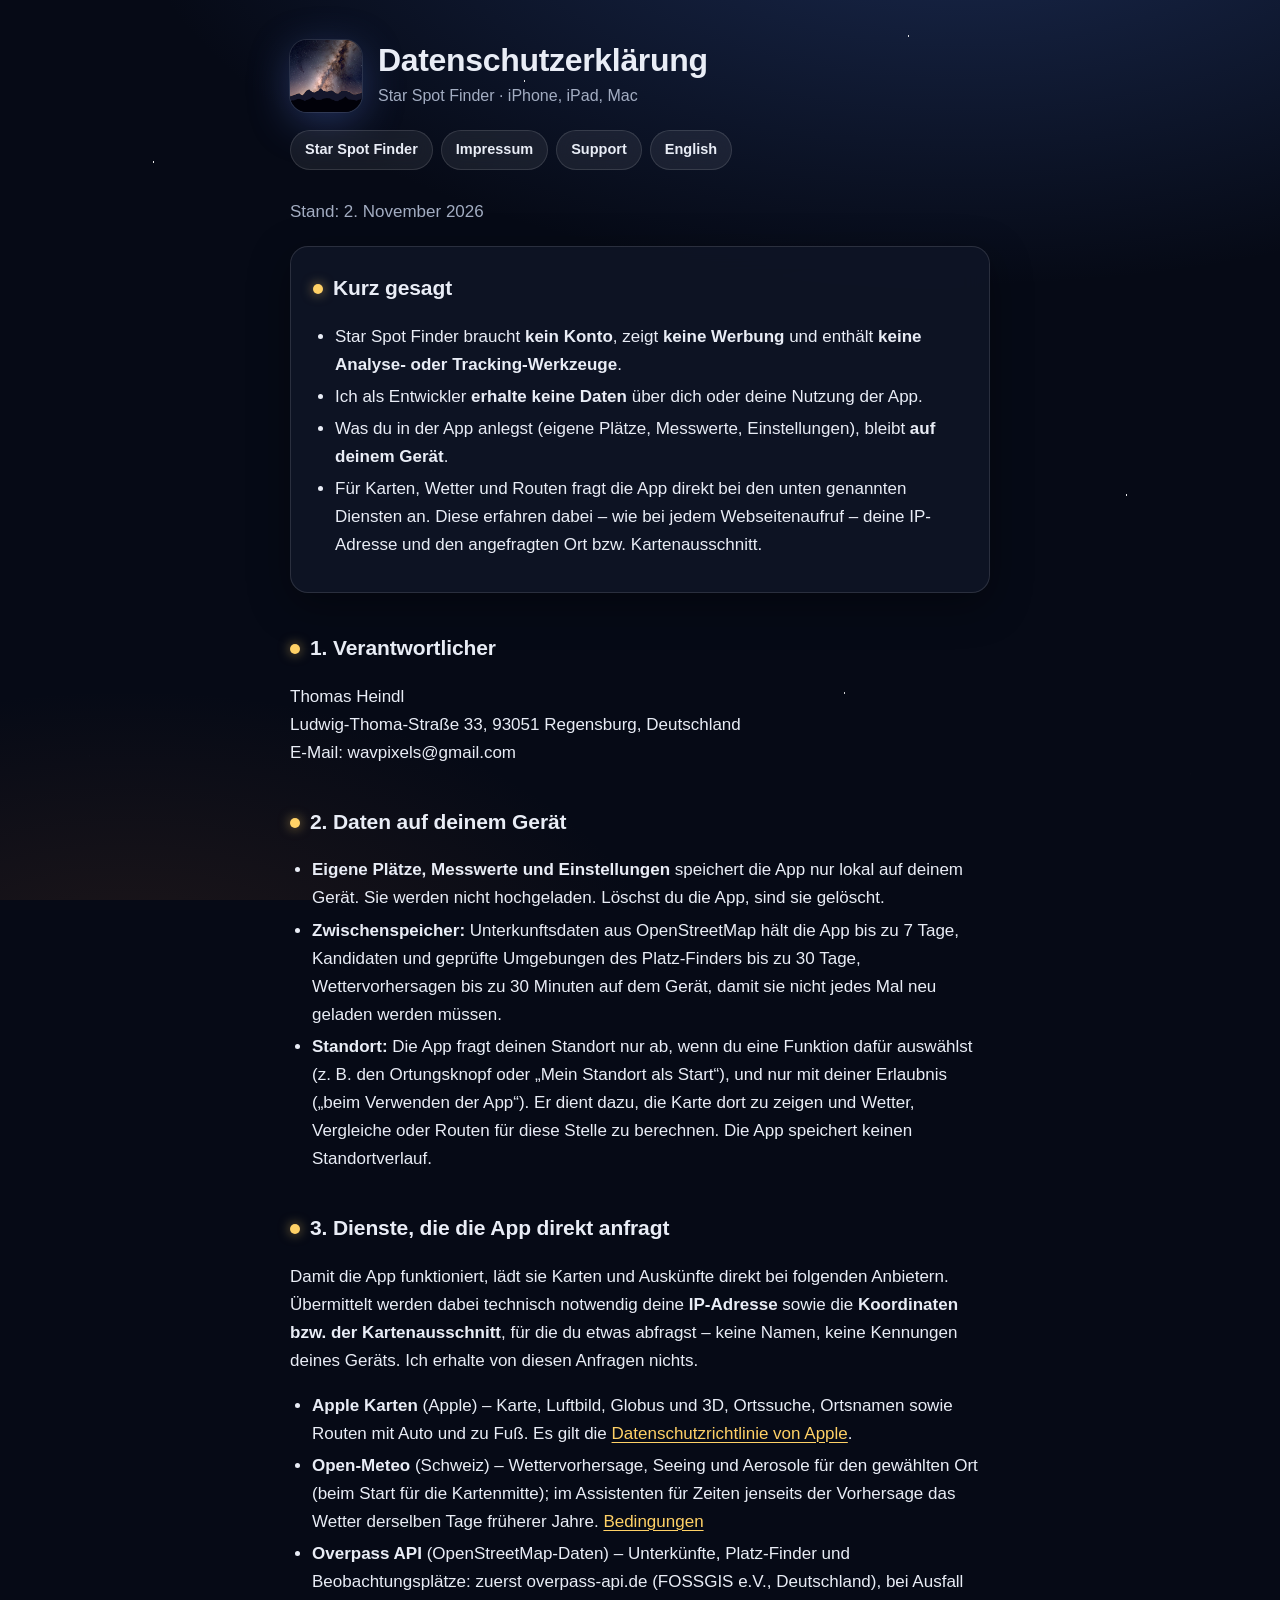
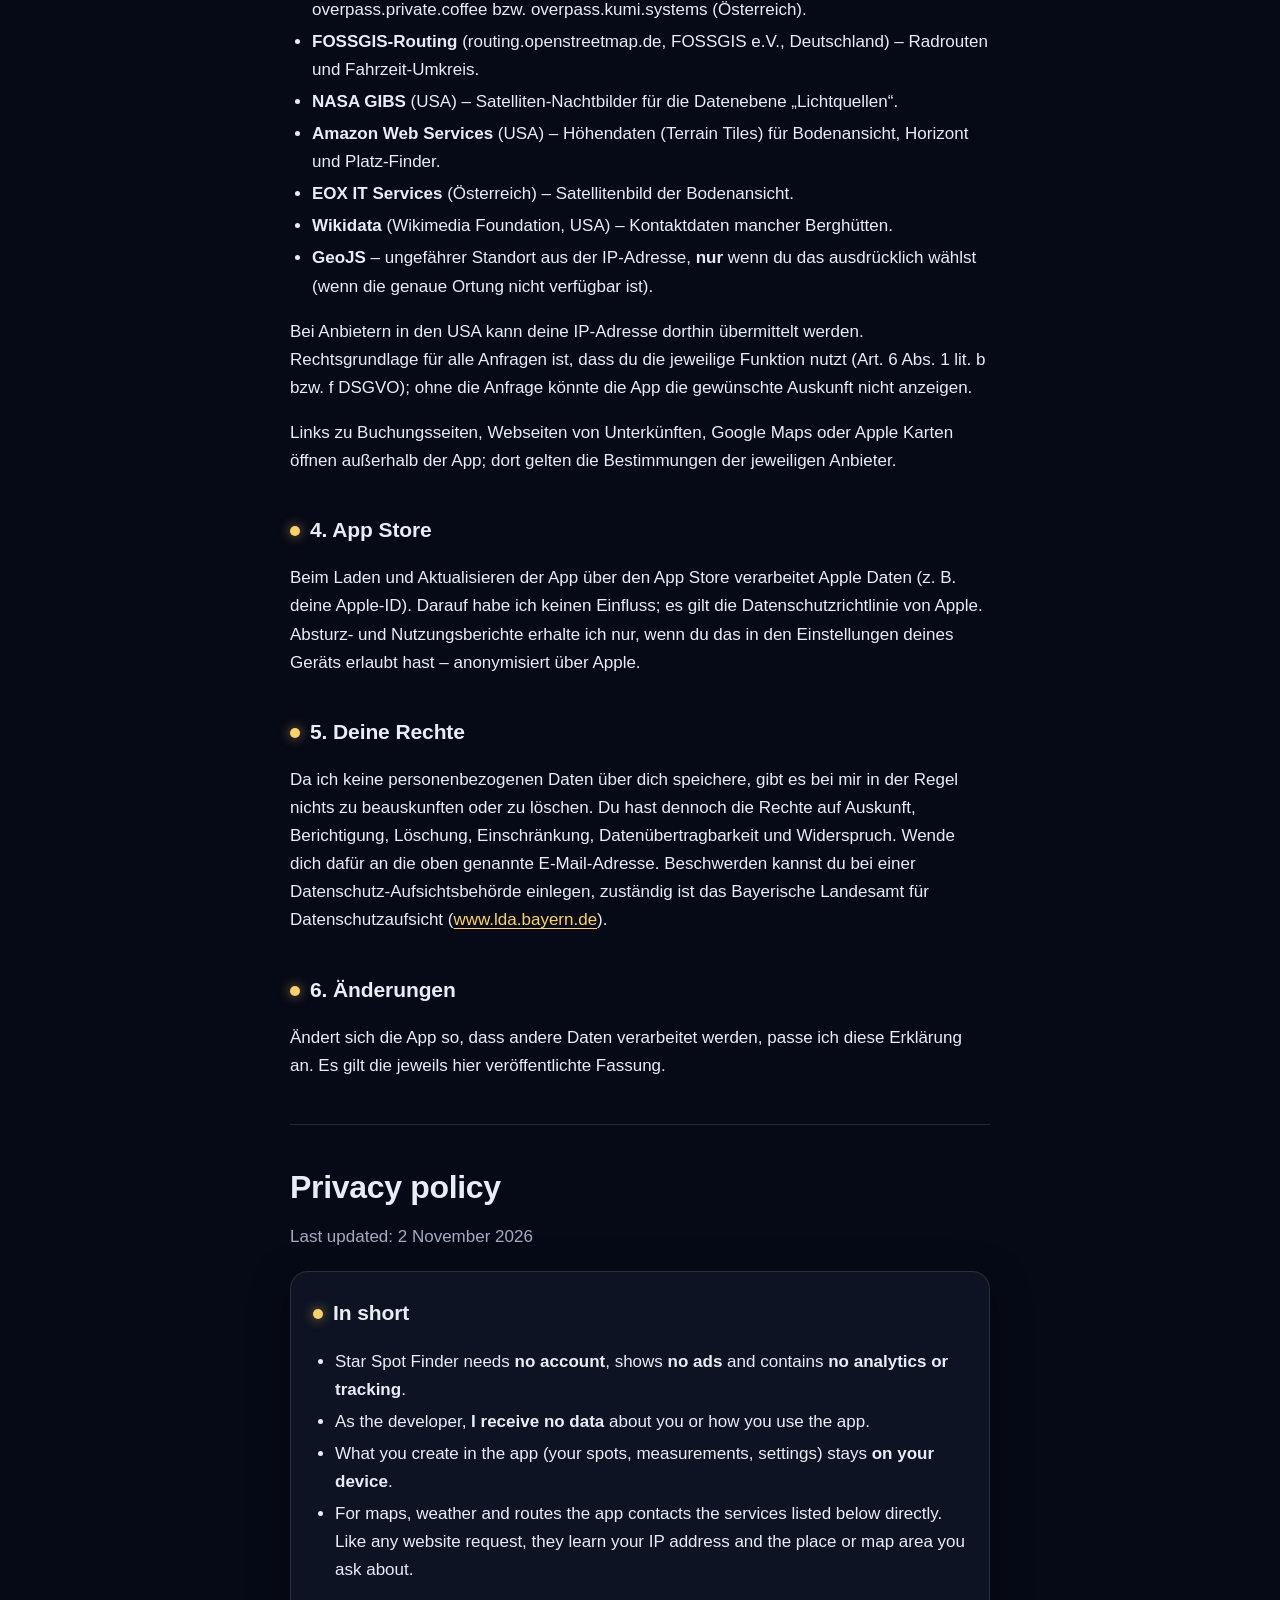
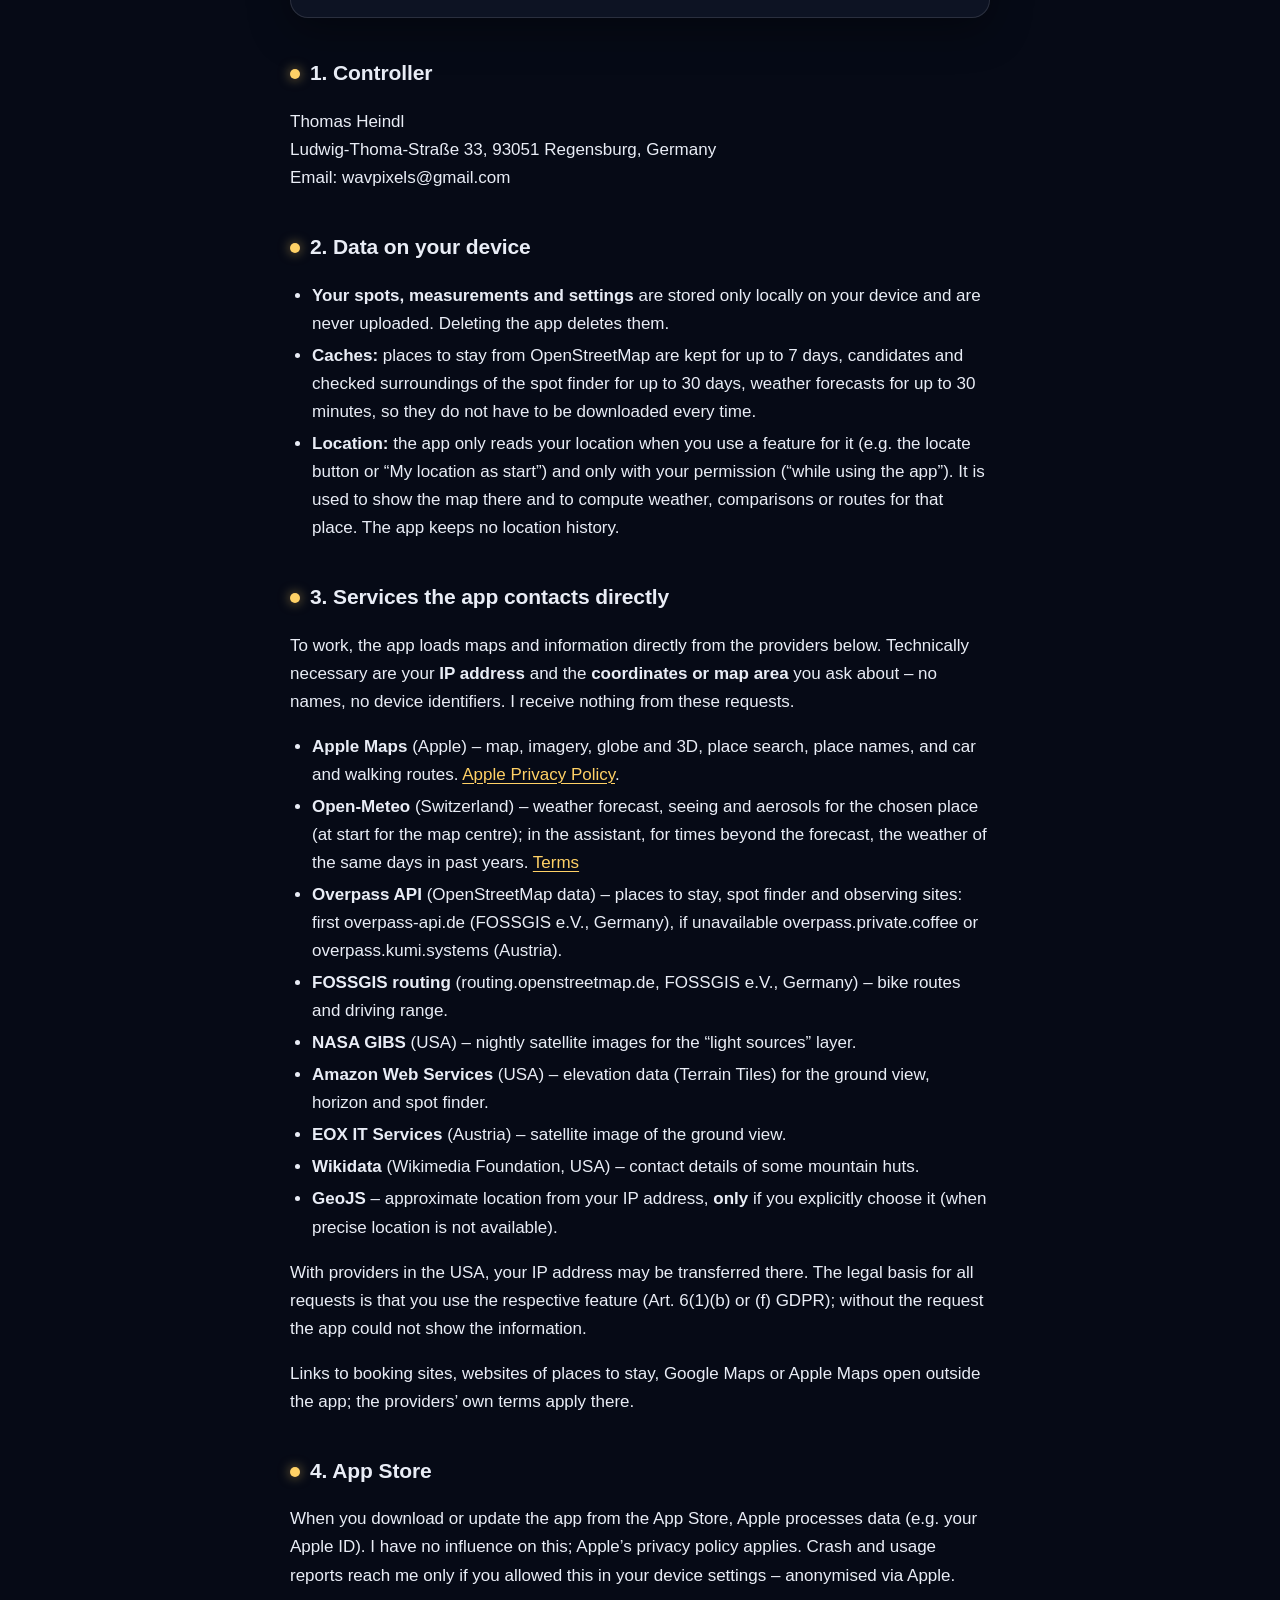
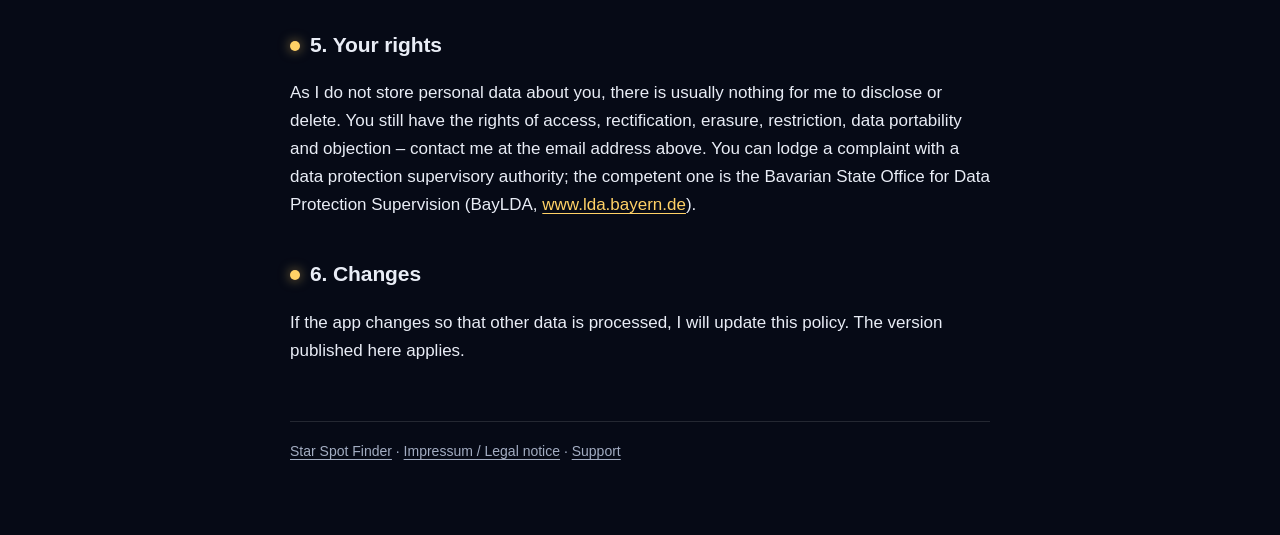
==== datenschutz.html @ 257a1185 "Webseite 2026-11-02" ====
<!doctype html>
<html lang="de">
<head>
<meta charset="utf-8"><meta name="viewport" content="width=device-width, initial-scale=1">
<title>Datenschutz – Star Spot Finder</title>
<link rel="stylesheet" href="style.css?v=20261102">
</head>
<body><main>
<header><img src="icon.png" alt=""><div><h1>Datenschutzerklärung</h1><p class="tagline">Star Spot Finder · iPhone, iPad, Mac</p></div></header>
<nav><a href="index.html">Star Spot Finder</a><a href="impressum.html">Impressum</a><a href="support.html">Support</a><a href="#en">English</a></nav>

<p class="muted">Stand: 2. November 2026</p>

<div class="card">
<h2>Kurz gesagt</h2>
<ul>
<li>Star Spot Finder braucht <b>kein Konto</b>, zeigt <b>keine Werbung</b> und enthält <b>keine Analyse- oder
Tracking-Werkzeuge</b>.</li>
<li>Ich als Entwickler <b>erhalte keine Daten</b> über dich oder deine Nutzung der App.</li>
<li>Was du in der App anlegst (eigene Plätze, Messwerte, Einstellungen), bleibt <b>auf deinem Gerät</b>.</li>
<li>Für Karten, Wetter und Routen fragt die App direkt bei den unten genannten Diensten an. Diese erfahren dabei – wie
bei jedem Webseitenaufruf – deine IP-Adresse und den angefragten Ort bzw. Kartenausschnitt.</li>
</ul>
</div>

<h2>1. Verantwortlicher</h2>
<p>Thomas Heindl<br>
Ludwig-Thoma-Straße 33, 93051 Regensburg, Deutschland<br>
E-Mail: wavpixels@gmail.com</p>

<h2>2. Daten auf deinem Gerät</h2>
<ul>
<li><b>Eigene Plätze, Messwerte und Einstellungen</b> speichert die App nur lokal auf deinem Gerät. Sie werden nicht
hochgeladen. Löschst du die App, sind sie gelöscht.</li>
<li><b>Zwischenspeicher:</b> Unterkunftsdaten aus OpenStreetMap hält die App bis zu 7 Tage, Kandidaten und geprüfte
Umgebungen des Platz-Finders bis zu 30 Tage, Wettervorhersagen bis zu 30 Minuten auf dem Gerät, damit sie nicht jedes Mal
neu geladen werden müssen.</li>
<li><b>Standort:</b> Die App fragt deinen Standort nur ab, wenn du eine Funktion dafür auswählst (z. B. den
Ortungsknopf oder „Mein Standort als Start“), und nur mit deiner Erlaubnis („beim Verwenden der App“). Er dient dazu,
die Karte dort zu zeigen und Wetter, Vergleiche oder Routen für diese Stelle zu berechnen. Die App speichert keinen
Standortverlauf.</li>
</ul>

<h2>3. Dienste, die die App direkt anfragt</h2>
<p>Damit die App funktioniert, lädt sie Karten und Auskünfte direkt bei folgenden Anbietern. Übermittelt werden dabei
technisch notwendig deine <b>IP-Adresse</b> sowie die <b>Koordinaten bzw. der Kartenausschnitt</b>, für die du etwas
abfragst – keine Namen, keine Kennungen deines Geräts. Ich erhalte von diesen Anfragen nichts.</p>
<ul>
<li><b>Apple Karten</b> (Apple) – Karte, Luftbild, Globus und 3D, Ortssuche, Ortsnamen sowie Routen mit Auto und zu
Fuß. Es gilt die <a href="https://www.apple.com/legal/privacy/">Datenschutzrichtlinie von Apple</a>.</li>
<li><b>Open-Meteo</b> (Schweiz) – Wettervorhersage, Seeing und Aerosole für den gewählten Ort (beim Start für die
Kartenmitte); im Assistenten für Zeiten jenseits der Vorhersage das Wetter derselben Tage früherer Jahre.
<a href="https://open-meteo.com/en/terms">Bedingungen</a></li>
<li><b>Overpass API</b> (OpenStreetMap-Daten) – Unterkünfte, Platz-Finder und Beobachtungsplätze: zuerst
overpass-api.de (FOSSGIS e.V., Deutschland), bei Ausfall overpass.private.coffee bzw. overpass.kumi.systems
(Österreich).</li>
<li><b>FOSSGIS-Routing</b> (routing.openstreetmap.de, FOSSGIS e.V., Deutschland) – Radrouten und Fahrzeit-Umkreis.</li>
<li><b>NASA GIBS</b> (USA) – Satelliten-Nachtbilder für die Datenebene „Lichtquellen“.</li>
<li><b>Amazon Web Services</b> (USA) – Höhendaten (Terrain Tiles) für Bodenansicht, Horizont und Platz-Finder.</li>
<li><b>EOX IT Services</b> (Österreich) – Satellitenbild der Bodenansicht.</li>
<li><b>Wikidata</b> (Wikimedia Foundation, USA) – Kontaktdaten mancher Berghütten.</li>
<li><b>GeoJS</b> – ungefährer Standort aus der IP-Adresse, <b>nur</b> wenn du das ausdrücklich wählst (wenn die
genaue Ortung nicht verfügbar ist).</li>
</ul>
<p>Bei Anbietern in den USA kann deine IP-Adresse dorthin übermittelt werden. Rechtsgrundlage für alle Anfragen ist,
dass du die jeweilige Funktion nutzt (Art. 6 Abs. 1 lit. b bzw. f DSGVO); ohne die Anfrage könnte die App die gewünschte
Auskunft nicht anzeigen.</p>
<p>Links zu Buchungsseiten, Webseiten von Unterkünften, Google Maps oder Apple Karten öffnen außerhalb der App; dort
gelten die Bestimmungen der jeweiligen Anbieter.</p>

<h2>4. App Store</h2>
<p>Beim Laden und Aktualisieren der App über den App Store verarbeitet Apple Daten (z. B. deine Apple-ID). Darauf habe
ich keinen Einfluss; es gilt die Datenschutzrichtlinie von Apple. Absturz- und Nutzungsberichte erhalte ich nur, wenn
du das in den Einstellungen deines Geräts erlaubt hast – anonymisiert über Apple.</p>

<h2>5. Deine Rechte</h2>
<p>Da ich keine personenbezogenen Daten über dich speichere, gibt es bei mir in der Regel nichts zu beauskunften oder zu
löschen. Du hast dennoch die Rechte auf Auskunft, Berichtigung, Löschung, Einschränkung, Datenübertragbarkeit und
Widerspruch. Wende dich dafür an die oben genannte E-Mail-Adresse. Beschwerden kannst du bei einer Datenschutz-Aufsichtsbehörde einlegen,
zuständig ist das Bayerische Landesamt für Datenschutzaufsicht (<a href="https://www.lda.bayern.de">www.lda.bayern.de</a>).</p>

<h2>6. Änderungen</h2>
<p>Ändert sich die App so, dass andere Daten verarbeitet werden, passe ich diese Erklärung an. Es gilt die jeweils hier
veröffentlichte Fassung.</p>

<hr id="en">

<h1>Privacy policy</h1>
<p class="muted">Last updated: 2 November 2026</p>

<div class="card">
<h2>In short</h2>
<ul>
<li>Star Spot Finder needs <b>no account</b>, shows <b>no ads</b> and contains <b>no analytics or tracking</b>.</li>
<li>As the developer, <b>I receive no data</b> about you or how you use the app.</li>
<li>What you create in the app (your spots, measurements, settings) stays <b>on your device</b>.</li>
<li>For maps, weather and routes the app contacts the services listed below directly. Like any website request, they
learn your IP address and the place or map area you ask about.</li>
</ul>
</div>

<h2>1. Controller</h2>
<p>Thomas Heindl<br>
Ludwig-Thoma-Straße 33, 93051 Regensburg, Germany<br>
Email: wavpixels@gmail.com</p>

<h2>2. Data on your device</h2>
<ul>
<li><b>Your spots, measurements and settings</b> are stored only locally on your device and are never uploaded.
Deleting the app deletes them.</li>
<li><b>Caches:</b> places to stay from OpenStreetMap are kept for up to 7 days, candidates and checked surroundings of
the spot finder for up to 30 days, weather forecasts for up to 30 minutes, so they do not have to be downloaded every
time.</li>
<li><b>Location:</b> the app only reads your location when you use a feature for it (e.g. the locate button or “My
location as start”) and only with your permission (“while using the app”). It is used to show the map there and to
compute weather, comparisons or routes for that place. The app keeps no location history.</li>
</ul>

<h2>3. Services the app contacts directly</h2>
<p>To work, the app loads maps and information directly from the providers below. Technically necessary are your
<b>IP address</b> and the <b>coordinates or map area</b> you ask about – no names, no device identifiers. I receive
nothing from these requests.</p>
<ul>
<li><b>Apple Maps</b> (Apple) – map, imagery, globe and 3D, place search, place names, and car and walking routes.
<a href="https://www.apple.com/legal/privacy/">Apple Privacy Policy</a>.</li>
<li><b>Open-Meteo</b> (Switzerland) – weather forecast, seeing and aerosols for the chosen place (at start for the map
centre); in the assistant, for times beyond the forecast, the weather of the same days in past years.
<a href="https://open-meteo.com/en/terms">Terms</a></li>
<li><b>Overpass API</b> (OpenStreetMap data) – places to stay, spot finder and observing sites: first overpass-api.de
(FOSSGIS e.V., Germany), if unavailable overpass.private.coffee or overpass.kumi.systems (Austria).</li>
<li><b>FOSSGIS routing</b> (routing.openstreetmap.de, FOSSGIS e.V., Germany) – bike routes and driving range.</li>
<li><b>NASA GIBS</b> (USA) – nightly satellite images for the “light sources” layer.</li>
<li><b>Amazon Web Services</b> (USA) – elevation data (Terrain Tiles) for the ground view, horizon and spot finder.</li>
<li><b>EOX IT Services</b> (Austria) – satellite image of the ground view.</li>
<li><b>Wikidata</b> (Wikimedia Foundation, USA) – contact details of some mountain huts.</li>
<li><b>GeoJS</b> – approximate location from your IP address, <b>only</b> if you explicitly choose it (when precise
location is not available).</li>
</ul>
<p>With providers in the USA, your IP address may be transferred there. The legal basis for all requests is that you use
the respective feature (Art. 6(1)(b) or (f) GDPR); without the request the app could not show the information.</p>
<p>Links to booking sites, websites of places to stay, Google Maps or Apple Maps open outside the app; the providers’
own terms apply there.</p>

<h2>4. App Store</h2>
<p>When you download or update the app from the App Store, Apple processes data (e.g. your Apple ID). I have no
influence on this; Apple’s privacy policy applies. Crash and usage reports reach me only if you allowed this in your
device settings – anonymised via Apple.</p>

<h2>5. Your rights</h2>
<p>As I do not store personal data about you, there is usually nothing for me to disclose or delete. You still have the
rights of access, rectification, erasure, restriction, data portability and objection – contact me at the email address
above. You can lodge a complaint with a data protection supervisory authority; the competent one is the
Bavarian State Office for Data Protection Supervision (BayLDA, <a href="https://www.lda.bayern.de">www.lda.bayern.de</a>).</p>

<h2>6. Changes</h2>
<p>If the app changes so that other data is processed, I will update this policy. The version published here applies.</p>

<footer><a href="index.html">Star Spot Finder</a> · <a href="impressum.html">Impressum / Legal notice</a> · <a href="support.html">Support</a></footer>
</main></body>
</html>
---- style.css ----
/* Star Spot Finder – Webseite: dunkler Nachthimmel, ruhige Typografie, Glas-Pillen wie in der App */
:root { --bg: #060a16; --card: rgba(16, 22, 40, .78); --text: #e9edf6; --muted: #a3adc2; --accent: #ffd166; --line: rgba(255, 255, 255, .12); }
* { box-sizing: border-box; }
html { -webkit-text-size-adjust: 100%; }
body {
  margin: 0; color: var(--text); min-height: 100vh;
  font: 17px/1.65 -apple-system, BlinkMacSystemFont, "SF Pro Text", "Segoe UI", Roboto, Helvetica, Arial, sans-serif;
  background:
    radial-gradient(1.2px 1.2px at 12% 18%, rgba(255,255,255,.9) 50%, transparent 51%),
    radial-gradient(1px 1px at 28% 62%, rgba(255,255,255,.7) 50%, transparent 51%),
    radial-gradient(1.5px 1.5px at 41% 9%, rgba(255,255,255,.85) 50%, transparent 51%),
    radial-gradient(1px 1px at 57% 38%, rgba(255,255,255,.6) 50%, transparent 51%),
    radial-gradient(1.3px 1.3px at 66% 77%, rgba(255,255,255,.8) 50%, transparent 51%),
    radial-gradient(1px 1px at 79% 23%, rgba(255,255,255,.7) 50%, transparent 51%),
    radial-gradient(1.6px 1.6px at 88% 55%, rgba(255,255,255,.9) 50%, transparent 51%),
    radial-gradient(1px 1px at 93% 86%, rgba(255,255,255,.6) 50%, transparent 51%),
    radial-gradient(1px 1px at 7% 84%, rgba(255,255,255,.7) 50%, transparent 51%),
    radial-gradient(1.2px 1.2px at 35% 91%, rgba(255,255,255,.8) 50%, transparent 51%),
    radial-gradient(1px 1px at 49% 70%, rgba(255,255,255,.55) 50%, transparent 51%),
    radial-gradient(1.4px 1.4px at 71% 4%, rgba(255,255,255,.85) 50%, transparent 51%),
    radial-gradient(1400px 700px at 75% -15%, rgba(44, 70, 130, .55) 0%, transparent 60%),
    radial-gradient(900px 500px at 10% 110%, rgba(120, 70, 40, .22) 0%, transparent 60%),
    var(--bg);
  background-attachment: fixed;
}
main { max-width: 740px; margin: 0 auto; padding: 40px 20px 72px; }
header { display: flex; align-items: center; gap: 16px; margin-bottom: 18px; }
header img { width: 72px; height: 72px; border-radius: 17px; box-shadow: 0 0 0 1px rgba(255,255,255,.1), 0 10px 40px rgba(90, 120, 220, .35); }
header div { min-width: 0; }
h1 { font-size: 32px; line-height: 1.15; margin: 0; letter-spacing: -.01em; overflow-wrap: anywhere; hyphens: auto; }
.tagline { margin: 4px 0 0; color: var(--muted); font-size: 16px; }
h2 { font-size: 21px; margin: 38px 0 10px; letter-spacing: -.005em; }
h2::before { content: ""; display: inline-block; width: 10px; height: 10px; border-radius: 50%; background: var(--accent); margin-right: 10px; vertical-align: 1px; box-shadow: 0 0 12px rgba(255, 209, 102, .6); }
h3 { font-size: 17px; margin: 22px 0 6px; }
p, li { color: var(--text); }
.muted, small { color: var(--muted); }
a { color: var(--accent); text-decoration-thickness: 1px; text-underline-offset: 3px; }
nav { display: flex; flex-wrap: wrap; gap: 8px; margin: 10px 0 28px; }
nav a { text-decoration: none; color: var(--text); font-size: 14.5px; font-weight: 600; padding: 7px 14px; border-radius: 999px;
  background: rgba(255,255,255,.07); border: 1px solid var(--line); backdrop-filter: blur(10px); -webkit-backdrop-filter: blur(10px); }
nav a:hover { background: rgba(255,255,255,.13); }
nav a.on { background: rgba(255, 209, 102, .18); border-color: rgba(255, 209, 102, .45); color: #ffe3a3; }
.card { background: var(--card); border: 1px solid var(--line); border-radius: 18px; padding: 6px 22px 16px; margin: 20px 0;
  backdrop-filter: blur(14px); -webkit-backdrop-filter: blur(14px); box-shadow: 0 12px 40px rgba(0, 0, 0, .35); }
.card h2 { margin-top: 18px; }
.lead { font-size: 20px; line-height: 1.5; font-weight: 600; margin: 0 0 14px; }
.hero { display: grid; grid-template-columns: 1fr; gap: 24px; align-items: start; }
.hero img.shot { width: 100%; max-width: 300px; border-radius: 28px; justify-self: center;
  box-shadow: 0 0 0 1px rgba(255,255,255,.12), 0 24px 60px rgba(0, 0, 0, .55); }
.facts { display: flex; flex-wrap: wrap; gap: 8px; margin: 14px 0 0; padding: 0; list-style: none; }
.facts li { font-size: 14px; color: var(--muted); padding: 6px 12px; border-radius: 999px; border: 1px solid var(--line); background: rgba(255,255,255,.04); }
ul { padding-left: 22px; }
li { margin: 4px 0; }
hr { border: 0; border-top: 1px solid var(--line); margin: 44px 0; }
footer { margin-top: 56px; padding-top: 18px; border-top: 1px solid var(--line); font-size: 14px; color: var(--muted); line-height: 1.6; }
footer a { color: var(--muted); }
@media (min-width: 700px) { .hero { grid-template-columns: 1.3fr 1fr; } .hero img.shot { justify-self: end; } }
@media (max-width: 480px) { main { padding: 28px 16px 56px; } h1 { font-size: 25px; } header img { width: 60px; height: 60px; border-radius: 14px; } .lead { font-size: 18px; } }
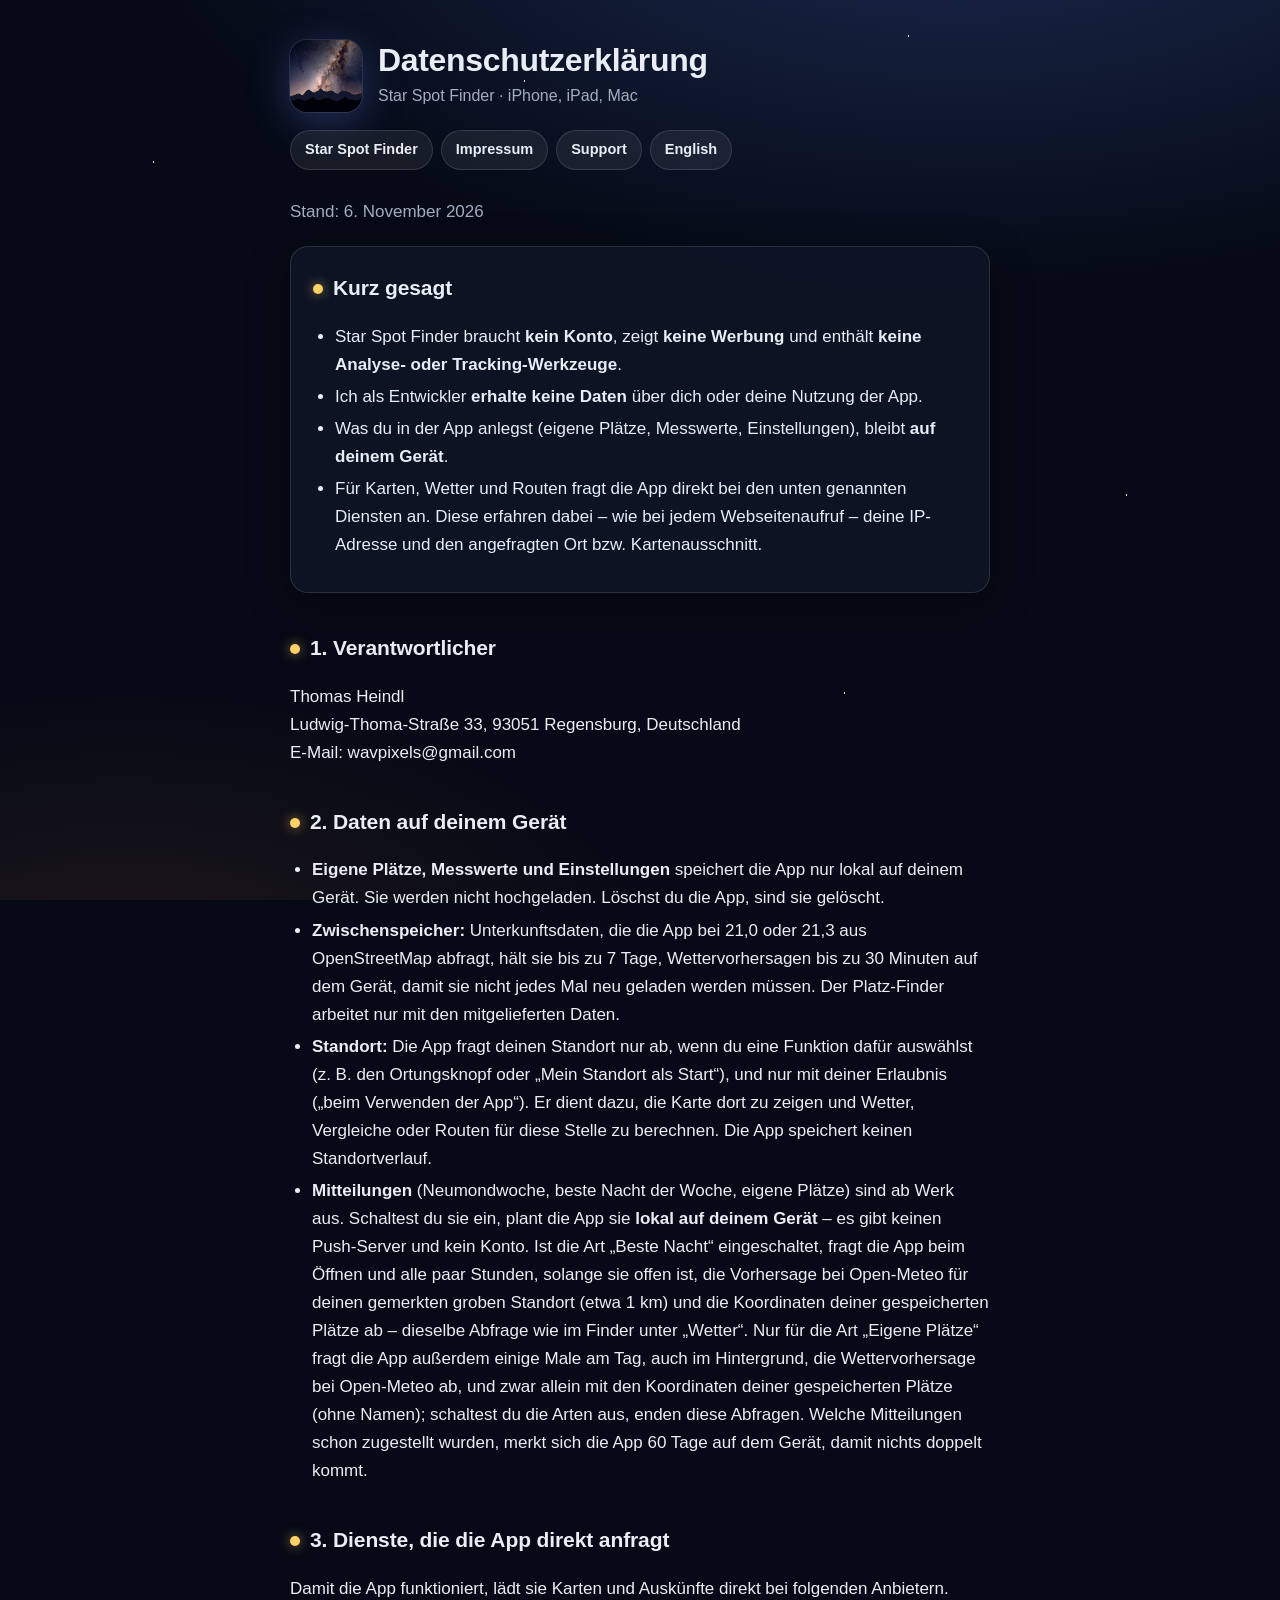
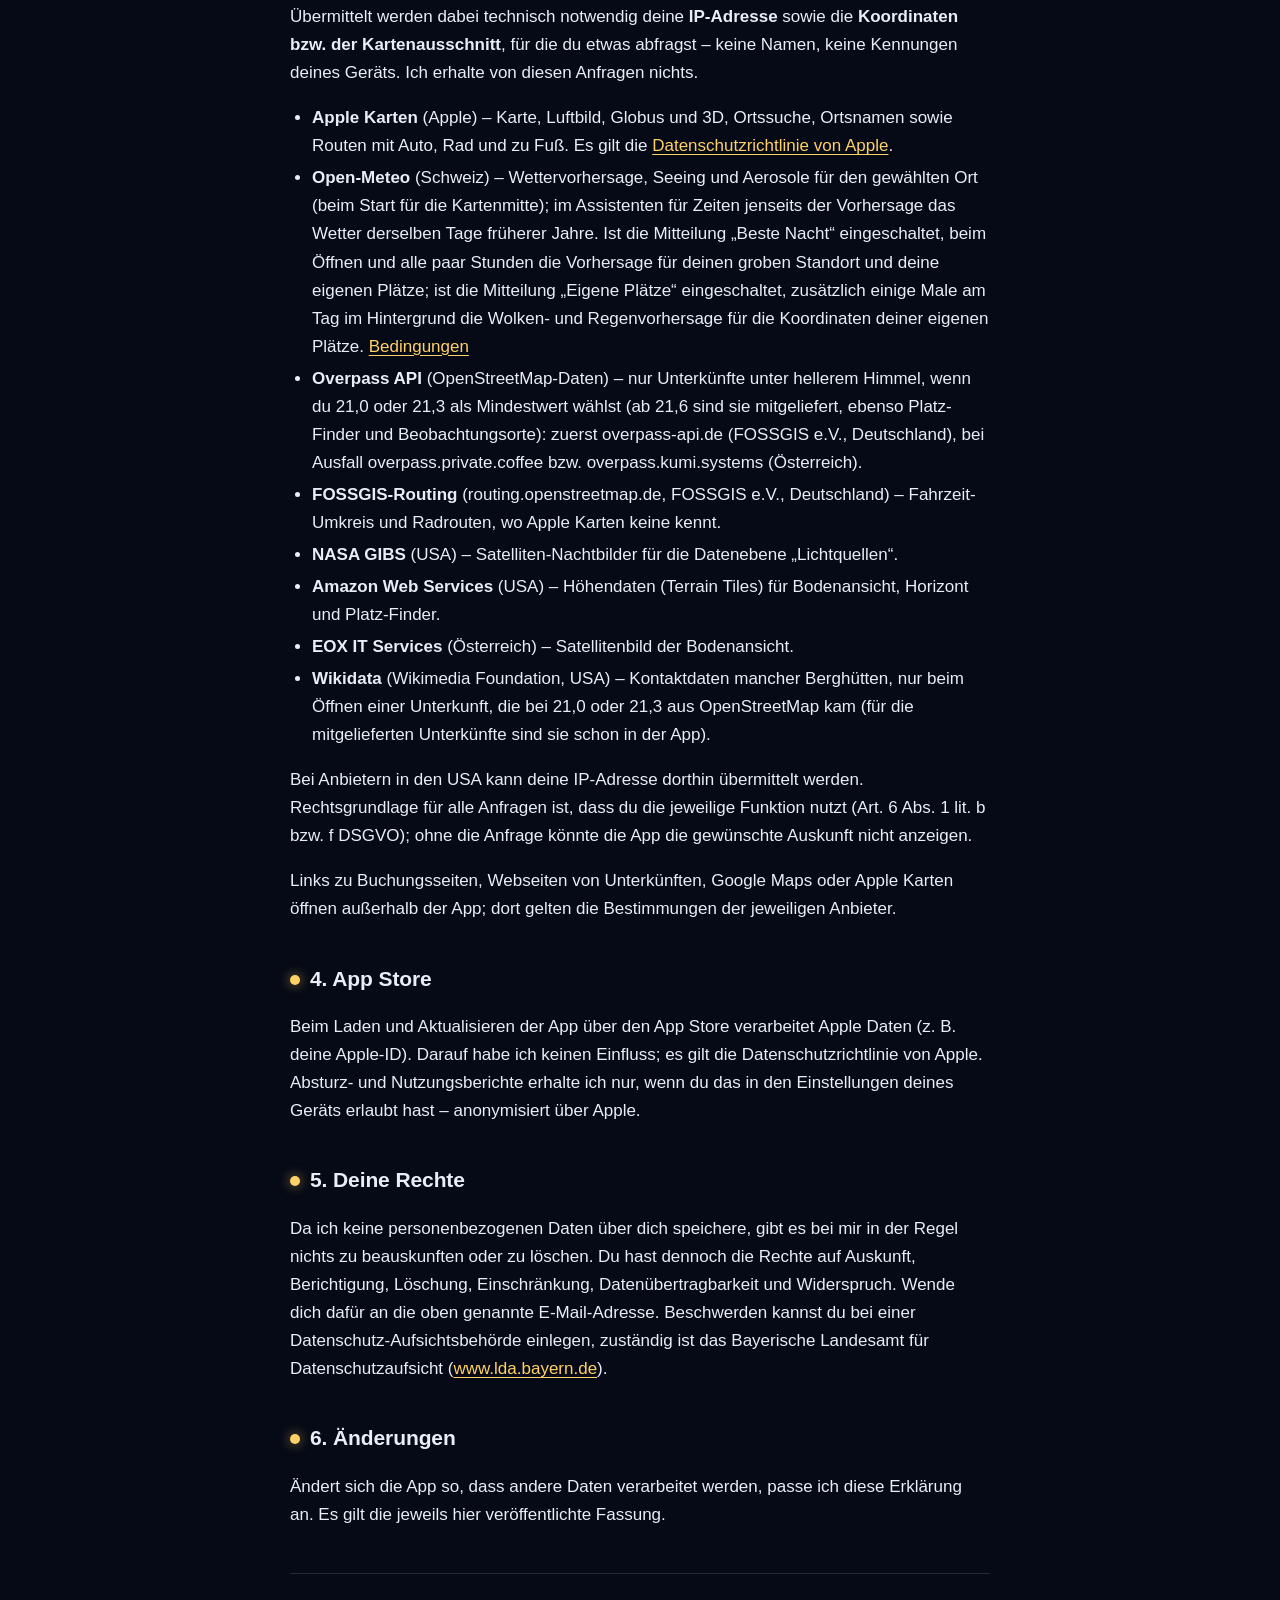
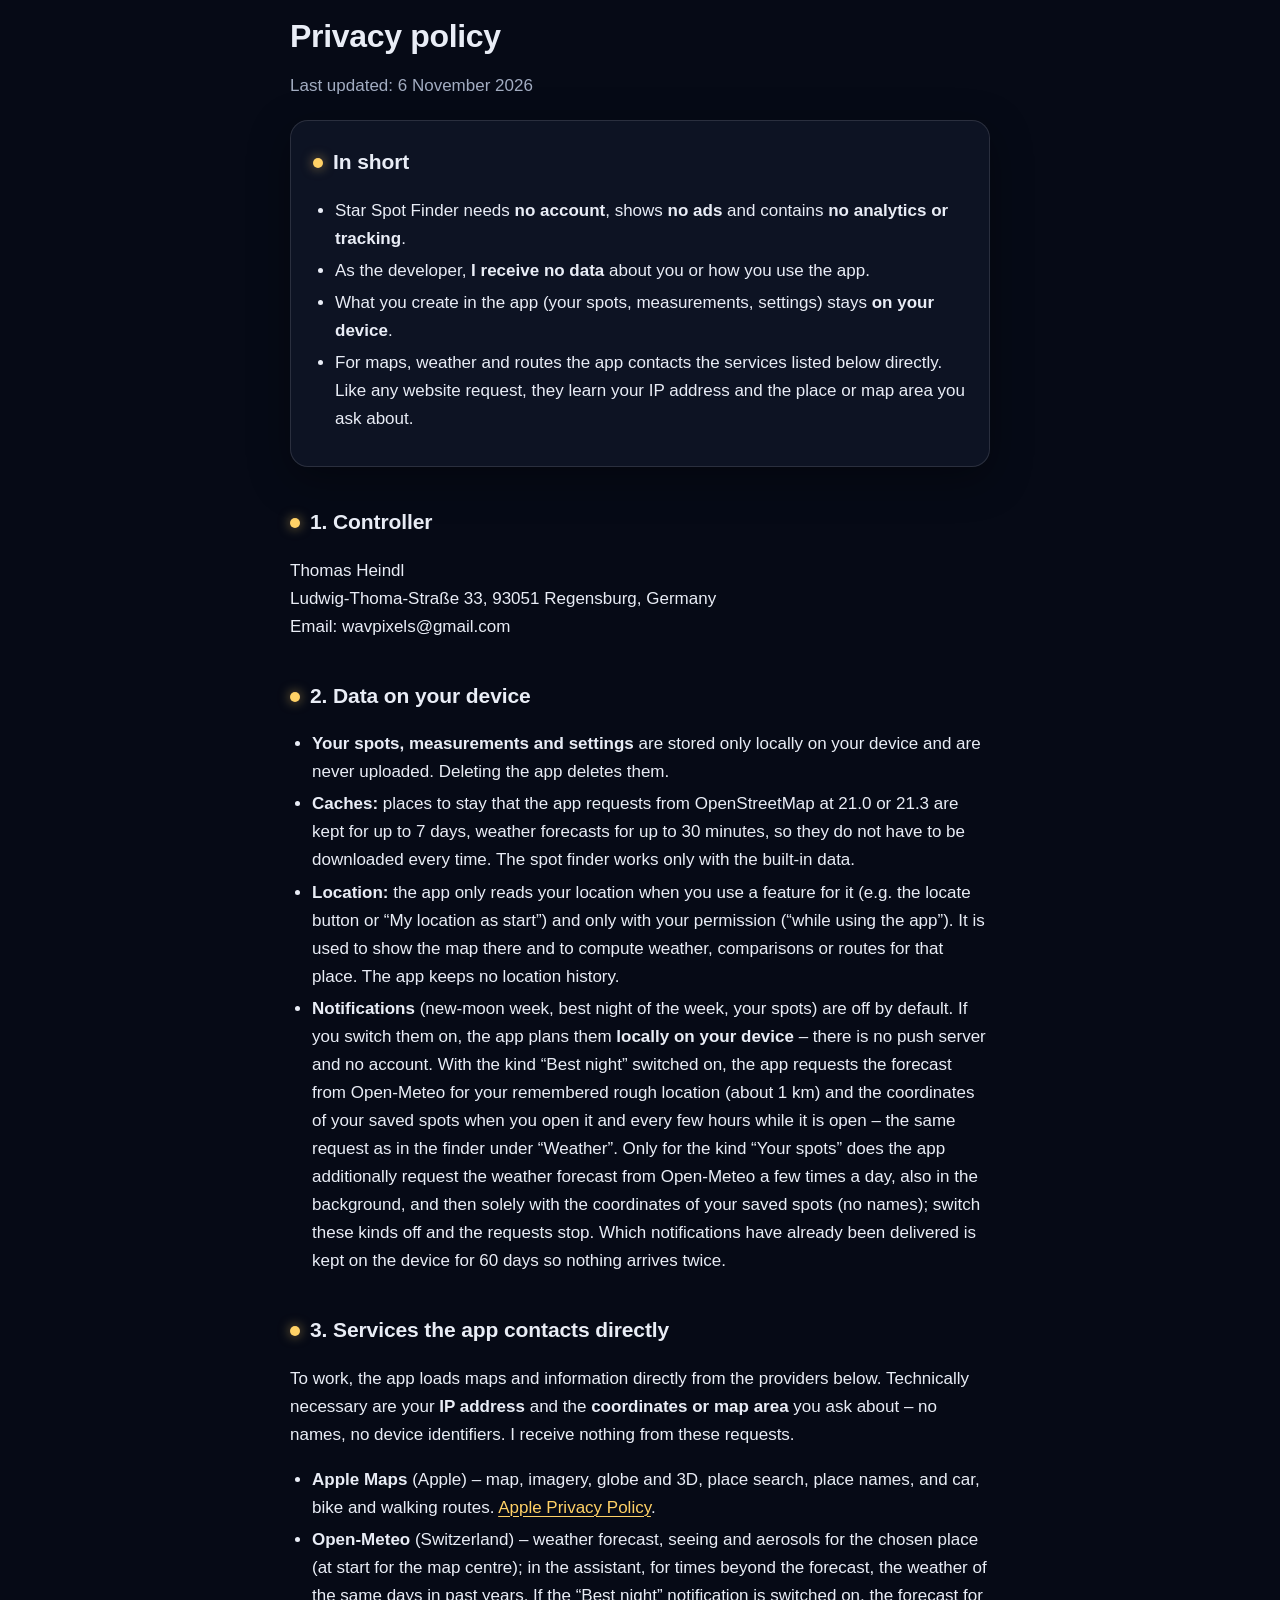
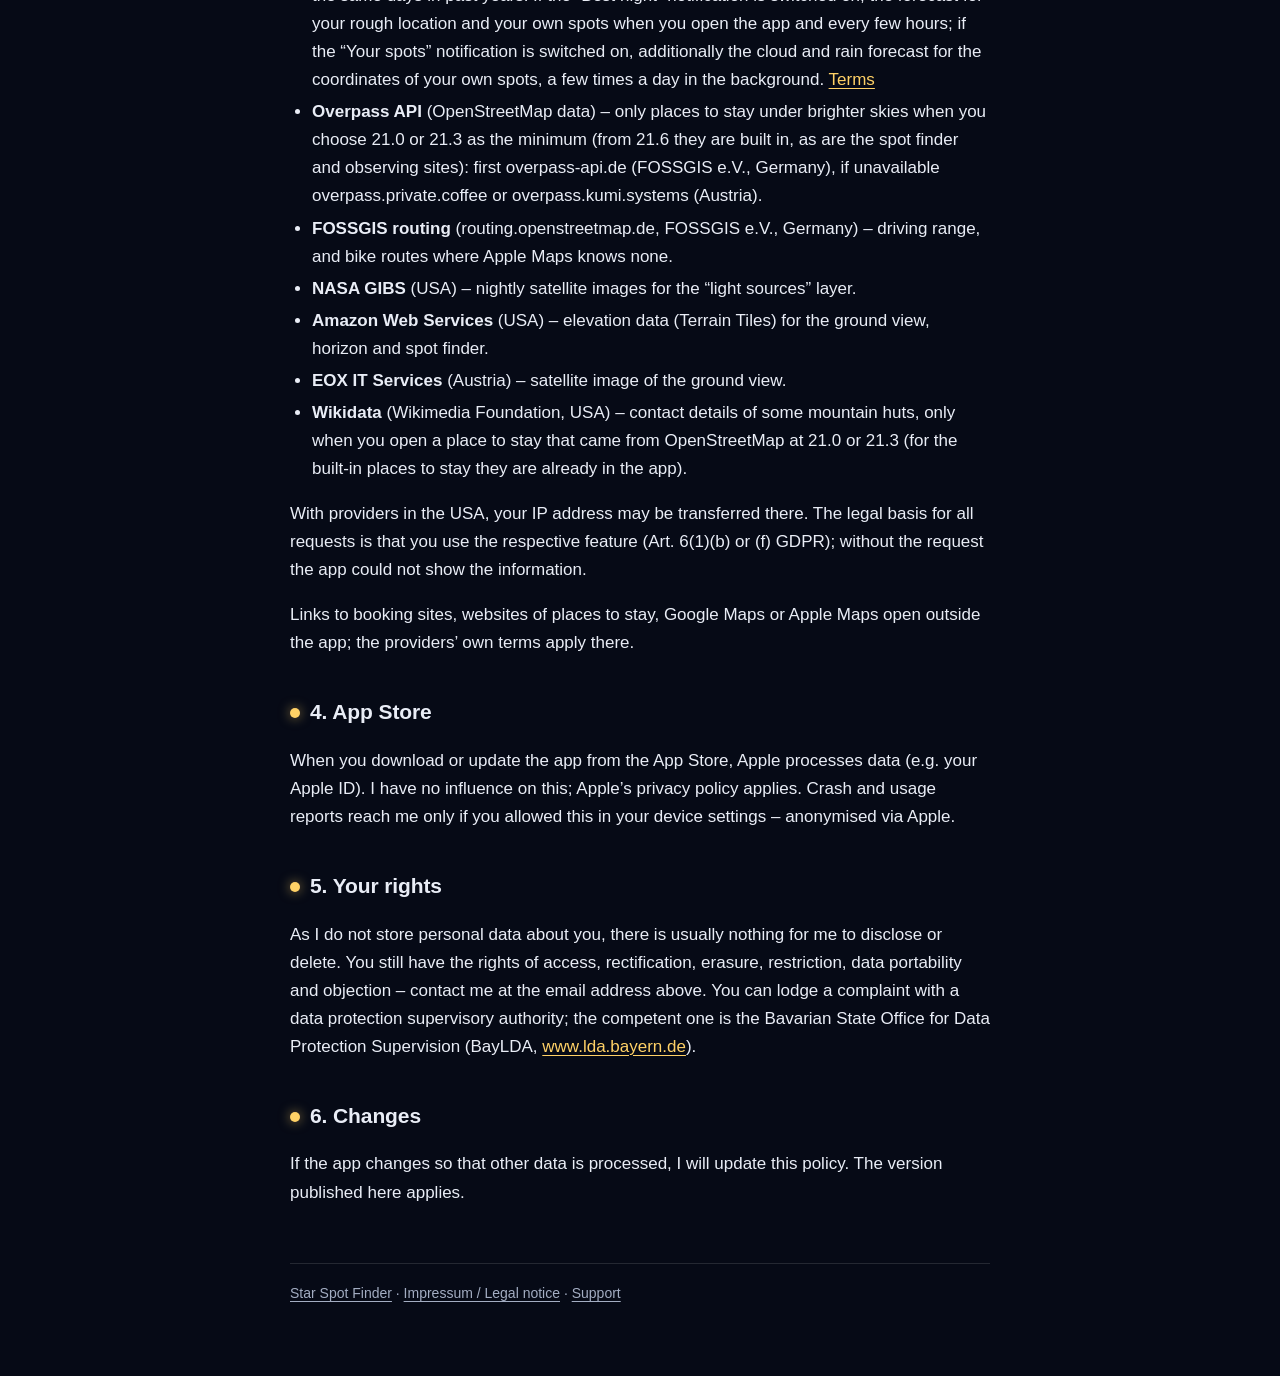
==== commit 08835734: "Webseite 2026-11-07" ====
--- a/datenschutz.html
+++ b/datenschutz.html
@@ -9,7 +9,7 @@
 <header><img src="icon.png" alt=""><div><h1>Datenschutzerklärung</h1><p class="tagline">Star Spot Finder · iPhone, iPad, Mac</p></div></header>
 <nav><a href="index.html">Star Spot Finder</a><a href="impressum.html">Impressum</a><a href="support.html">Support</a><a href="#en">English</a></nav>
 
-<p class="muted">Stand: 2. November 2026</p>
+<p class="muted">Stand: 6. November 2026</p>
 
 <div class="card">
 <h2>Kurz gesagt</h2>
@@ -32,13 +32,21 @@
 <ul>
 <li><b>Eigene Plätze, Messwerte und Einstellungen</b> speichert die App nur lokal auf deinem Gerät. Sie werden nicht
 hochgeladen. Löschst du die App, sind sie gelöscht.</li>
-<li><b>Zwischenspeicher:</b> Unterkunftsdaten aus OpenStreetMap hält die App bis zu 7 Tage, Kandidaten und geprüfte
-Umgebungen des Platz-Finders bis zu 30 Tage, Wettervorhersagen bis zu 30 Minuten auf dem Gerät, damit sie nicht jedes Mal
-neu geladen werden müssen.</li>
+<li><b>Zwischenspeicher:</b> Unterkunftsdaten, die die App bei 21,0 oder 21,3 aus OpenStreetMap abfragt, hält sie bis
+zu 7 Tage, Wettervorhersagen bis zu 30 Minuten auf dem Gerät, damit sie nicht jedes Mal neu geladen werden müssen. Der
+Platz-Finder arbeitet nur mit den mitgelieferten Daten.</li>
 <li><b>Standort:</b> Die App fragt deinen Standort nur ab, wenn du eine Funktion dafür auswählst (z. B. den
 Ortungsknopf oder „Mein Standort als Start“), und nur mit deiner Erlaubnis („beim Verwenden der App“). Er dient dazu,
 die Karte dort zu zeigen und Wetter, Vergleiche oder Routen für diese Stelle zu berechnen. Die App speichert keinen
 Standortverlauf.</li>
+<li><b>Mitteilungen</b> (Neumondwoche, beste Nacht der Woche, eigene Plätze) sind ab Werk aus. Schaltest du sie ein,
+plant die App sie <b>lokal auf deinem Gerät</b> – es gibt keinen Push-Server und kein Konto. Ist die Art „Beste Nacht“
+eingeschaltet, fragt die App beim Öffnen und alle paar Stunden, solange sie offen ist, die Vorhersage bei Open-Meteo für
+deinen gemerkten groben Standort (etwa 1 km) und die Koordinaten deiner gespeicherten Plätze ab – dieselbe Abfrage wie im
+Finder unter „Wetter“. Nur für die Art „Eigene Plätze“ fragt die App außerdem einige Male am Tag, auch im Hintergrund,
+die Wettervorhersage bei Open-Meteo ab, und zwar allein mit den Koordinaten deiner gespeicherten Plätze (ohne Namen);
+schaltest du die Arten aus, enden diese Abfragen. Welche Mitteilungen schon zugestellt wurden, merkt sich die App 60 Tage
+auf dem Gerät, damit nichts doppelt kommt.</li>
 </ul>
 
 <h2>3. Dienste, die die App direkt anfragt</h2>
@@ -46,21 +54,24 @@
 technisch notwendig deine <b>IP-Adresse</b> sowie die <b>Koordinaten bzw. der Kartenausschnitt</b>, für die du etwas
 abfragst – keine Namen, keine Kennungen deines Geräts. Ich erhalte von diesen Anfragen nichts.</p>
 <ul>
-<li><b>Apple Karten</b> (Apple) – Karte, Luftbild, Globus und 3D, Ortssuche, Ortsnamen sowie Routen mit Auto und zu
-Fuß. Es gilt die <a href="https://www.apple.com/legal/privacy/">Datenschutzrichtlinie von Apple</a>.</li>
+<li><b>Apple Karten</b> (Apple) – Karte, Luftbild, Globus und 3D, Ortssuche, Ortsnamen sowie Routen mit Auto, Rad und
+zu Fuß. Es gilt die <a href="https://www.apple.com/legal/privacy/">Datenschutzrichtlinie von Apple</a>.</li>
 <li><b>Open-Meteo</b> (Schweiz) – Wettervorhersage, Seeing und Aerosole für den gewählten Ort (beim Start für die
-Kartenmitte); im Assistenten für Zeiten jenseits der Vorhersage das Wetter derselben Tage früherer Jahre.
-<a href="https://open-meteo.com/en/terms">Bedingungen</a></li>
-<li><b>Overpass API</b> (OpenStreetMap-Daten) – Unterkünfte, Platz-Finder und Beobachtungsplätze: zuerst
+Kartenmitte); im Assistenten für Zeiten jenseits der Vorhersage das Wetter derselben Tage früherer Jahre. Ist die
+Mitteilung „Beste Nacht“ eingeschaltet, beim Öffnen und alle paar Stunden die Vorhersage für deinen groben Standort und
+deine eigenen Plätze; ist die Mitteilung „Eigene Plätze“ eingeschaltet, zusätzlich einige Male am Tag im Hintergrund die
+Wolken- und Regenvorhersage für die Koordinaten deiner eigenen Plätze. <a href="https://open-meteo.com/en/terms">Bedingungen</a></li>
+<li><b>Overpass API</b> (OpenStreetMap-Daten) – nur Unterkünfte unter hellerem Himmel, wenn du 21,0 oder 21,3 als
+Mindestwert wählst (ab 21,6 sind sie mitgeliefert, ebenso Platz-Finder und Beobachtungsorte): zuerst
 overpass-api.de (FOSSGIS e.V., Deutschland), bei Ausfall overpass.private.coffee bzw. overpass.kumi.systems
 (Österreich).</li>
-<li><b>FOSSGIS-Routing</b> (routing.openstreetmap.de, FOSSGIS e.V., Deutschland) – Radrouten und Fahrzeit-Umkreis.</li>
+<li><b>FOSSGIS-Routing</b> (routing.openstreetmap.de, FOSSGIS e.V., Deutschland) – Fahrzeit-Umkreis und Radrouten, wo
+Apple Karten keine kennt.</li>
 <li><b>NASA GIBS</b> (USA) – Satelliten-Nachtbilder für die Datenebene „Lichtquellen“.</li>
 <li><b>Amazon Web Services</b> (USA) – Höhendaten (Terrain Tiles) für Bodenansicht, Horizont und Platz-Finder.</li>
 <li><b>EOX IT Services</b> (Österreich) – Satellitenbild der Bodenansicht.</li>
-<li><b>Wikidata</b> (Wikimedia Foundation, USA) – Kontaktdaten mancher Berghütten.</li>
-<li><b>GeoJS</b> – ungefährer Standort aus der IP-Adresse, <b>nur</b> wenn du das ausdrücklich wählst (wenn die
-genaue Ortung nicht verfügbar ist).</li>
+<li><b>Wikidata</b> (Wikimedia Foundation, USA) – Kontaktdaten mancher Berghütten, nur beim Öffnen einer Unterkunft,
+die bei 21,0 oder 21,3 aus OpenStreetMap kam (für die mitgelieferten Unterkünfte sind sie schon in der App).</li>
 </ul>
 <p>Bei Anbietern in den USA kann deine IP-Adresse dorthin übermittelt werden. Rechtsgrundlage für alle Anfragen ist,
 dass du die jeweilige Funktion nutzt (Art. 6 Abs. 1 lit. b bzw. f DSGVO); ohne die Anfrage könnte die App die gewünschte
@@ -86,7 +97,7 @@
 <hr id="en">
 
 <h1>Privacy policy</h1>
-<p class="muted">Last updated: 2 November 2026</p>
+<p class="muted">Last updated: 6 November 2026</p>
 
 <div class="card">
 <h2>In short</h2>
@@ -108,12 +119,20 @@
 <ul>
 <li><b>Your spots, measurements and settings</b> are stored only locally on your device and are never uploaded.
 Deleting the app deletes them.</li>
-<li><b>Caches:</b> places to stay from OpenStreetMap are kept for up to 7 days, candidates and checked surroundings of
-the spot finder for up to 30 days, weather forecasts for up to 30 minutes, so they do not have to be downloaded every
-time.</li>
+<li><b>Caches:</b> places to stay that the app requests from OpenStreetMap at 21.0 or 21.3 are kept for up to 7 days,
+weather forecasts for up to 30 minutes, so they do not have to be downloaded every time. The spot finder works only with
+the built-in data.</li>
 <li><b>Location:</b> the app only reads your location when you use a feature for it (e.g. the locate button or “My
 location as start”) and only with your permission (“while using the app”). It is used to show the map there and to
 compute weather, comparisons or routes for that place. The app keeps no location history.</li>
+<li><b>Notifications</b> (new-moon week, best night of the week, your spots) are off by default. If you switch them on,
+the app plans them <b>locally on your device</b> – there is no push server and no account. With the kind “Best night”
+switched on, the app requests the forecast from Open-Meteo for your remembered rough location (about 1 km) and the
+coordinates of your saved spots when you open it and every few hours while it is open – the same request as in the finder
+under “Weather”. Only for the kind “Your spots” does the app additionally request the weather forecast from Open-Meteo a
+few times a day, also in the background, and then solely with the coordinates of your saved spots (no names); switch
+these kinds off and the requests stop. Which notifications have already been delivered is kept on the device for 60 days
+so nothing arrives twice.</li>
 </ul>
 
 <h2>3. Services the app contacts directly</h2>
@@ -121,20 +140,23 @@
 <b>IP address</b> and the <b>coordinates or map area</b> you ask about – no names, no device identifiers. I receive
 nothing from these requests.</p>
 <ul>
-<li><b>Apple Maps</b> (Apple) – map, imagery, globe and 3D, place search, place names, and car and walking routes.
+<li><b>Apple Maps</b> (Apple) – map, imagery, globe and 3D, place search, place names, and car, bike and walking routes.
 <a href="https://www.apple.com/legal/privacy/">Apple Privacy Policy</a>.</li>
 <li><b>Open-Meteo</b> (Switzerland) – weather forecast, seeing and aerosols for the chosen place (at start for the map
-centre); in the assistant, for times beyond the forecast, the weather of the same days in past years.
-<a href="https://open-meteo.com/en/terms">Terms</a></li>
-<li><b>Overpass API</b> (OpenStreetMap data) – places to stay, spot finder and observing sites: first overpass-api.de
+centre); in the assistant, for times beyond the forecast, the weather of the same days in past years. If the “Best
+night” notification is switched on, the forecast for your rough location and your own spots when you open the app and
+every few hours; if the “Your spots” notification is switched on, additionally the cloud and rain forecast for the
+coordinates of your own spots, a few times a day in the background. <a href="https://open-meteo.com/en/terms">Terms</a></li>
+<li><b>Overpass API</b> (OpenStreetMap data) – only places to stay under brighter skies when you choose 21.0 or 21.3 as
+the minimum (from 21.6 they are built in, as are the spot finder and observing sites): first overpass-api.de
 (FOSSGIS e.V., Germany), if unavailable overpass.private.coffee or overpass.kumi.systems (Austria).</li>
-<li><b>FOSSGIS routing</b> (routing.openstreetmap.de, FOSSGIS e.V., Germany) – bike routes and driving range.</li>
+<li><b>FOSSGIS routing</b> (routing.openstreetmap.de, FOSSGIS e.V., Germany) – driving range, and bike routes where
+Apple Maps knows none.</li>
 <li><b>NASA GIBS</b> (USA) – nightly satellite images for the “light sources” layer.</li>
 <li><b>Amazon Web Services</b> (USA) – elevation data (Terrain Tiles) for the ground view, horizon and spot finder.</li>
 <li><b>EOX IT Services</b> (Austria) – satellite image of the ground view.</li>
-<li><b>Wikidata</b> (Wikimedia Foundation, USA) – contact details of some mountain huts.</li>
-<li><b>GeoJS</b> – approximate location from your IP address, <b>only</b> if you explicitly choose it (when precise
-location is not available).</li>
+<li><b>Wikidata</b> (Wikimedia Foundation, USA) – contact details of some mountain huts, only when you open a place to
+stay that came from OpenStreetMap at 21.0 or 21.3 (for the built-in places to stay they are already in the app).</li>
 </ul>
 <p>With providers in the USA, your IP address may be transferred there. The legal basis for all requests is that you use
 the respective feature (Art. 6(1)(b) or (f) GDPR); without the request the app could not show the information.</p>
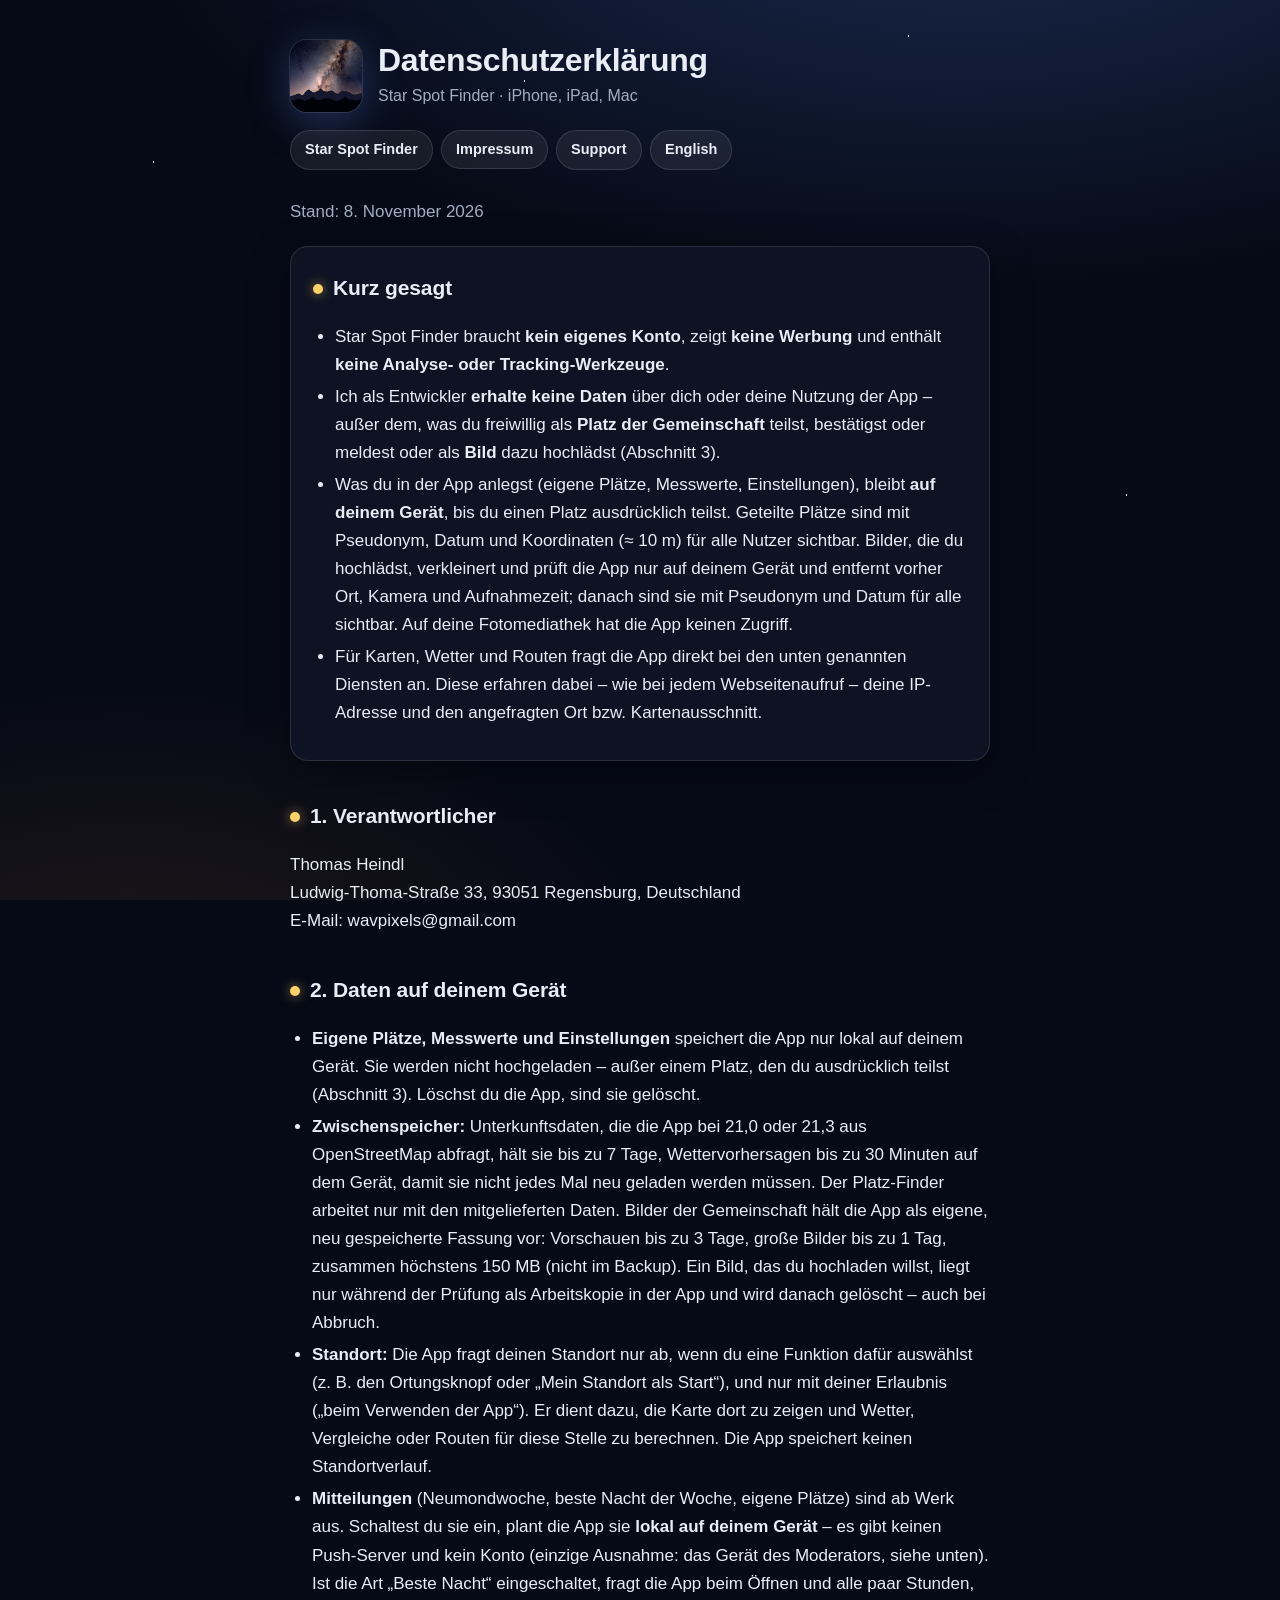
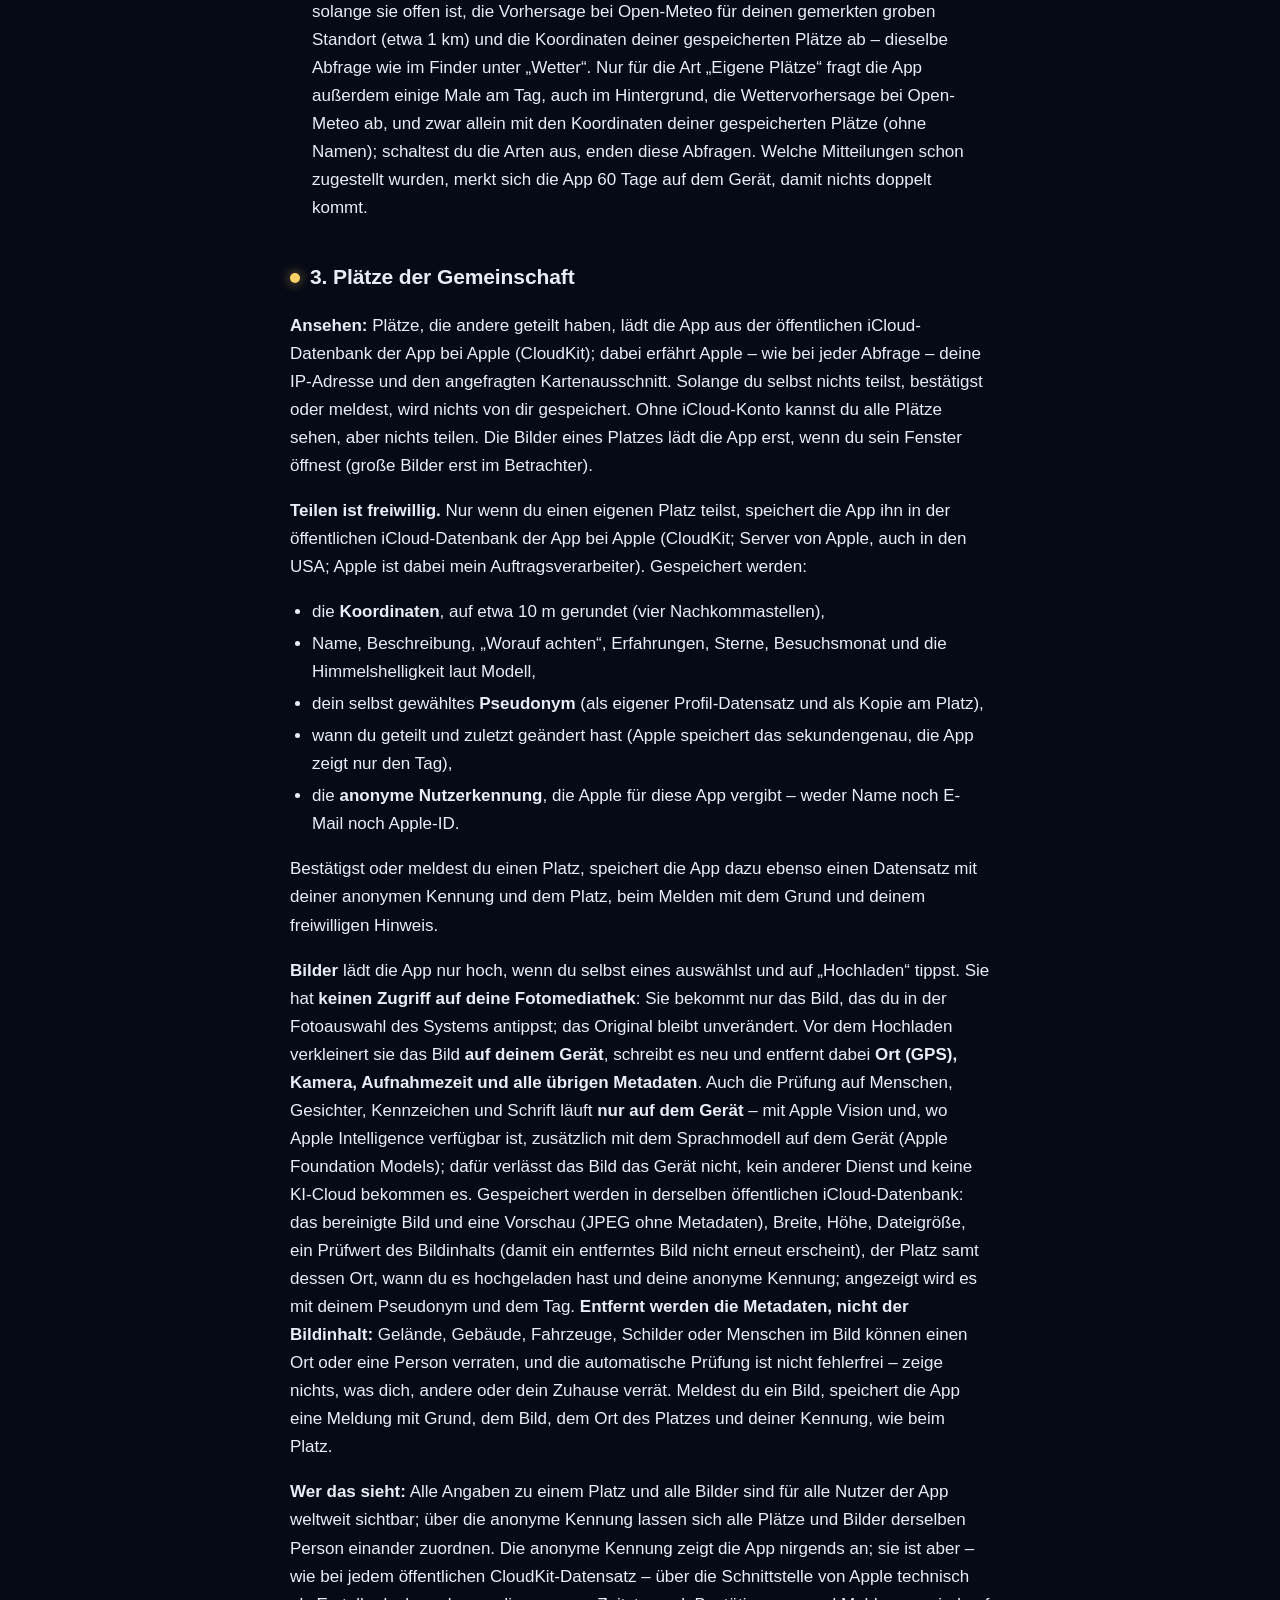
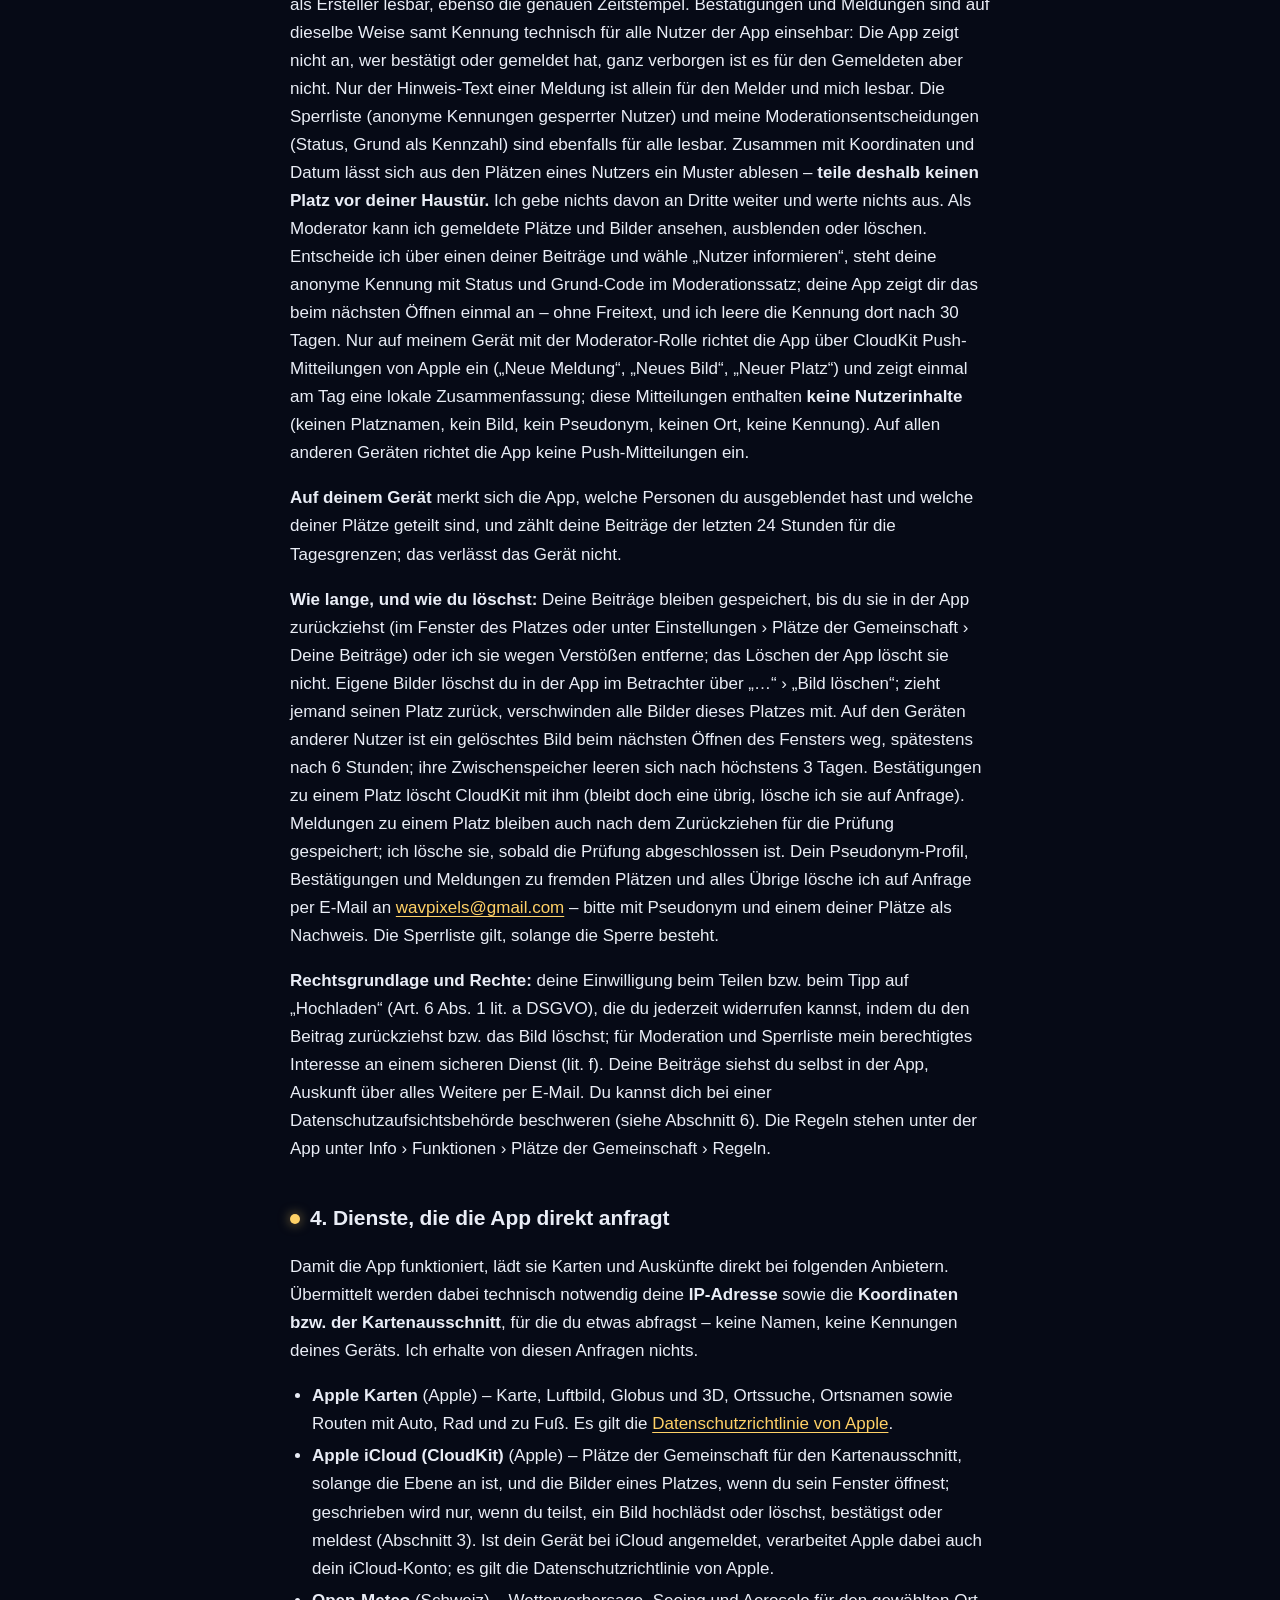
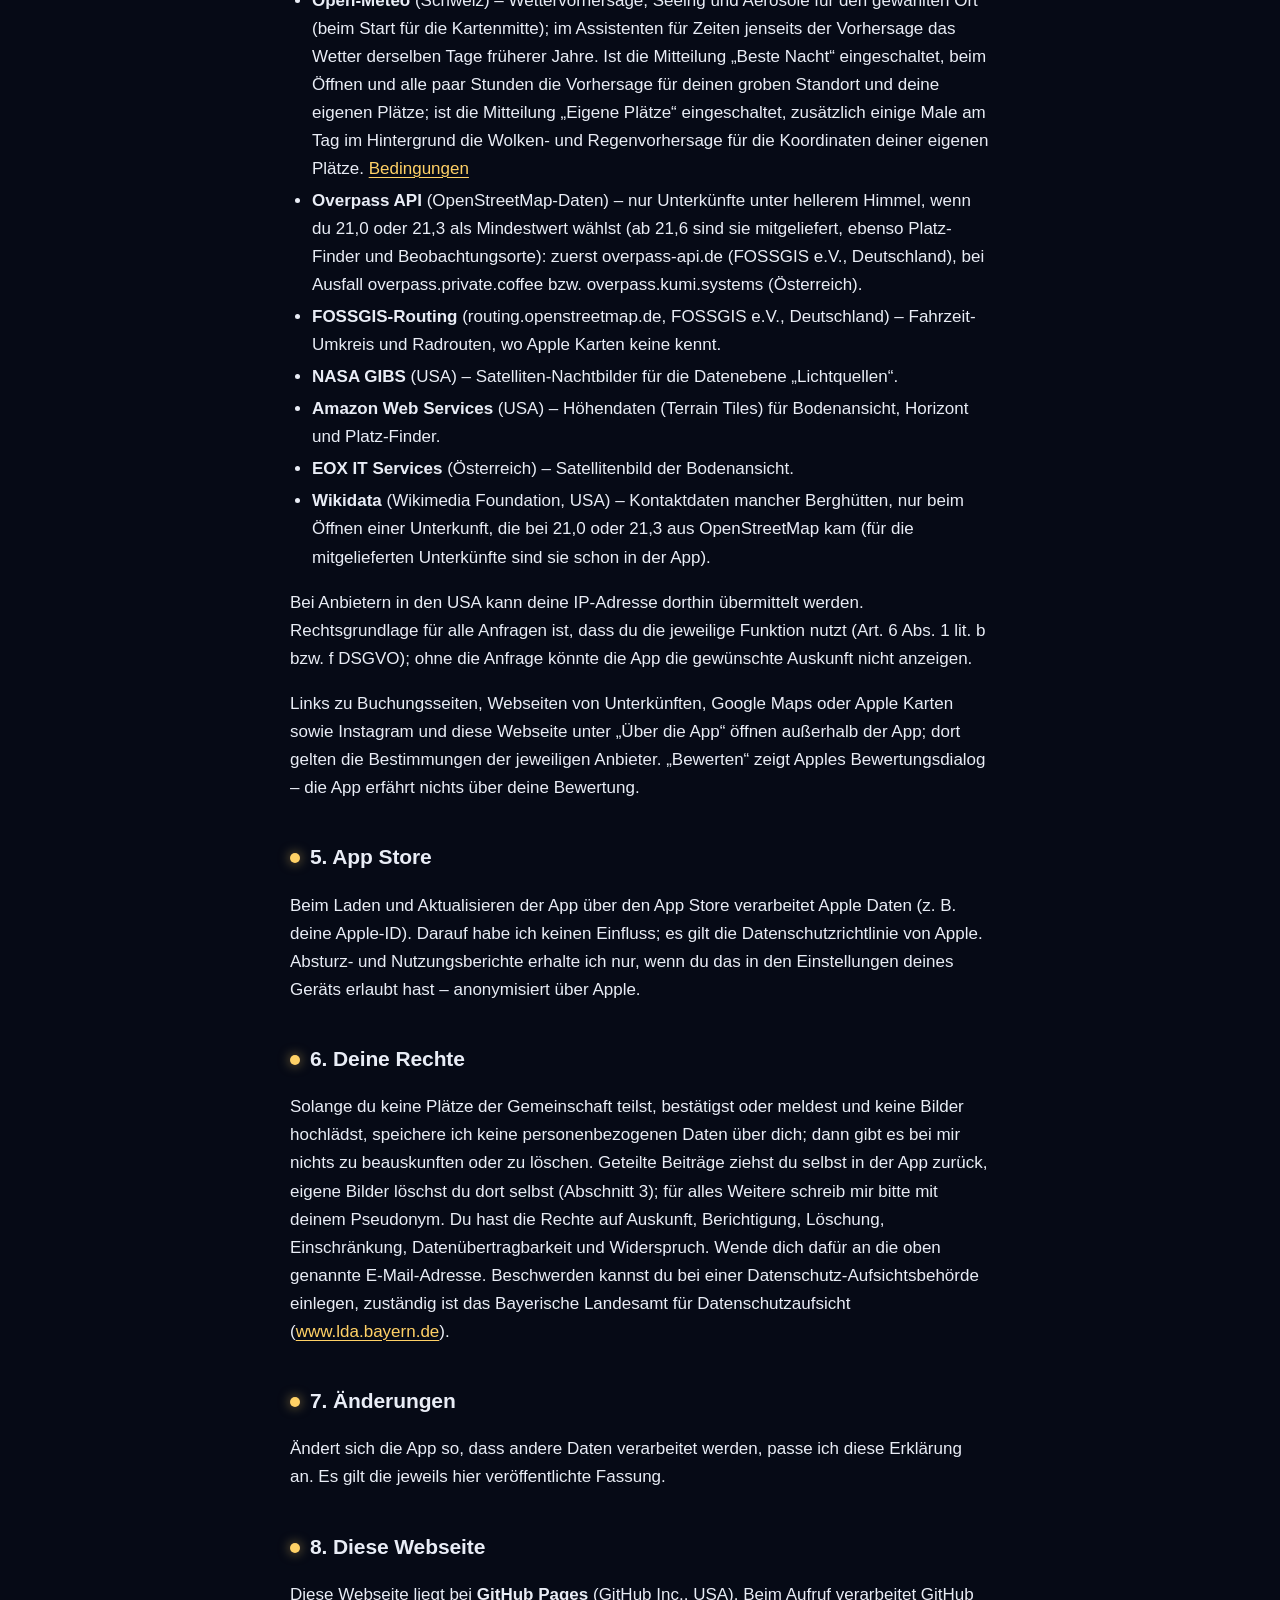
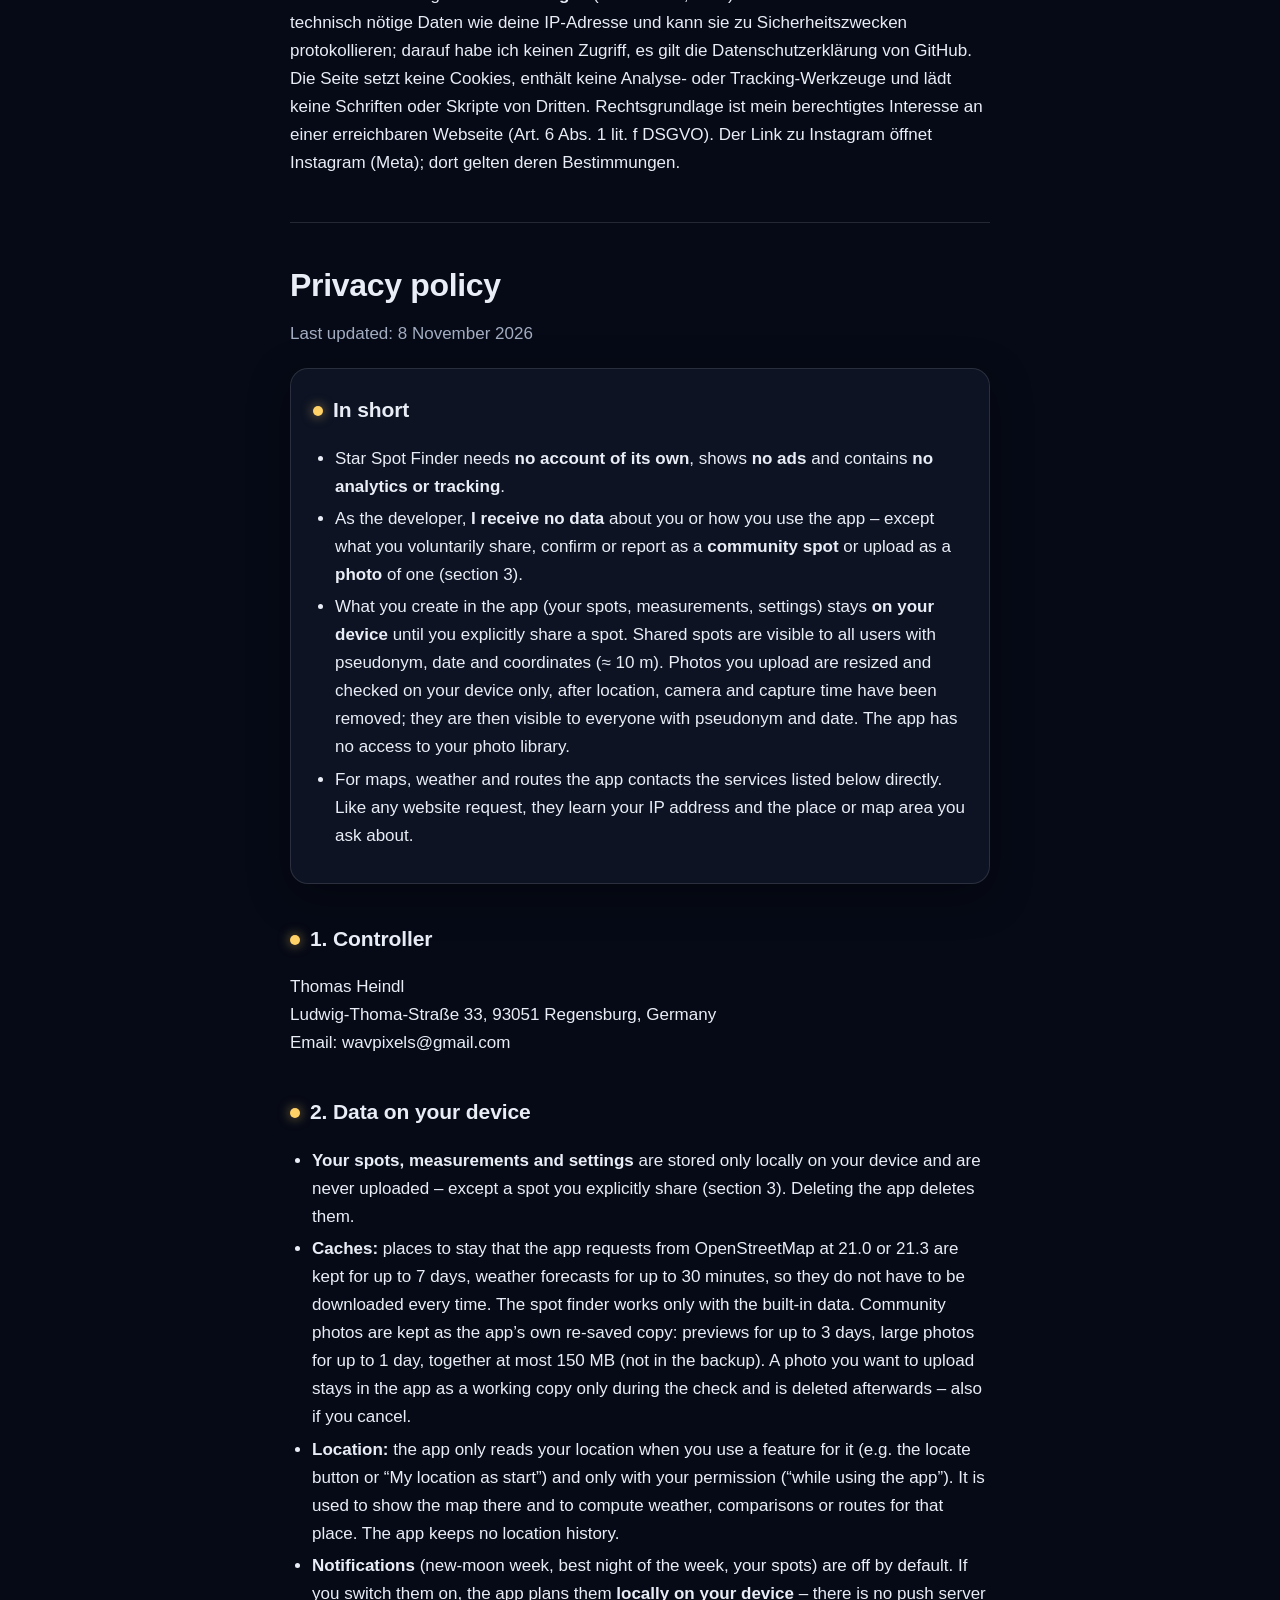
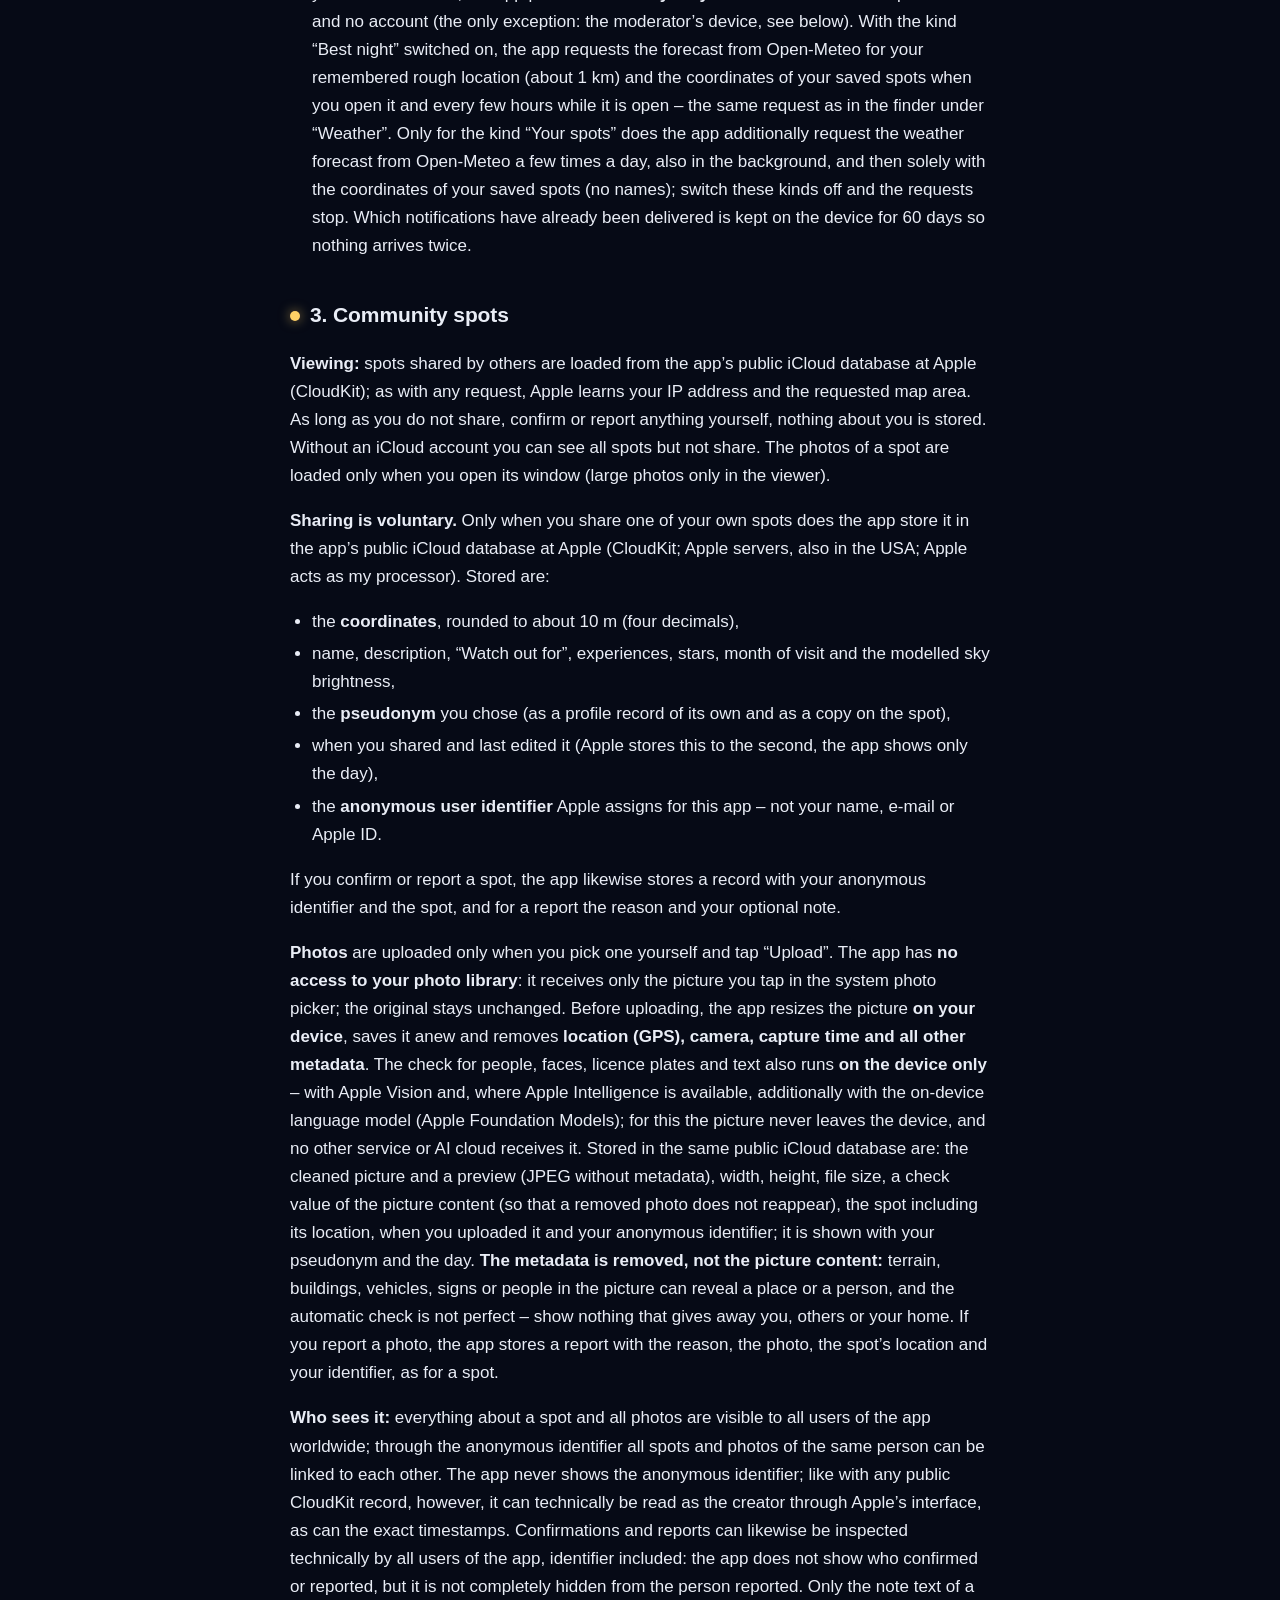
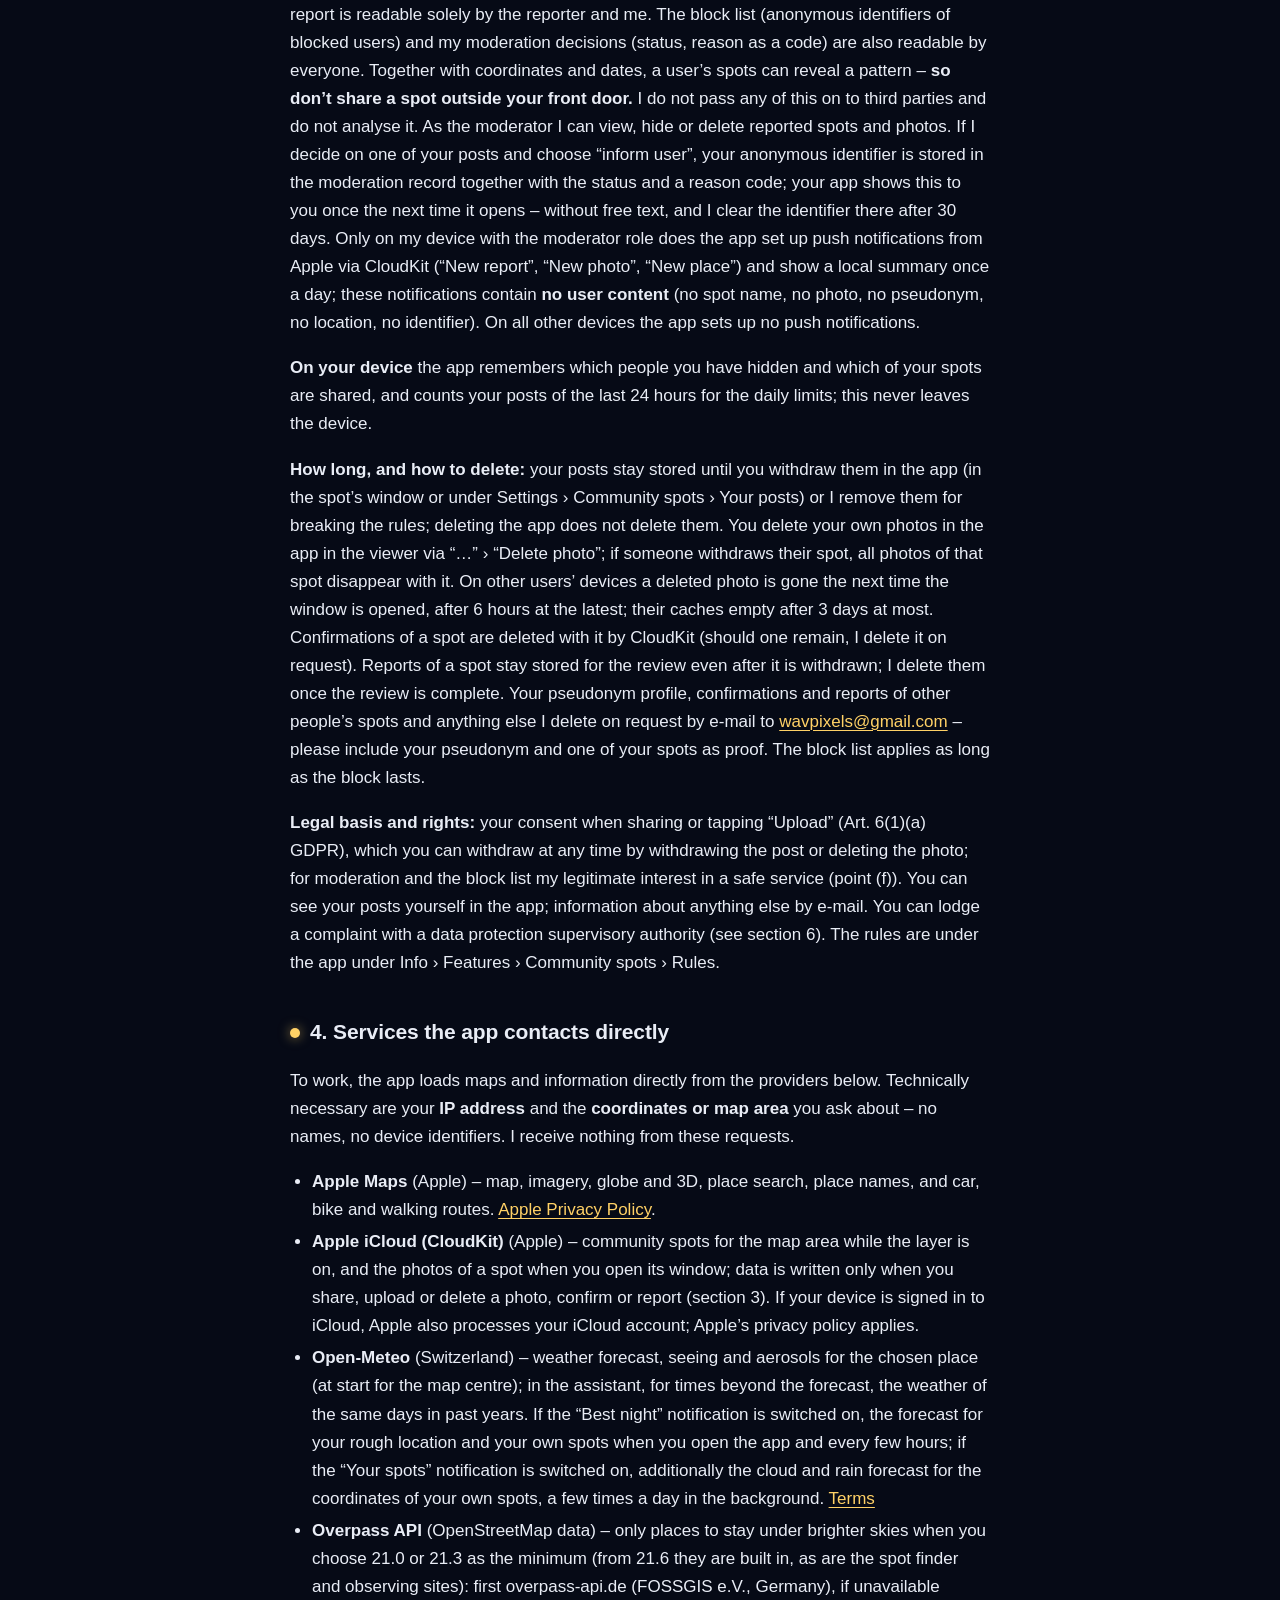
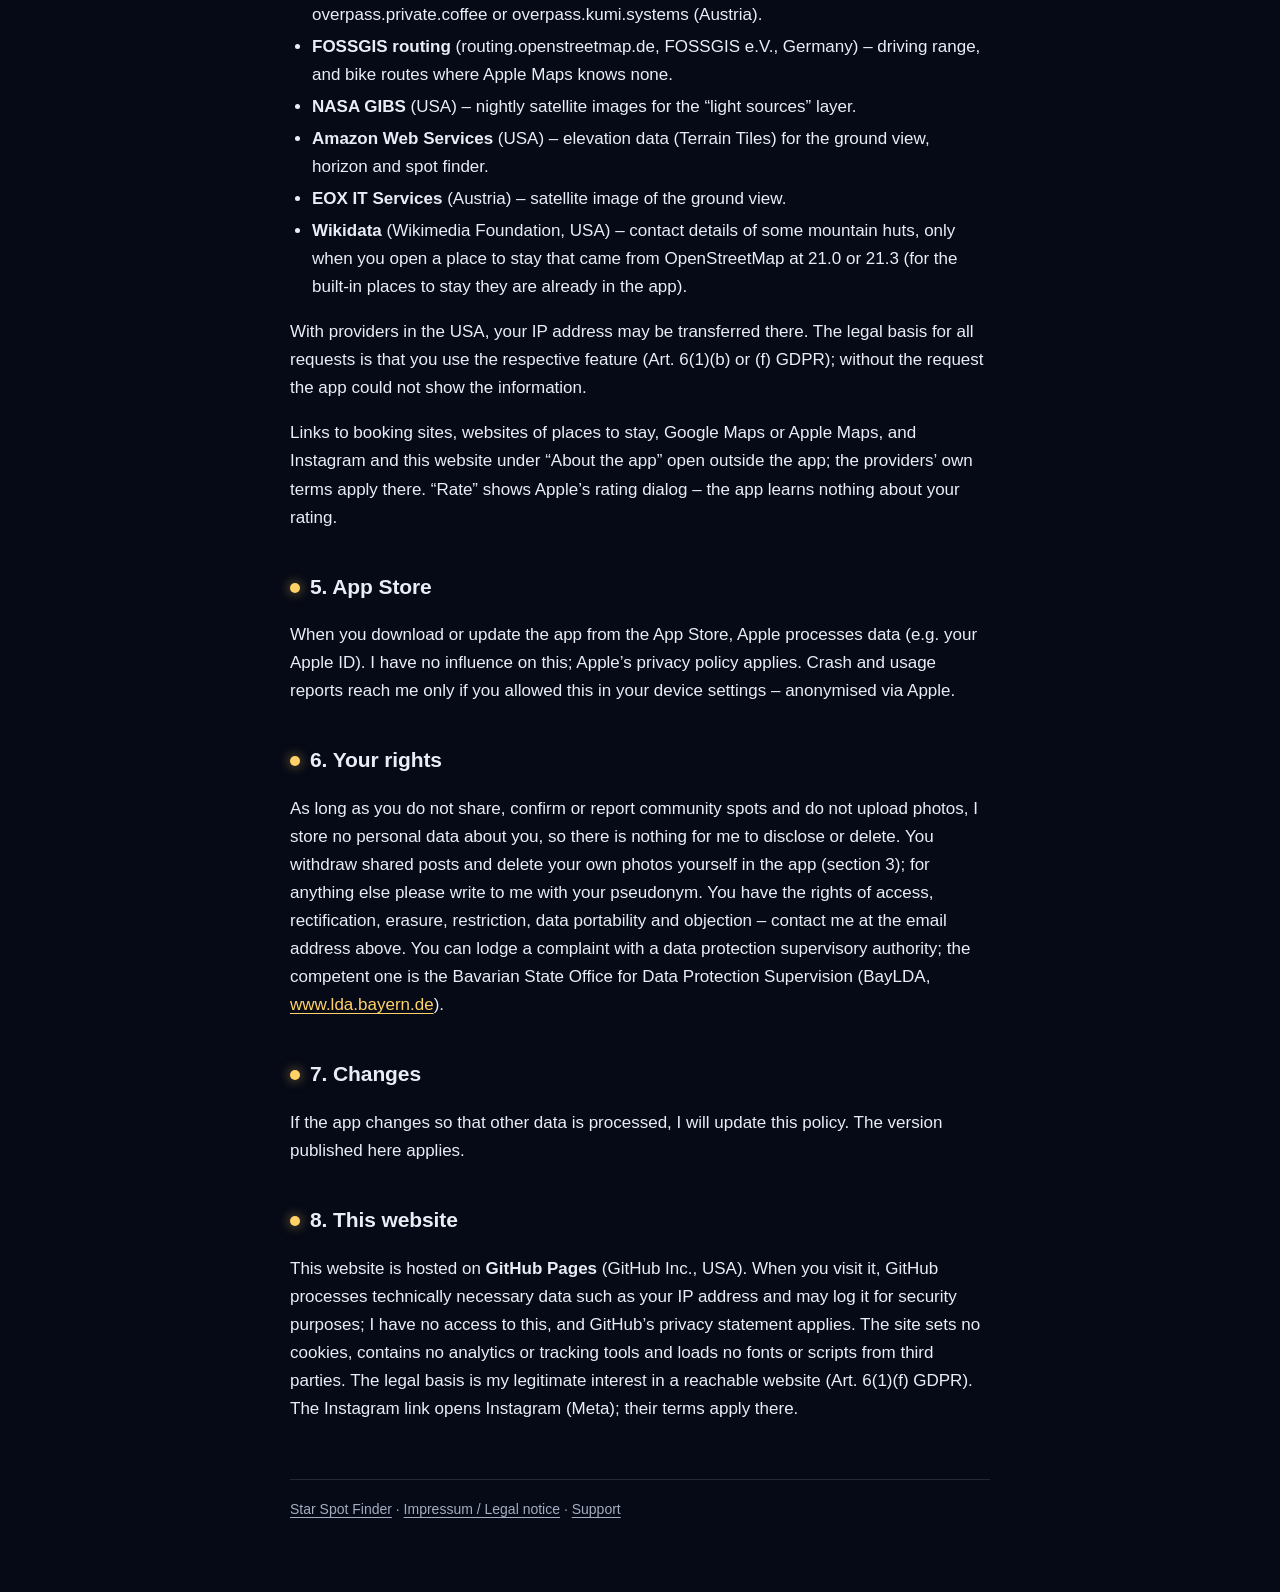
==== commit 2df74090: "Webseite 2026-11-08" ====
--- a/datenschutz.html
+++ b/datenschutz.html
@@ -9,15 +9,20 @@
 <header><img src="icon.png" alt=""><div><h1>Datenschutzerklärung</h1><p class="tagline">Star Spot Finder · iPhone, iPad, Mac</p></div></header>
 <nav><a href="index.html">Star Spot Finder</a><a href="impressum.html">Impressum</a><a href="support.html">Support</a><a href="#en">English</a></nav>
 
-<p class="muted">Stand: 6. November 2026</p>
+<p class="muted">Stand: 8. November 2026</p>
 
 <div class="card">
 <h2>Kurz gesagt</h2>
 <ul>
-<li>Star Spot Finder braucht <b>kein Konto</b>, zeigt <b>keine Werbung</b> und enthält <b>keine Analyse- oder
+<li>Star Spot Finder braucht <b>kein eigenes Konto</b>, zeigt <b>keine Werbung</b> und enthält <b>keine Analyse- oder
 Tracking-Werkzeuge</b>.</li>
-<li>Ich als Entwickler <b>erhalte keine Daten</b> über dich oder deine Nutzung der App.</li>
-<li>Was du in der App anlegst (eigene Plätze, Messwerte, Einstellungen), bleibt <b>auf deinem Gerät</b>.</li>
+<li>Ich als Entwickler <b>erhalte keine Daten</b> über dich oder deine Nutzung der App – außer dem, was du freiwillig als
+<b>Platz der Gemeinschaft</b> teilst, bestätigst oder meldest oder als <b>Bild</b> dazu hochlädst (Abschnitt 3).</li>
+<li>Was du in der App anlegst (eigene Plätze, Messwerte, Einstellungen), bleibt <b>auf deinem Gerät</b>, bis du einen
+Platz ausdrücklich teilst. Geteilte Plätze sind mit Pseudonym, Datum und Koordinaten (≈ 10 m) für alle Nutzer
+sichtbar. Bilder, die du hochlädst, verkleinert und prüft die App nur auf deinem Gerät und entfernt vorher Ort, Kamera
+und Aufnahmezeit; danach sind sie mit Pseudonym und Datum für alle sichtbar. Auf deine Fotomediathek hat die App keinen
+Zugriff.</li>
 <li>Für Karten, Wetter und Routen fragt die App direkt bei den unten genannten Diensten an. Diese erfahren dabei – wie
 bei jedem Webseitenaufruf – deine IP-Adresse und den angefragten Ort bzw. Kartenausschnitt.</li>
 </ul>
@@ -31,16 +36,19 @@
 <h2>2. Daten auf deinem Gerät</h2>
 <ul>
 <li><b>Eigene Plätze, Messwerte und Einstellungen</b> speichert die App nur lokal auf deinem Gerät. Sie werden nicht
-hochgeladen. Löschst du die App, sind sie gelöscht.</li>
+hochgeladen – außer einem Platz, den du ausdrücklich teilst (Abschnitt 3). Löschst du die App, sind sie gelöscht.</li>
 <li><b>Zwischenspeicher:</b> Unterkunftsdaten, die die App bei 21,0 oder 21,3 aus OpenStreetMap abfragt, hält sie bis
 zu 7 Tage, Wettervorhersagen bis zu 30 Minuten auf dem Gerät, damit sie nicht jedes Mal neu geladen werden müssen. Der
-Platz-Finder arbeitet nur mit den mitgelieferten Daten.</li>
+Platz-Finder arbeitet nur mit den mitgelieferten Daten. Bilder der Gemeinschaft hält die App als eigene, neu
+gespeicherte Fassung vor: Vorschauen bis zu 3 Tage, große Bilder bis zu 1 Tag, zusammen höchstens 150 MB (nicht im
+Backup). Ein Bild, das du hochladen willst, liegt nur während der Prüfung als Arbeitskopie in der App und wird danach
+gelöscht – auch bei Abbruch.</li>
 <li><b>Standort:</b> Die App fragt deinen Standort nur ab, wenn du eine Funktion dafür auswählst (z. B. den
 Ortungsknopf oder „Mein Standort als Start“), und nur mit deiner Erlaubnis („beim Verwenden der App“). Er dient dazu,
 die Karte dort zu zeigen und Wetter, Vergleiche oder Routen für diese Stelle zu berechnen. Die App speichert keinen
 Standortverlauf.</li>
 <li><b>Mitteilungen</b> (Neumondwoche, beste Nacht der Woche, eigene Plätze) sind ab Werk aus. Schaltest du sie ein,
-plant die App sie <b>lokal auf deinem Gerät</b> – es gibt keinen Push-Server und kein Konto. Ist die Art „Beste Nacht“
+plant die App sie <b>lokal auf deinem Gerät</b> – es gibt keinen Push-Server und kein Konto (einzige Ausnahme: das Gerät des Moderators, siehe unten). Ist die Art „Beste Nacht“
 eingeschaltet, fragt die App beim Öffnen und alle paar Stunden, solange sie offen ist, die Vorhersage bei Open-Meteo für
 deinen gemerkten groben Standort (etwa 1 km) und die Koordinaten deiner gespeicherten Plätze ab – dieselbe Abfrage wie im
 Finder unter „Wetter“. Nur für die Art „Eigene Plätze“ fragt die App außerdem einige Male am Tag, auch im Hintergrund,
@@ -49,13 +57,83 @@
 auf dem Gerät, damit nichts doppelt kommt.</li>
 </ul>
 
-<h2>3. Dienste, die die App direkt anfragt</h2>
+<h2 id="gemeinschaft">3. Plätze der Gemeinschaft</h2>
+<p><b>Ansehen:</b> Plätze, die andere geteilt haben, lädt die App aus der öffentlichen iCloud-Datenbank der App bei Apple
+(CloudKit); dabei erfährt Apple – wie bei jeder Abfrage – deine IP-Adresse und den angefragten Kartenausschnitt. Solange
+du selbst nichts teilst, bestätigst oder meldest, wird nichts von dir gespeichert. Ohne iCloud-Konto kannst du alle
+Plätze sehen, aber nichts teilen. Die Bilder eines Platzes lädt die App erst, wenn du sein Fenster öffnest (große Bilder
+erst im Betrachter).</p>
+<p><b>Teilen ist freiwillig.</b> Nur wenn du einen eigenen Platz teilst, speichert die App ihn in der öffentlichen
+iCloud-Datenbank der App bei Apple (CloudKit; Server von Apple, auch in den USA; Apple ist dabei mein
+Auftragsverarbeiter). Gespeichert werden:</p>
+<ul>
+<li>die <b>Koordinaten</b>, auf etwa 10 m gerundet (vier Nachkommastellen),</li>
+<li>Name, Beschreibung, „Worauf achten“, Erfahrungen, Sterne, Besuchsmonat und die Himmelshelligkeit laut Modell,</li>
+<li>dein selbst gewähltes <b>Pseudonym</b> (als eigener Profil-Datensatz und als Kopie am Platz),</li>
+<li>wann du geteilt und zuletzt geändert hast (Apple speichert das sekundengenau, die App zeigt nur den Tag),</li>
+<li>die <b>anonyme Nutzerkennung</b>, die Apple für diese App vergibt – weder Name noch E-Mail noch Apple-ID.</li>
+</ul>
+<p>Bestätigst oder meldest du einen Platz, speichert die App dazu ebenso einen Datensatz mit deiner anonymen Kennung und
+dem Platz, beim Melden mit dem Grund und deinem freiwilligen Hinweis.</p>
+<p><b>Bilder</b> lädt die App nur hoch, wenn du selbst eines auswählst und auf „Hochladen“ tippst. Sie hat <b>keinen
+Zugriff auf deine Fotomediathek</b>: Sie bekommt nur das Bild, das du in der Fotoauswahl des Systems antippst; das
+Original bleibt unverändert. Vor dem Hochladen verkleinert sie das Bild <b>auf deinem Gerät</b>, schreibt es neu und
+entfernt dabei <b>Ort (GPS), Kamera, Aufnahmezeit und alle übrigen Metadaten</b>. Auch die Prüfung auf Menschen,
+Gesichter, Kennzeichen und Schrift läuft <b>nur auf dem Gerät</b> – mit Apple Vision und, wo Apple Intelligence verfügbar
+ist, zusätzlich mit dem Sprachmodell auf dem Gerät (Apple Foundation Models); dafür verlässt das Bild das Gerät nicht,
+kein anderer Dienst und keine KI-Cloud bekommen es. Gespeichert werden in derselben öffentlichen iCloud-Datenbank: das
+bereinigte Bild und eine Vorschau (JPEG ohne Metadaten), Breite, Höhe, Dateigröße, ein Prüfwert des Bildinhalts (damit
+ein entferntes Bild nicht erneut erscheint), der Platz samt dessen Ort, wann du es hochgeladen hast und deine anonyme
+Kennung; angezeigt wird es mit deinem Pseudonym und dem Tag. <b>Entfernt werden die Metadaten, nicht der Bildinhalt:</b>
+Gelände, Gebäude, Fahrzeuge, Schilder oder Menschen im Bild können einen Ort oder eine Person verraten, und die
+automatische Prüfung ist nicht fehlerfrei – zeige nichts, was dich, andere oder dein Zuhause verrät. Meldest du ein
+Bild, speichert die App eine Meldung mit Grund, dem Bild, dem Ort des Platzes und deiner Kennung, wie beim Platz.</p>
+<p><b>Wer das sieht:</b> Alle Angaben zu einem Platz und alle Bilder sind für alle Nutzer der App weltweit sichtbar;
+über die anonyme Kennung lassen sich alle Plätze und Bilder derselben Person einander zuordnen. Die anonyme Kennung
+zeigt die App nirgends an; sie ist aber – wie bei jedem öffentlichen CloudKit-Datensatz – über die Schnittstelle von Apple
+technisch als Ersteller lesbar, ebenso die genauen Zeitstempel. Bestätigungen und Meldungen sind auf dieselbe Weise samt
+Kennung technisch für alle Nutzer der App einsehbar: Die App zeigt nicht an, wer bestätigt oder gemeldet hat, ganz
+verborgen ist es für den Gemeldeten aber nicht. Nur der Hinweis-Text einer Meldung ist allein für den Melder und mich
+lesbar. Die Sperrliste (anonyme Kennungen gesperrter Nutzer) und meine Moderationsentscheidungen (Status, Grund als
+Kennzahl) sind ebenfalls für alle lesbar. Zusammen mit Koordinaten und Datum lässt sich aus den Plätzen eines Nutzers ein
+Muster ablesen – <b>teile deshalb keinen Platz vor deiner Haustür.</b> Ich gebe nichts davon an Dritte weiter und werte
+nichts aus. Als Moderator kann ich gemeldete Plätze und Bilder ansehen, ausblenden oder löschen. Entscheide ich über
+einen deiner Beiträge und wähle „Nutzer informieren“, steht deine anonyme Kennung mit Status und Grund-Code im
+Moderationssatz; deine App zeigt dir das beim nächsten Öffnen einmal an – ohne Freitext, und ich leere die Kennung dort
+nach 30 Tagen. Nur auf meinem Gerät mit der Moderator-Rolle richtet die App über CloudKit Push-Mitteilungen von Apple
+ein („Neue Meldung“, „Neues Bild“, „Neuer Platz“) und zeigt einmal am Tag eine lokale Zusammenfassung; diese
+Mitteilungen enthalten <b>keine Nutzerinhalte</b> (keinen Platznamen, kein Bild, kein Pseudonym, keinen Ort, keine
+Kennung). Auf allen anderen Geräten richtet die App keine Push-Mitteilungen ein.</p>
+<p><b>Auf deinem Gerät</b> merkt sich die App, welche Personen du ausgeblendet hast und welche deiner Plätze geteilt sind,
+und zählt deine Beiträge der letzten 24 Stunden für die Tagesgrenzen; das verlässt das Gerät nicht.</p>
+<p><b>Wie lange, und wie du löschst:</b> Deine Beiträge bleiben gespeichert, bis du sie in der App zurückziehst
+(im Fenster des Platzes oder unter Einstellungen › Plätze der Gemeinschaft › Deine Beiträge) oder ich sie wegen Verstößen
+entferne; das Löschen der App löscht sie nicht. Eigene Bilder löschst du in der App im Betrachter über „…“ › „Bild
+löschen“; zieht jemand seinen Platz zurück, verschwinden alle Bilder dieses Platzes mit. Auf den Geräten anderer Nutzer
+ist ein gelöschtes Bild beim nächsten Öffnen des Fensters weg, spätestens nach 6 Stunden; ihre Zwischenspeicher leeren
+sich nach höchstens 3 Tagen. Bestätigungen zu einem Platz löscht
+CloudKit mit ihm (bleibt doch eine übrig, lösche ich sie auf Anfrage). Meldungen zu einem Platz bleiben auch nach dem
+Zurückziehen für die Prüfung gespeichert; ich lösche sie, sobald die Prüfung abgeschlossen ist. Dein
+Pseudonym-Profil, Bestätigungen und Meldungen zu fremden Plätzen und alles Übrige lösche ich auf Anfrage per E-Mail an
+<a href="mailto:wavpixels@gmail.com">wavpixels@gmail.com</a> – bitte mit Pseudonym und einem deiner Plätze als Nachweis.
+Die Sperrliste gilt, solange die Sperre besteht.</p>
+<p><b>Rechtsgrundlage und Rechte:</b> deine Einwilligung beim Teilen bzw. beim Tipp auf „Hochladen“ (Art. 6 Abs. 1
+lit. a DSGVO), die du jederzeit widerrufen kannst, indem du den Beitrag zurückziehst bzw. das Bild löschst; für Moderation und Sperrliste mein berechtigtes Interesse an einem
+sicheren Dienst (lit. f). Deine Beiträge siehst du selbst in der App, Auskunft über alles Weitere per E-Mail. Du kannst
+dich bei einer Datenschutzaufsichtsbehörde beschweren (siehe Abschnitt 6). Die Regeln stehen unter
+der App unter Info › Funktionen › Plätze der Gemeinschaft › Regeln.</p>
+
+<h2>4. Dienste, die die App direkt anfragt</h2>
 <p>Damit die App funktioniert, lädt sie Karten und Auskünfte direkt bei folgenden Anbietern. Übermittelt werden dabei
 technisch notwendig deine <b>IP-Adresse</b> sowie die <b>Koordinaten bzw. der Kartenausschnitt</b>, für die du etwas
 abfragst – keine Namen, keine Kennungen deines Geräts. Ich erhalte von diesen Anfragen nichts.</p>
 <ul>
 <li><b>Apple Karten</b> (Apple) – Karte, Luftbild, Globus und 3D, Ortssuche, Ortsnamen sowie Routen mit Auto, Rad und
 zu Fuß. Es gilt die <a href="https://www.apple.com/legal/privacy/">Datenschutzrichtlinie von Apple</a>.</li>
+<li><b>Apple iCloud (CloudKit)</b> (Apple) – Plätze der Gemeinschaft für den Kartenausschnitt, solange die Ebene an ist,
+und die Bilder eines Platzes, wenn du sein Fenster öffnest; geschrieben wird nur, wenn du teilst, ein Bild hochlädst oder
+löschst, bestätigst oder meldest (Abschnitt 3). Ist dein Gerät bei iCloud angemeldet,
+verarbeitet Apple dabei auch dein iCloud-Konto; es gilt die Datenschutzrichtlinie von Apple.</li>
 <li><b>Open-Meteo</b> (Schweiz) – Wettervorhersage, Seeing und Aerosole für den gewählten Ort (beim Start für die
 Kartenmitte); im Assistenten für Zeiten jenseits der Vorhersage das Wetter derselben Tage früherer Jahre. Ist die
 Mitteilung „Beste Nacht“ eingeschaltet, beim Öffnen und alle paar Stunden die Vorhersage für deinen groben Standort und
@@ -76,35 +154,49 @@
 <p>Bei Anbietern in den USA kann deine IP-Adresse dorthin übermittelt werden. Rechtsgrundlage für alle Anfragen ist,
 dass du die jeweilige Funktion nutzt (Art. 6 Abs. 1 lit. b bzw. f DSGVO); ohne die Anfrage könnte die App die gewünschte
 Auskunft nicht anzeigen.</p>
-<p>Links zu Buchungsseiten, Webseiten von Unterkünften, Google Maps oder Apple Karten öffnen außerhalb der App; dort
-gelten die Bestimmungen der jeweiligen Anbieter.</p>
-
-<h2>4. App Store</h2>
+<p>Links zu Buchungsseiten, Webseiten von Unterkünften, Google Maps oder Apple Karten sowie Instagram und diese Webseite
+unter „Über die App“ öffnen außerhalb der App; dort gelten die Bestimmungen der jeweiligen Anbieter. „Bewerten“ zeigt
+Apples Bewertungsdialog – die App erfährt nichts über deine Bewertung.</p>
+
+<h2>5. App Store</h2>
 <p>Beim Laden und Aktualisieren der App über den App Store verarbeitet Apple Daten (z. B. deine Apple-ID). Darauf habe
 ich keinen Einfluss; es gilt die Datenschutzrichtlinie von Apple. Absturz- und Nutzungsberichte erhalte ich nur, wenn
 du das in den Einstellungen deines Geräts erlaubt hast – anonymisiert über Apple.</p>
 
-<h2>5. Deine Rechte</h2>
-<p>Da ich keine personenbezogenen Daten über dich speichere, gibt es bei mir in der Regel nichts zu beauskunften oder zu
-löschen. Du hast dennoch die Rechte auf Auskunft, Berichtigung, Löschung, Einschränkung, Datenübertragbarkeit und
+<h2>6. Deine Rechte</h2>
+<p>Solange du keine Plätze der Gemeinschaft teilst, bestätigst oder meldest und keine Bilder hochlädst, speichere ich keine
+personenbezogenen Daten über dich; dann gibt es bei mir nichts zu beauskunften oder zu löschen. Geteilte Beiträge ziehst
+du selbst in der App zurück, eigene Bilder löschst du dort selbst (Abschnitt 3); für alles Weitere schreib mir bitte mit deinem Pseudonym. Du hast die Rechte auf Auskunft, Berichtigung, Löschung, Einschränkung, Datenübertragbarkeit und
 Widerspruch. Wende dich dafür an die oben genannte E-Mail-Adresse. Beschwerden kannst du bei einer Datenschutz-Aufsichtsbehörde einlegen,
 zuständig ist das Bayerische Landesamt für Datenschutzaufsicht (<a href="https://www.lda.bayern.de">www.lda.bayern.de</a>).</p>
 
-<h2>6. Änderungen</h2>
+<h2>7. Änderungen</h2>
 <p>Ändert sich die App so, dass andere Daten verarbeitet werden, passe ich diese Erklärung an. Es gilt die jeweils hier
 veröffentlichte Fassung.</p>
 
+<h2>8. Diese Webseite</h2>
+<p>Diese Webseite liegt bei <b>GitHub Pages</b> (GitHub Inc., USA). Beim Aufruf verarbeitet GitHub technisch nötige Daten
+wie deine IP-Adresse und kann sie zu Sicherheitszwecken protokollieren; darauf habe ich keinen Zugriff, es gilt die
+Datenschutzerklärung von GitHub. Die Seite setzt keine Cookies, enthält keine Analyse- oder Tracking-Werkzeuge und lädt
+keine Schriften oder Skripte von Dritten. Rechtsgrundlage ist mein berechtigtes Interesse an einer erreichbaren
+Webseite (Art. 6 Abs. 1 lit. f DSGVO). Der Link zu Instagram öffnet Instagram (Meta); dort gelten deren Bestimmungen.</p>
+
 <hr id="en">
 
 <h1>Privacy policy</h1>
-<p class="muted">Last updated: 6 November 2026</p>
+<p class="muted">Last updated: 8 November 2026</p>
 
 <div class="card">
 <h2>In short</h2>
 <ul>
-<li>Star Spot Finder needs <b>no account</b>, shows <b>no ads</b> and contains <b>no analytics or tracking</b>.</li>
-<li>As the developer, <b>I receive no data</b> about you or how you use the app.</li>
-<li>What you create in the app (your spots, measurements, settings) stays <b>on your device</b>.</li>
+<li>Star Spot Finder needs <b>no account of its own</b>, shows <b>no ads</b> and contains <b>no analytics or
+tracking</b>.</li>
+<li>As the developer, <b>I receive no data</b> about you or how you use the app – except what you voluntarily share,
+confirm or report as a <b>community spot</b> or upload as a <b>photo</b> of one (section 3).</li>
+<li>What you create in the app (your spots, measurements, settings) stays <b>on your device</b> until you explicitly share
+a spot. Shared spots are visible to all users with pseudonym, date and coordinates (≈ 10 m). Photos you upload are
+resized and checked on your device only, after location, camera and capture time have been removed; they are then
+visible to everyone with pseudonym and date. The app has no access to your photo library.</li>
 <li>For maps, weather and routes the app contacts the services listed below directly. Like any website request, they
 learn your IP address and the place or map area you ask about.</li>
 </ul>
@@ -117,16 +209,18 @@
 
 <h2>2. Data on your device</h2>
 <ul>
-<li><b>Your spots, measurements and settings</b> are stored only locally on your device and are never uploaded.
-Deleting the app deletes them.</li>
+<li><b>Your spots, measurements and settings</b> are stored only locally on your device and are never uploaded –
+except a spot you explicitly share (section 3). Deleting the app deletes them.</li>
 <li><b>Caches:</b> places to stay that the app requests from OpenStreetMap at 21.0 or 21.3 are kept for up to 7 days,
 weather forecasts for up to 30 minutes, so they do not have to be downloaded every time. The spot finder works only with
-the built-in data.</li>
+the built-in data. Community photos are kept as the app’s own re-saved copy: previews for up to 3 days, large photos for
+up to 1 day, together at most 150 MB (not in the backup). A photo you want to upload stays in the app as a working copy
+only during the check and is deleted afterwards – also if you cancel.</li>
 <li><b>Location:</b> the app only reads your location when you use a feature for it (e.g. the locate button or “My
 location as start”) and only with your permission (“while using the app”). It is used to show the map there and to
 compute weather, comparisons or routes for that place. The app keeps no location history.</li>
 <li><b>Notifications</b> (new-moon week, best night of the week, your spots) are off by default. If you switch them on,
-the app plans them <b>locally on your device</b> – there is no push server and no account. With the kind “Best night”
+the app plans them <b>locally on your device</b> – there is no push server and no account (the only exception: the moderator’s device, see below). With the kind “Best night”
 switched on, the app requests the forecast from Open-Meteo for your remembered rough location (about 1 km) and the
 coordinates of your saved spots when you open it and every few hours while it is open – the same request as in the finder
 under “Weather”. Only for the kind “Your spots” does the app additionally request the weather forecast from Open-Meteo a
@@ -135,13 +229,80 @@
 so nothing arrives twice.</li>
 </ul>
 
-<h2>3. Services the app contacts directly</h2>
+<h2 id="community">3. Community spots</h2>
+<p><b>Viewing:</b> spots shared by others are loaded from the app’s public iCloud database at Apple (CloudKit); as with
+any request, Apple learns your IP address and the requested map area. As long as you do not share, confirm or report
+anything yourself, nothing about you is stored. Without an iCloud account you can see all spots but not share. The
+photos of a spot are loaded only when you open its window (large photos only in the viewer).</p>
+<p><b>Sharing is voluntary.</b> Only when you share one of your own spots does the app store it in the app’s public
+iCloud database at Apple (CloudKit; Apple servers, also in the USA; Apple acts as my processor). Stored are:</p>
+<ul>
+<li>the <b>coordinates</b>, rounded to about 10 m (four decimals),</li>
+<li>name, description, “Watch out for”, experiences, stars, month of visit and the modelled sky brightness,</li>
+<li>the <b>pseudonym</b> you chose (as a profile record of its own and as a copy on the spot),</li>
+<li>when you shared and last edited it (Apple stores this to the second, the app shows only the day),</li>
+<li>the <b>anonymous user identifier</b> Apple assigns for this app – not your name, e-mail or Apple ID.</li>
+</ul>
+<p>If you confirm or report a spot, the app likewise stores a record with your anonymous identifier and the spot, and for
+a report the reason and your optional note.</p>
+<p><b>Photos</b> are uploaded only when you pick one yourself and tap “Upload”. The app has <b>no access to your photo
+library</b>: it receives only the picture you tap in the system photo picker; the original stays unchanged. Before
+uploading, the app resizes the picture <b>on your device</b>, saves it anew and removes <b>location (GPS), camera, capture
+time and all other metadata</b>. The check for people, faces, licence plates and text also runs <b>on the device
+only</b> – with Apple Vision and, where Apple Intelligence is available, additionally with the on-device language model
+(Apple Foundation Models); for this the picture never leaves the device, and no other service or AI cloud receives it.
+Stored in the same public iCloud database are: the cleaned picture and a preview (JPEG without metadata), width, height,
+file size, a check value of the picture content (so that a removed photo does not reappear), the spot including its
+location, when you uploaded it and your anonymous identifier; it is shown with your pseudonym and the day. <b>The
+metadata is removed, not the picture content:</b> terrain, buildings, vehicles, signs or people in the picture can reveal
+a place or a person, and the automatic check is not perfect – show nothing that gives away you, others or your home. If
+you report a photo, the app stores a report with the reason, the photo, the spot’s location and your identifier, as for
+a spot.</p>
+<p><b>Who sees it:</b> everything about a spot and all photos are visible to all users of the app worldwide; through
+the anonymous identifier all spots and photos of the same person can be linked to each other. The app never shows the
+anonymous identifier; like with any public CloudKit record, however, it can technically be read as the creator through
+Apple’s interface, as can the exact timestamps. Confirmations and reports can likewise be inspected technically by all
+users of the app, identifier included: the app does not show who confirmed or reported, but it is not completely hidden
+from the person reported. Only the note text of a report is readable solely by the reporter and me. The block list
+(anonymous identifiers of blocked users) and my moderation decisions (status, reason as a code) are also readable by
+everyone. Together with coordinates and dates, a user’s spots can reveal a pattern – <b>so don’t share a spot outside
+your front door.</b> I do not pass any of this on to third parties and do not analyse it. As the moderator I can view,
+hide or delete reported spots and photos. If I decide on one of your posts and choose “inform user”, your anonymous
+identifier is stored in the moderation record together with the status and a reason code; your app shows this to you once
+the next time it opens – without free text, and I clear the identifier there after 30 days. Only on my device with the
+moderator role does the app set up push notifications from Apple via CloudKit (“New report”, “New photo”, “New place”)
+and show a local summary once a day; these notifications contain <b>no user content</b> (no spot name, no photo, no
+pseudonym, no location, no identifier). On all other devices the app sets up no push notifications.</p>
+<p><b>On your device</b> the app remembers which people you have hidden and which of your spots are shared, and counts
+your posts of the last 24 hours for the daily limits; this never leaves the device.</p>
+<p><b>How long, and how to delete:</b> your posts stay stored until you withdraw them in the app (in the spot’s window or
+under Settings › Community spots › Your posts) or I remove them for breaking the rules; deleting the app does not delete
+them. You delete your own photos in the app in the viewer via “…” › “Delete photo”; if someone withdraws their spot,
+all photos of that spot disappear with it. On other users’ devices a deleted photo is gone the next time the window is
+opened, after 6 hours at the latest; their caches empty after 3 days at most. Confirmations of a spot are deleted with it
+by CloudKit (should one remain, I delete it on
+request). Reports of a spot stay stored for the review even after it is withdrawn; I delete them once the review is
+complete. Your pseudonym profile, confirmations and reports of other
+people’s spots and anything else I delete on request by e-mail to
+<a href="mailto:wavpixels@gmail.com">wavpixels@gmail.com</a> – please include your pseudonym and one of your spots as
+proof. The block list applies as long as the block lasts.</p>
+<p><b>Legal basis and rights:</b> your consent when sharing or tapping “Upload” (Art. 6(1)(a) GDPR), which you can
+withdraw at any time by withdrawing the post or deleting the photo; for moderation and the block list my legitimate interest in a safe service (point (f)). You can see
+your posts yourself in the app; information about anything else by e-mail. You can lodge a complaint with a data
+protection supervisory authority (see section 6). The rules are under
+the app under Info › Features › Community spots › Rules.</p>
+
+<h2>4. Services the app contacts directly</h2>
 <p>To work, the app loads maps and information directly from the providers below. Technically necessary are your
 <b>IP address</b> and the <b>coordinates or map area</b> you ask about – no names, no device identifiers. I receive
 nothing from these requests.</p>
 <ul>
 <li><b>Apple Maps</b> (Apple) – map, imagery, globe and 3D, place search, place names, and car, bike and walking routes.
 <a href="https://www.apple.com/legal/privacy/">Apple Privacy Policy</a>.</li>
+<li><b>Apple iCloud (CloudKit)</b> (Apple) – community spots for the map area while the layer is on, and the photos of a
+spot when you open its window; data is written only when you share, upload or delete a photo, confirm or report
+(section 3). If your device is signed in to iCloud, Apple also processes your
+iCloud account; Apple’s privacy policy applies.</li>
 <li><b>Open-Meteo</b> (Switzerland) – weather forecast, seeing and aerosols for the chosen place (at start for the map
 centre); in the assistant, for times beyond the forecast, the weather of the same days in past years. If the “Best
 night” notification is switched on, the forecast for your rough location and your own spots when you open the app and
@@ -160,22 +321,33 @@
 </ul>
 <p>With providers in the USA, your IP address may be transferred there. The legal basis for all requests is that you use
 the respective feature (Art. 6(1)(b) or (f) GDPR); without the request the app could not show the information.</p>
-<p>Links to booking sites, websites of places to stay, Google Maps or Apple Maps open outside the app; the providers’
-own terms apply there.</p>
-
-<h2>4. App Store</h2>
+<p>Links to booking sites, websites of places to stay, Google Maps or Apple Maps, and Instagram and this website under
+“About the app” open outside the app; the providers’ own terms apply there. “Rate” shows Apple’s rating dialog – the app
+learns nothing about your rating.</p>
+
+<h2>5. App Store</h2>
 <p>When you download or update the app from the App Store, Apple processes data (e.g. your Apple ID). I have no
 influence on this; Apple’s privacy policy applies. Crash and usage reports reach me only if you allowed this in your
 device settings – anonymised via Apple.</p>
 
-<h2>5. Your rights</h2>
-<p>As I do not store personal data about you, there is usually nothing for me to disclose or delete. You still have the
+<h2>6. Your rights</h2>
+<p>As long as you do not share, confirm or report community spots and do not upload photos, I store no personal data
+about you, so there is nothing for me to disclose or delete. You withdraw shared posts and delete your own photos
+yourself in the app (section 3); for anything else please
+write to me with your pseudonym. You have the
 rights of access, rectification, erasure, restriction, data portability and objection – contact me at the email address
 above. You can lodge a complaint with a data protection supervisory authority; the competent one is the
 Bavarian State Office for Data Protection Supervision (BayLDA, <a href="https://www.lda.bayern.de">www.lda.bayern.de</a>).</p>
 
-<h2>6. Changes</h2>
+<h2>7. Changes</h2>
 <p>If the app changes so that other data is processed, I will update this policy. The version published here applies.</p>
+
+<h2>8. This website</h2>
+<p>This website is hosted on <b>GitHub Pages</b> (GitHub Inc., USA). When you visit it, GitHub processes technically
+necessary data such as your IP address and may log it for security purposes; I have no access to this, and GitHub’s
+privacy statement applies. The site sets no cookies, contains no analytics or tracking tools and loads no fonts or
+scripts from third parties. The legal basis is my legitimate interest in a reachable website (Art. 6(1)(f) GDPR). The
+Instagram link opens Instagram (Meta); their terms apply there.</p>
 
 <footer><a href="index.html">Star Spot Finder</a> · <a href="impressum.html">Impressum / Legal notice</a> · <a href="support.html">Support</a></footer>
 </main></body>
--- a/style.css
+++ b/style.css
@@ -56,3 +56,18 @@
 footer a { color: var(--muted); }
 @media (min-width: 700px) { .hero { grid-template-columns: 1.3fr 1fr; } .hero img.shot { justify-self: end; } }
 @media (max-width: 480px) { main { padding: 28px 16px 56px; } h1 { font-size: 25px; } header img { width: 60px; height: 60px; border-radius: 14px; } .lead { font-size: 18px; } }
+/* Über mich (Session 9): Foto-Platzhalter, Name, Instagram, Astrofotos, Kaffee-Knopf */
+.about-card { text-align: center; padding-top: 22px; }
+.about-photo { width: 120px; height: 120px; border-radius: 50%; margin: 0 auto 12px; object-fit: cover; }
+.about-photo.placeholder { display: grid; place-items: center; background: rgba(255,255,255,.05); border: 1px dashed rgba(255,255,255,.22); color: var(--muted); font-size: 13px; }
+.about-role { margin: 0; color: var(--muted); font-size: 15px; }
+.about-name { margin: 2px 0 10px; font-size: 28px; font-weight: 800; color: var(--accent); }
+.about-links { margin: 0 0 6px; }
+a.pill { display: inline-block; text-decoration: none; color: var(--text); font-size: 14.5px; font-weight: 600; padding: 7px 14px; border-radius: 999px; background: rgba(255,255,255,.07); border: 1px solid var(--line); }
+a.pill:hover { background: rgba(255,255,255,.13); }
+.astro-grid { display: grid; grid-template-columns: repeat(3, 1fr); gap: 10px; }
+.astro-grid figure { margin: 0; min-width: 0; }
+.astro-grid img { display: block; width: 100%; height: auto; aspect-ratio: 1; object-fit: cover; border-radius: 12px; box-shadow: 0 0 0 1px rgba(255,255,255,.08); }
+.astro-grid figcaption { margin-top: 6px; font-size: 13px; line-height: 1.35; color: var(--muted); text-align: center; }
+a.coffee { display: inline-block; text-decoration: none; color: #1b1400; background: var(--accent); font-weight: 700; padding: 10px 18px; border-radius: 999px; }
+@media (max-width: 480px) { .astro-grid { gap: 6px; } .astro-grid figcaption { font-size: 12px; } }
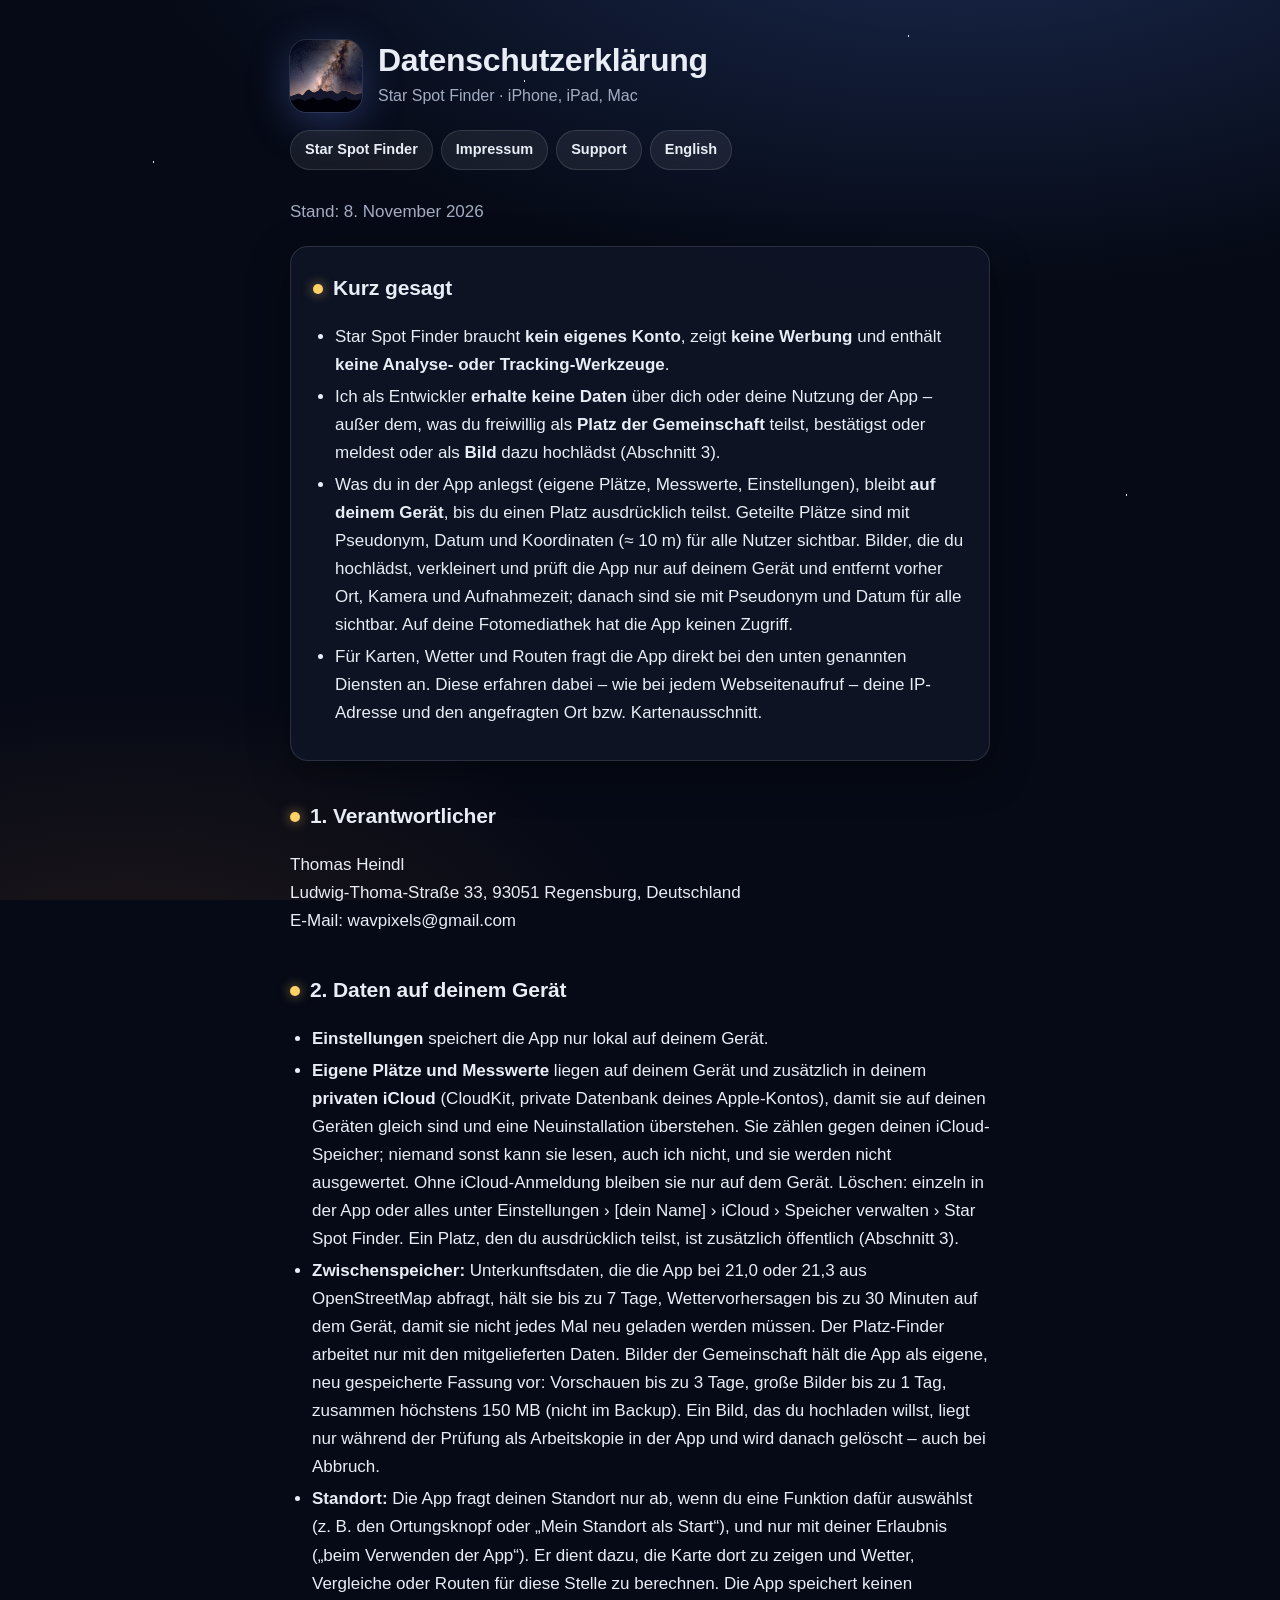
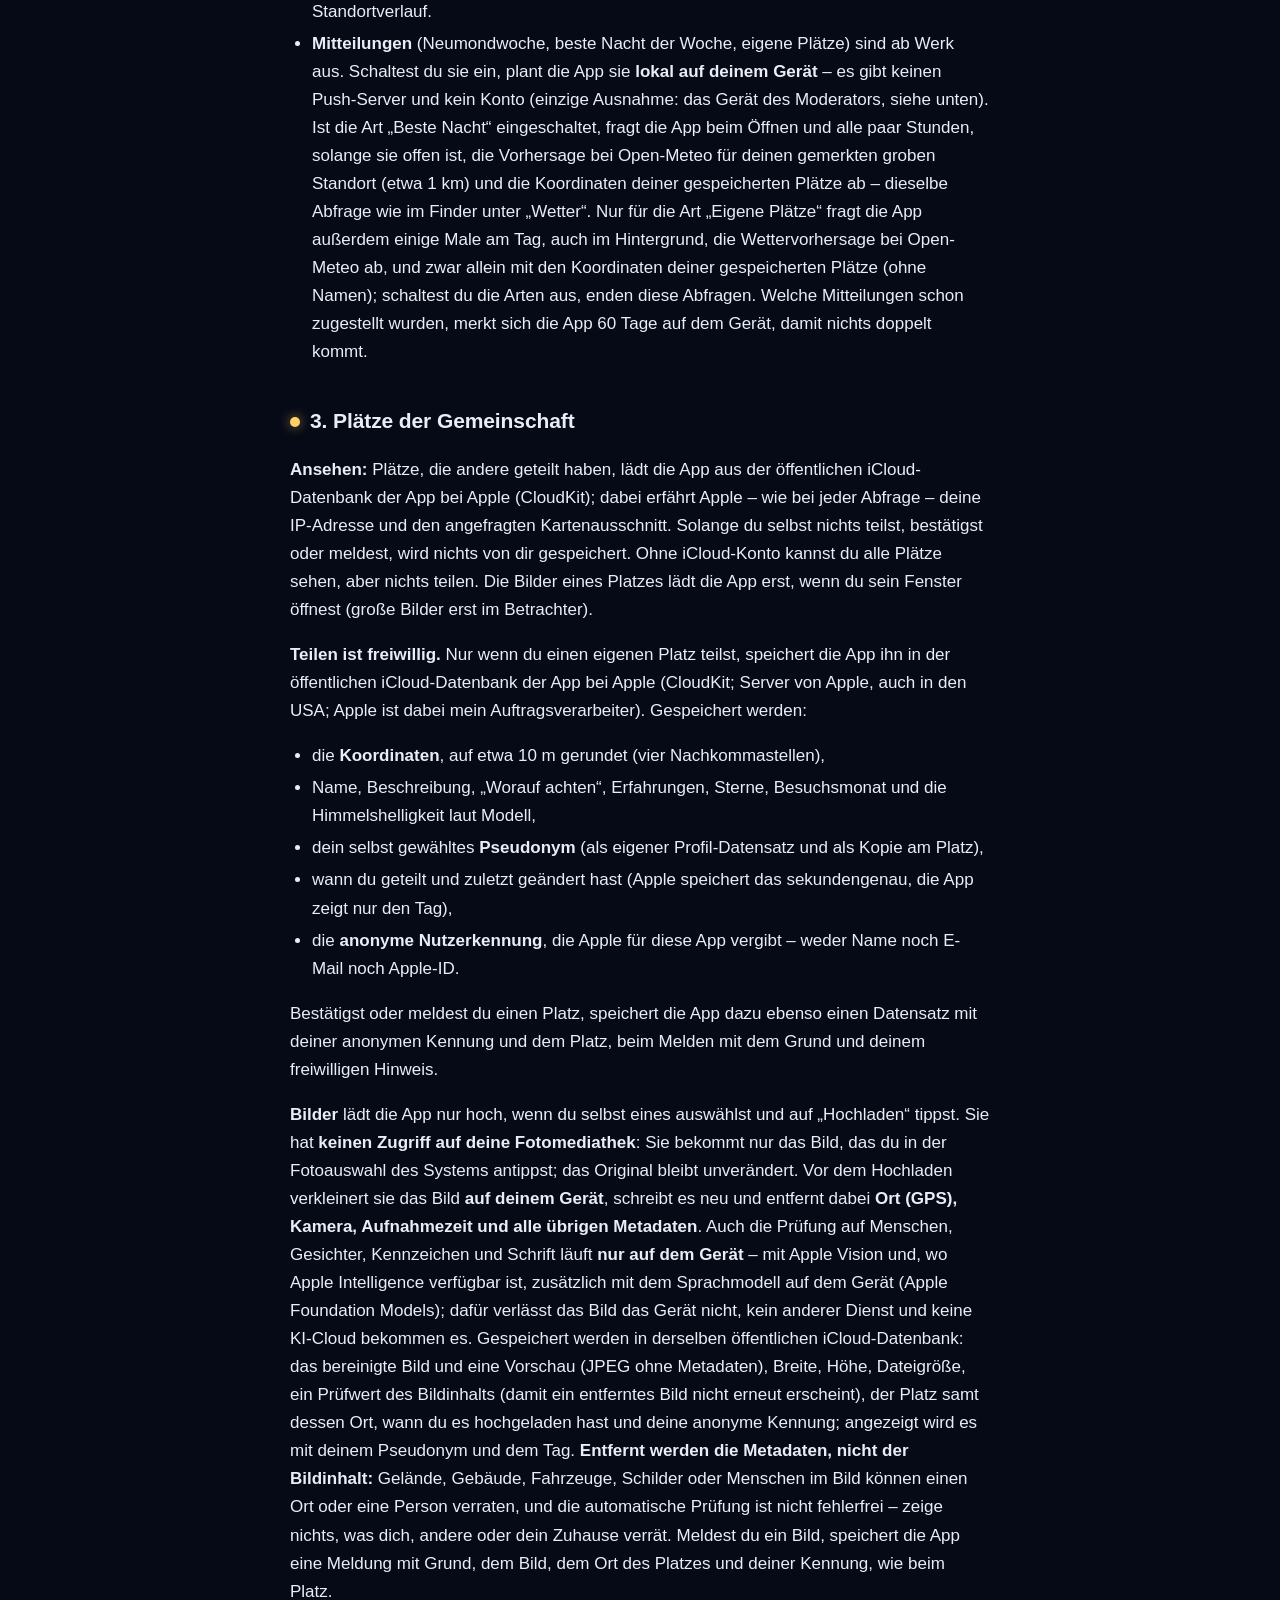
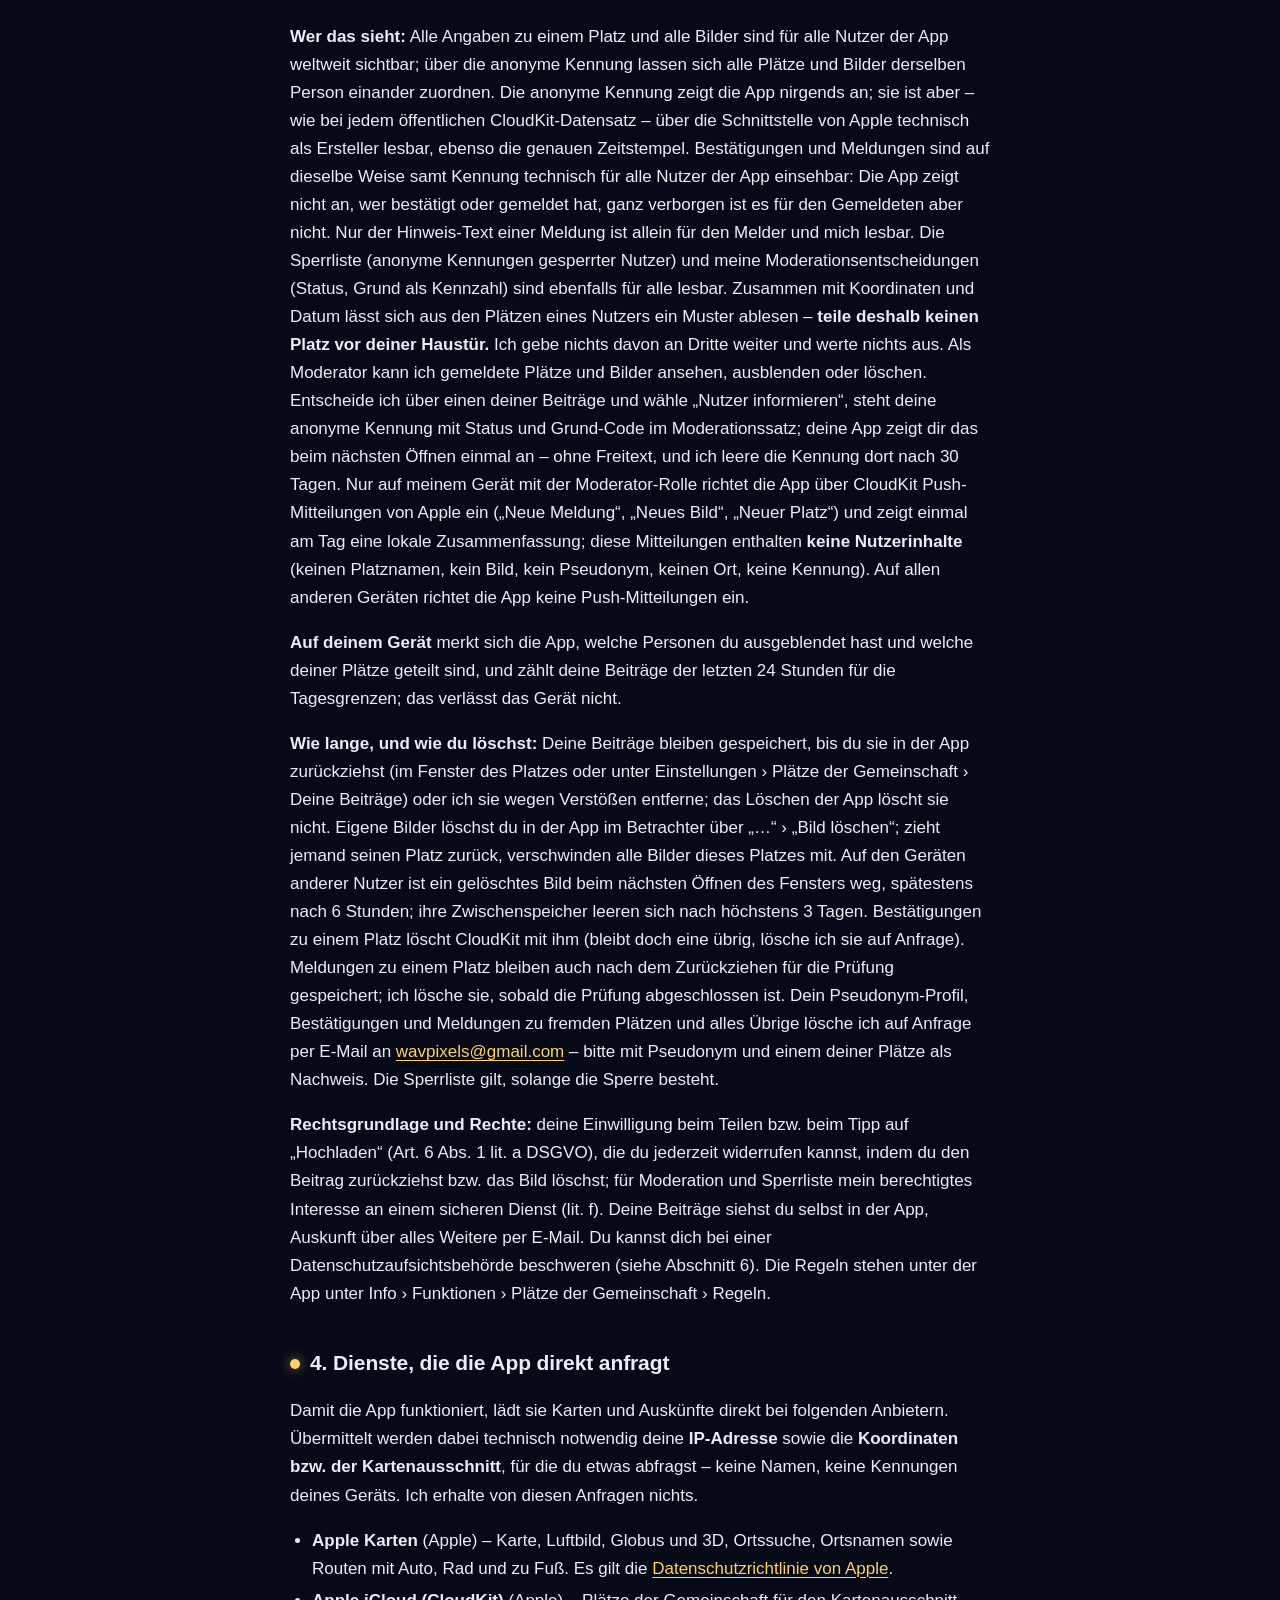
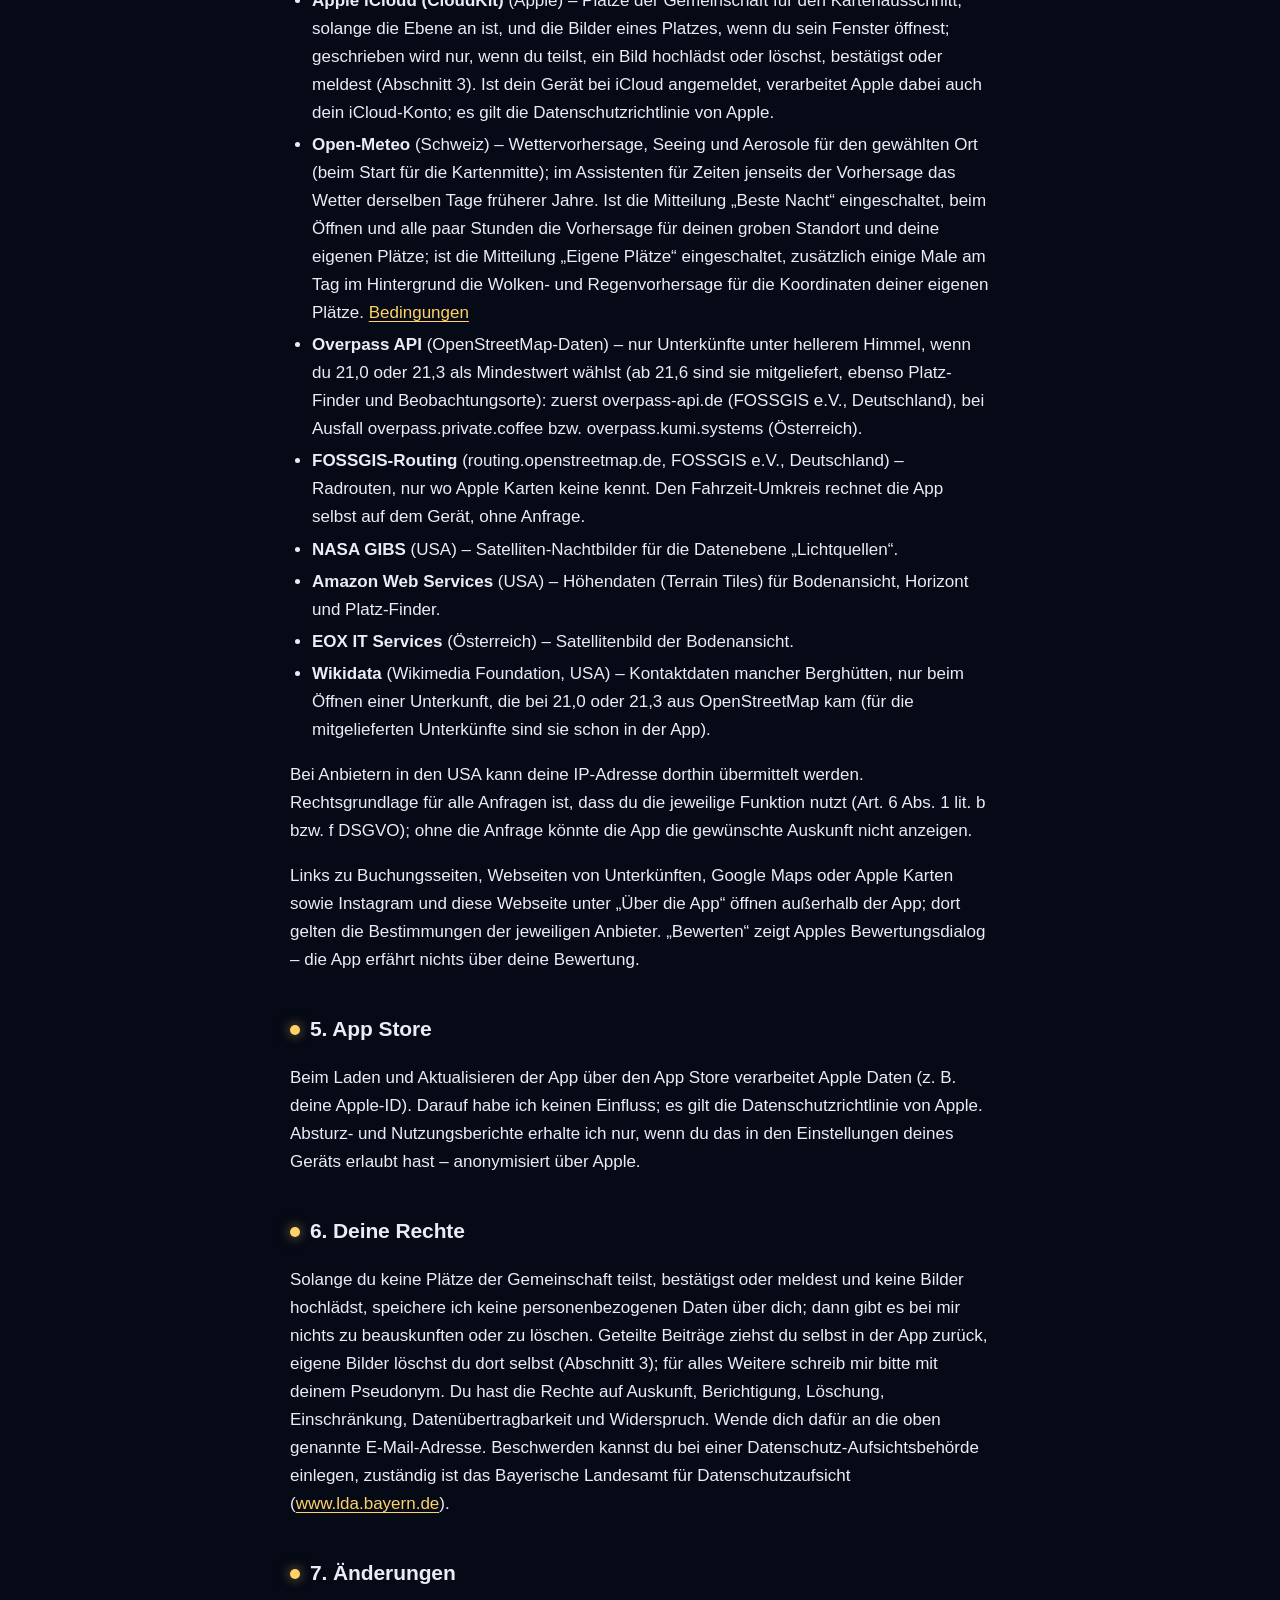
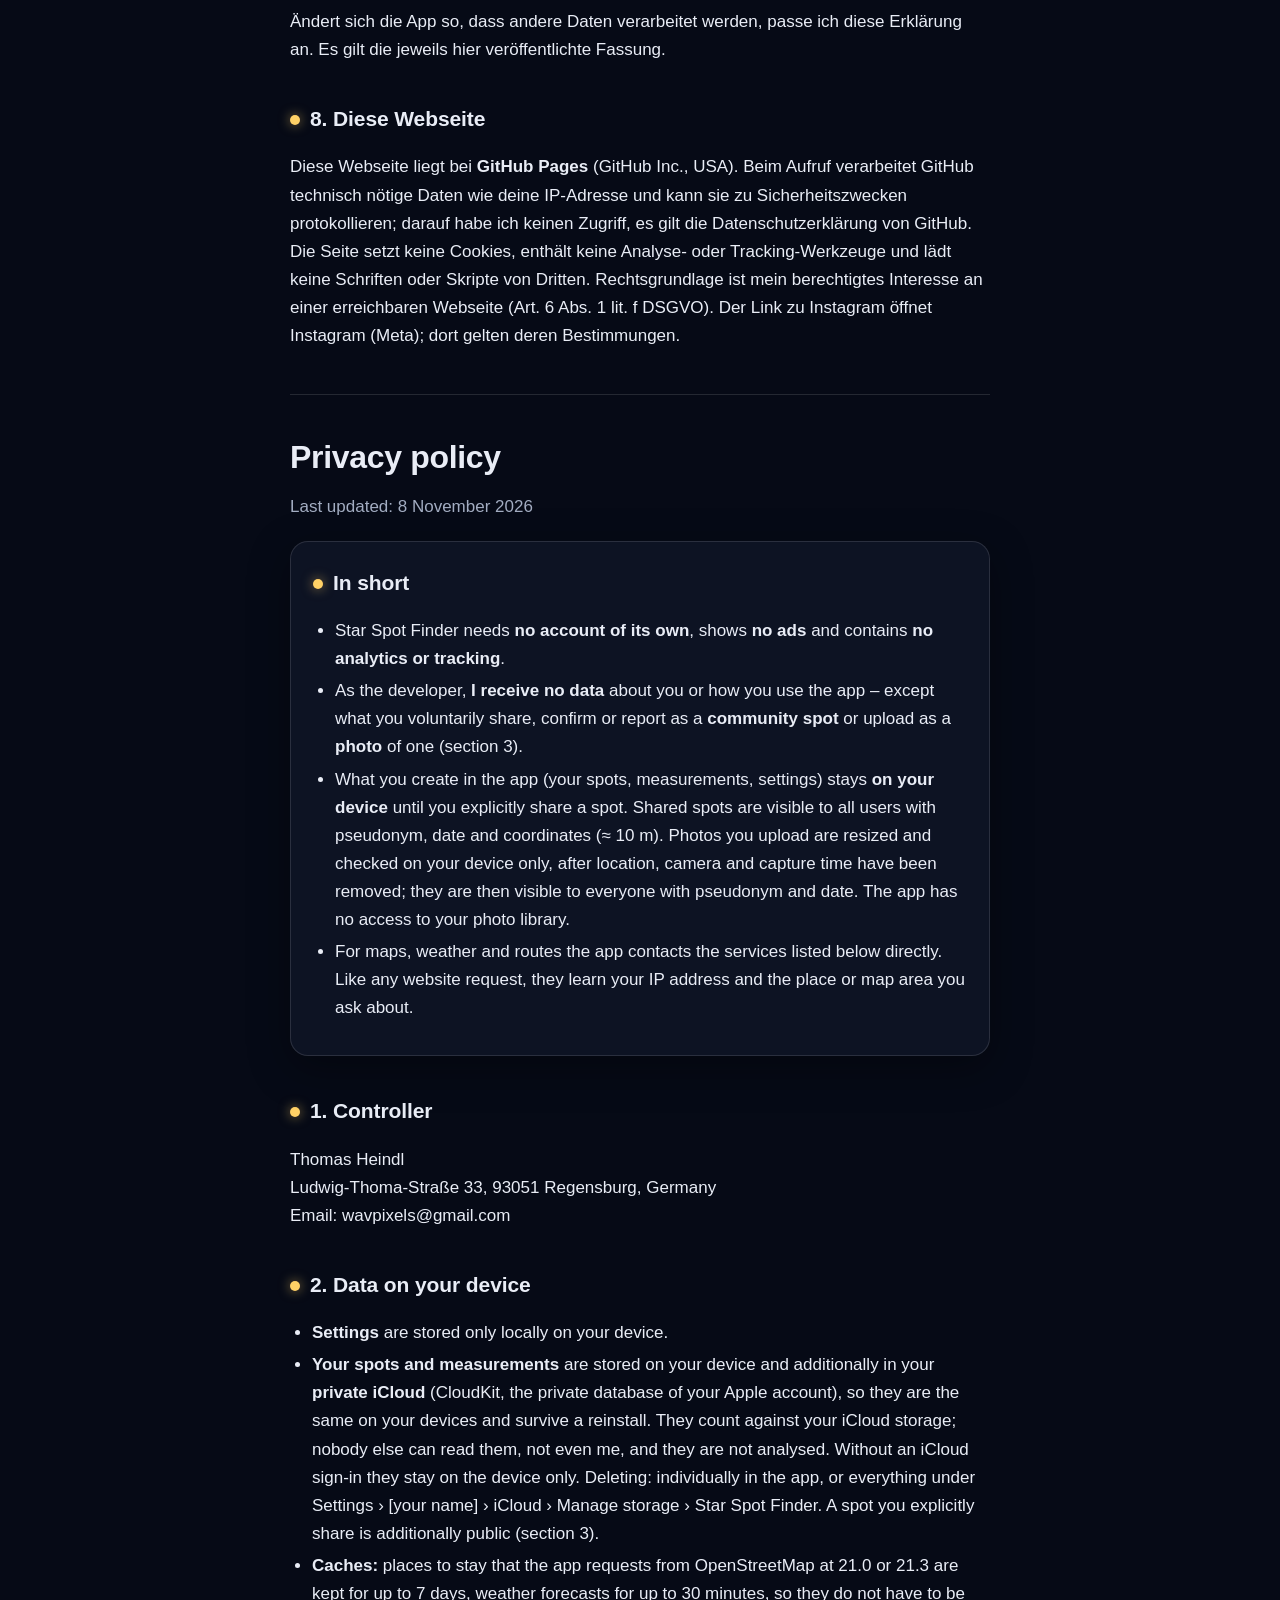
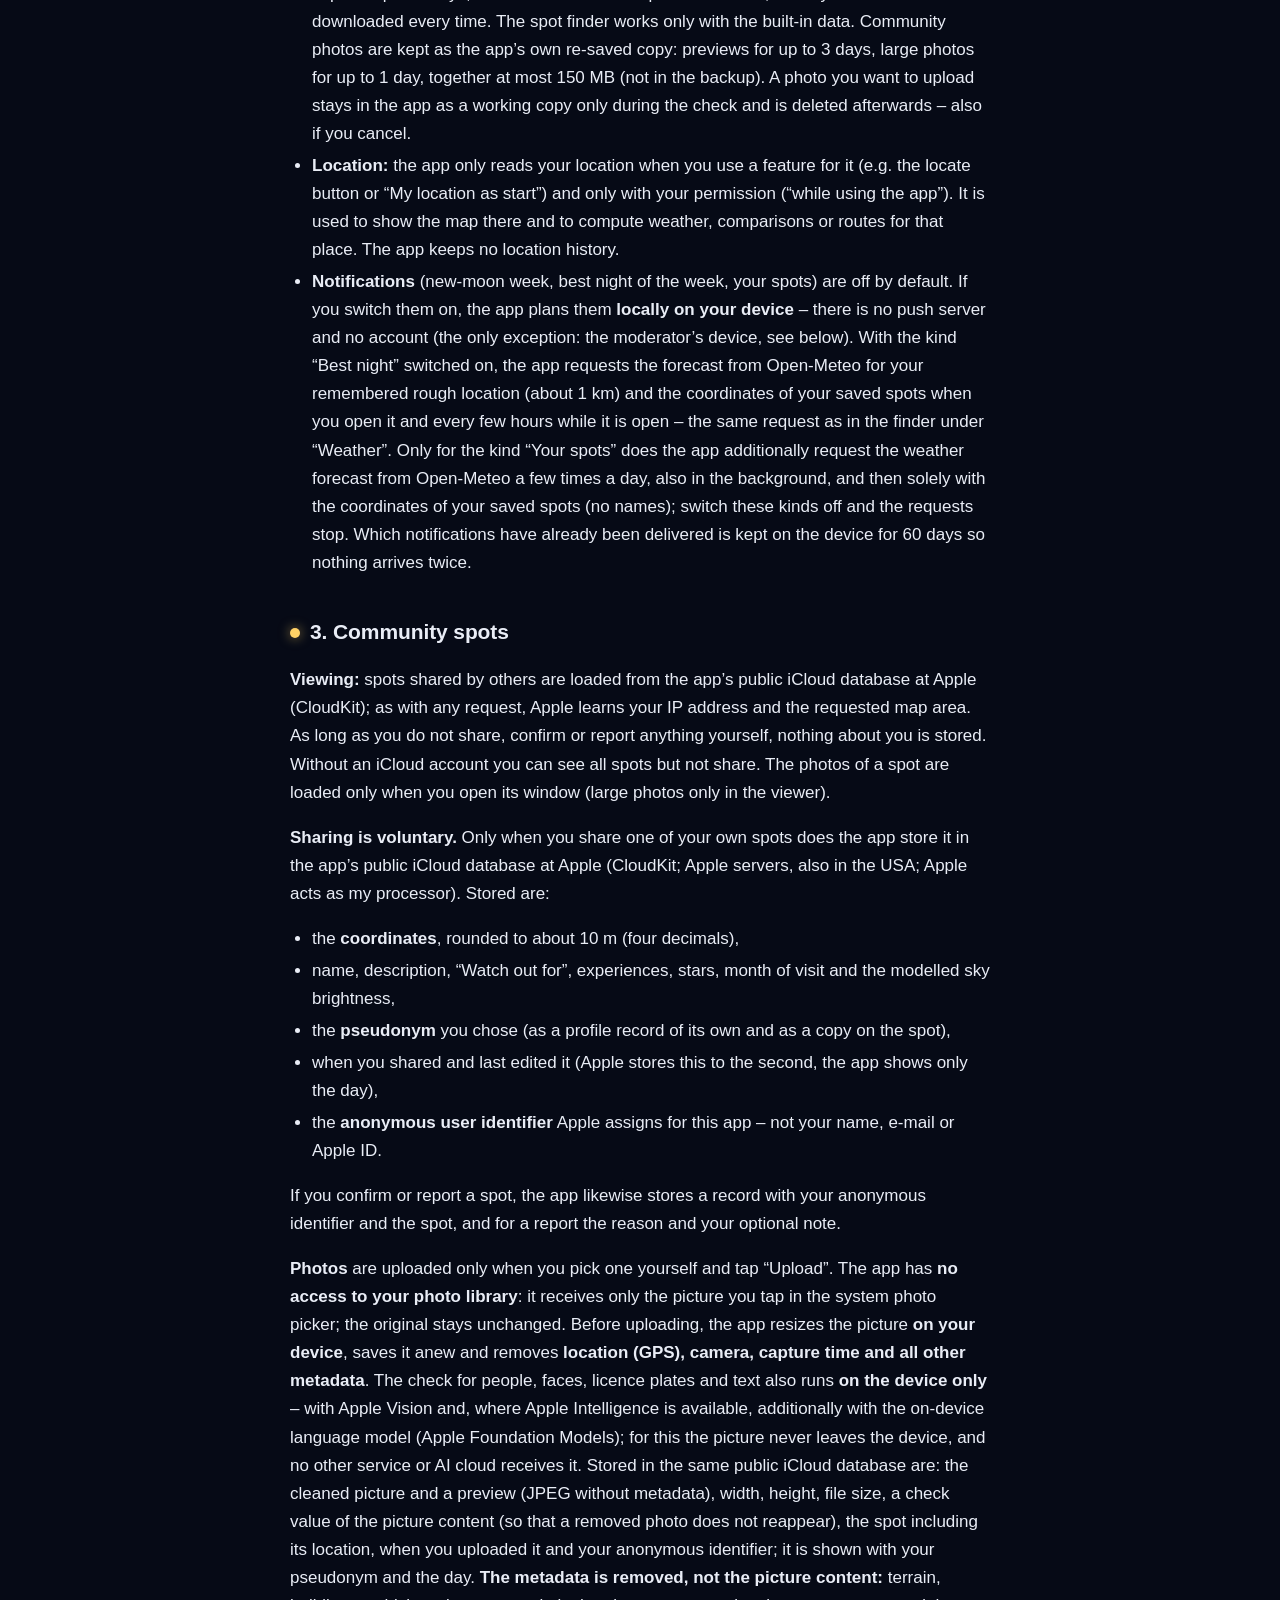
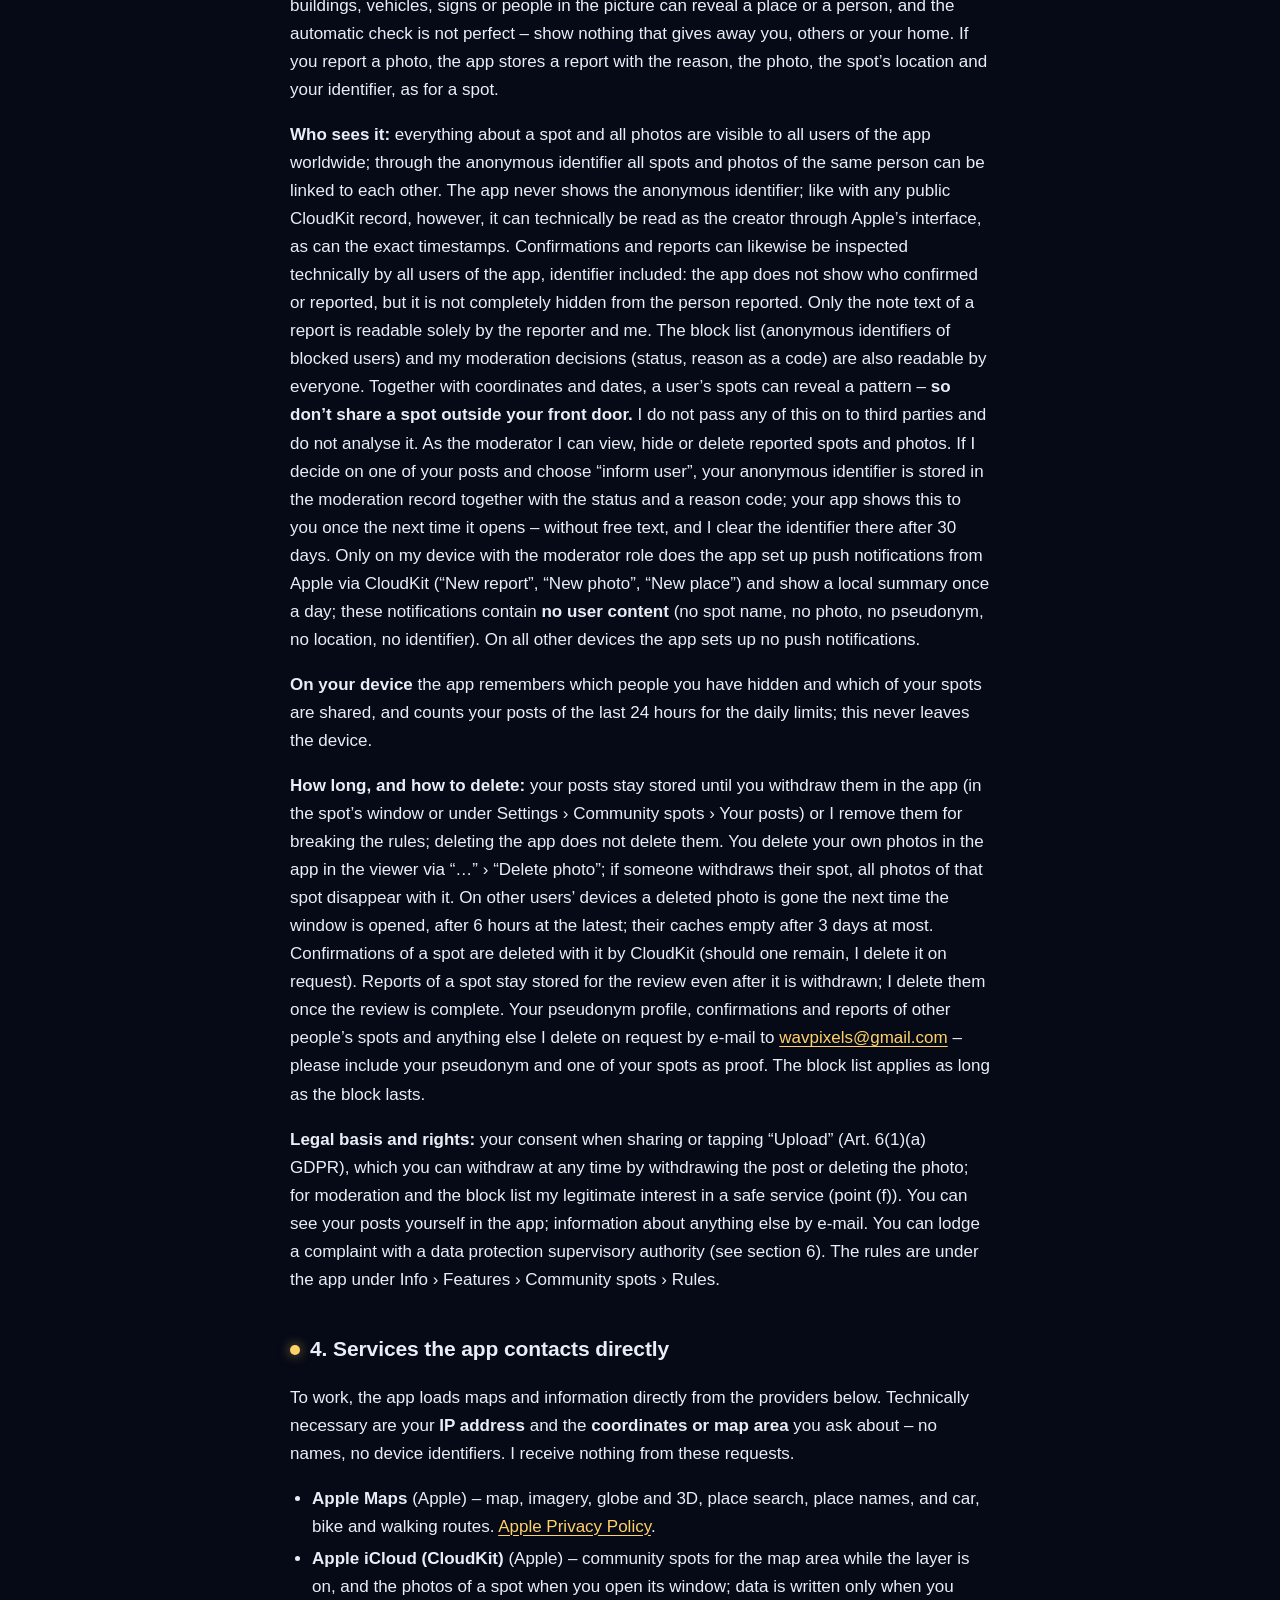
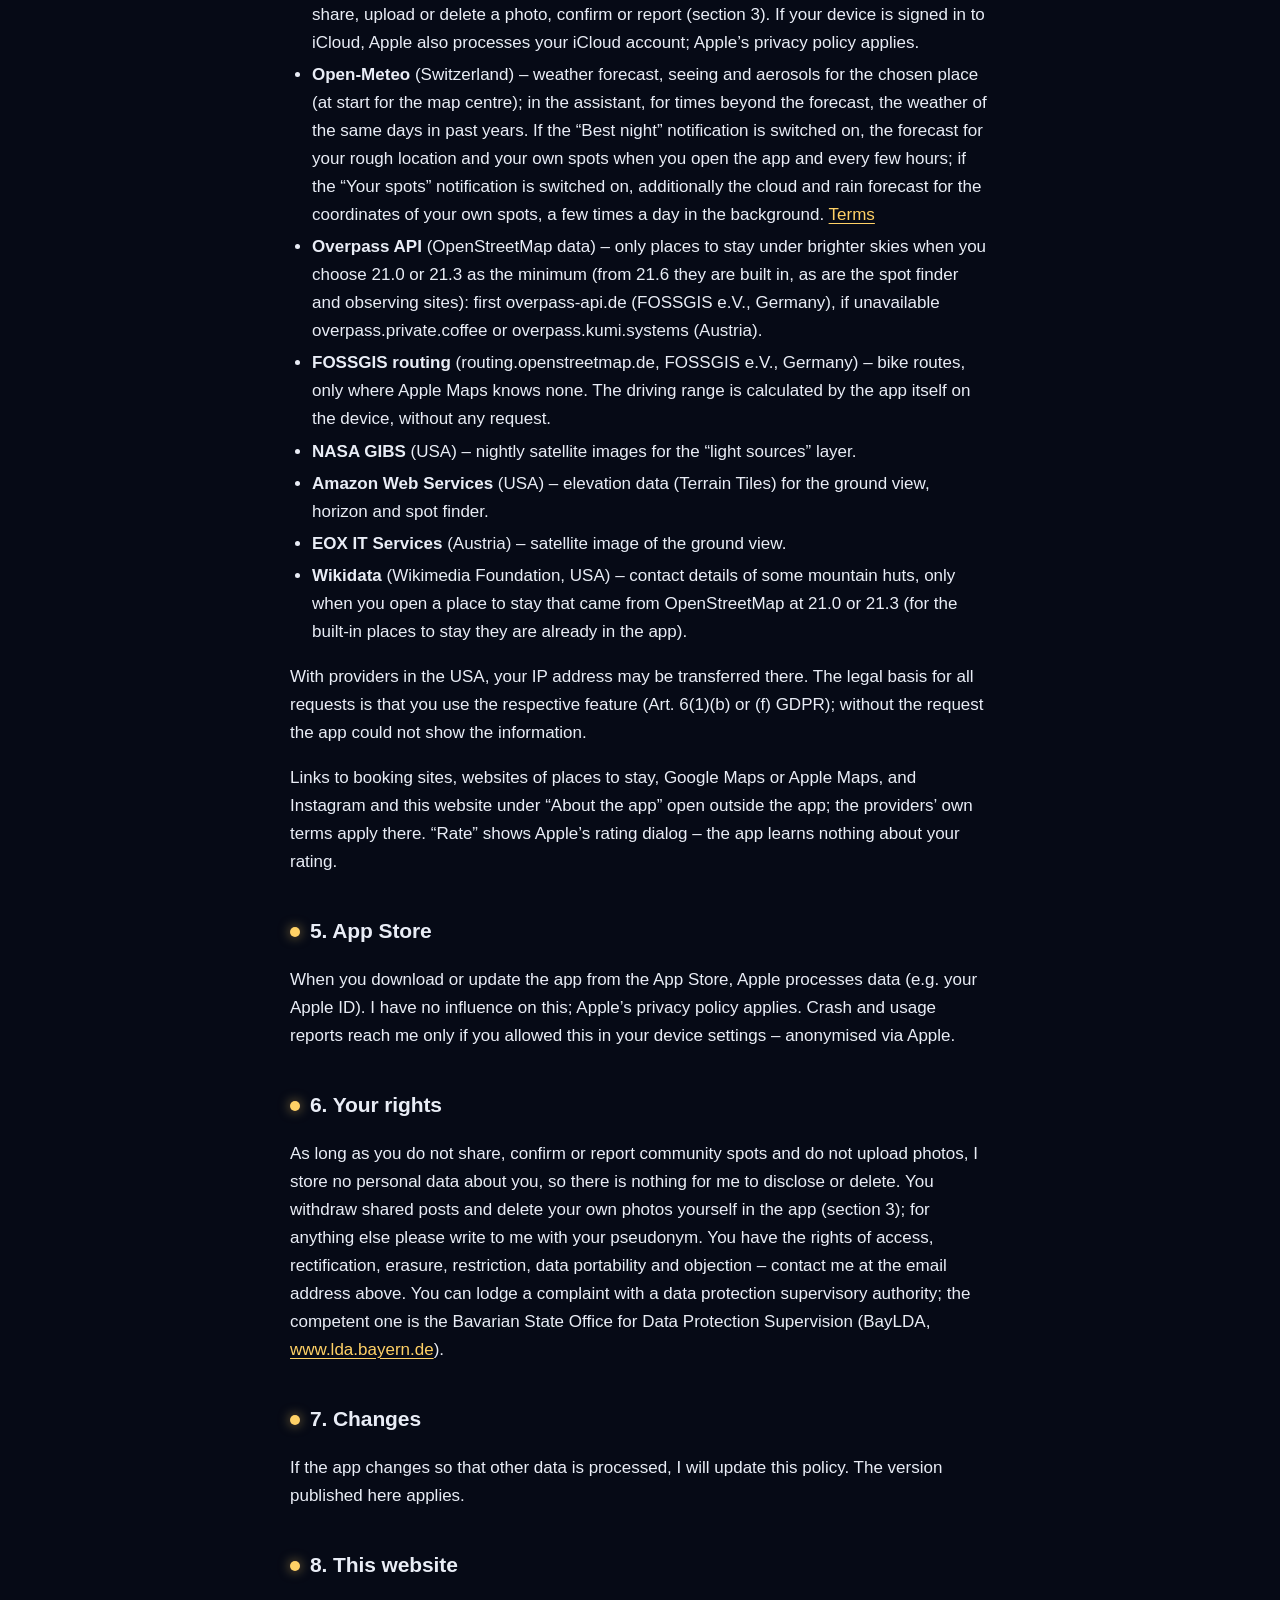
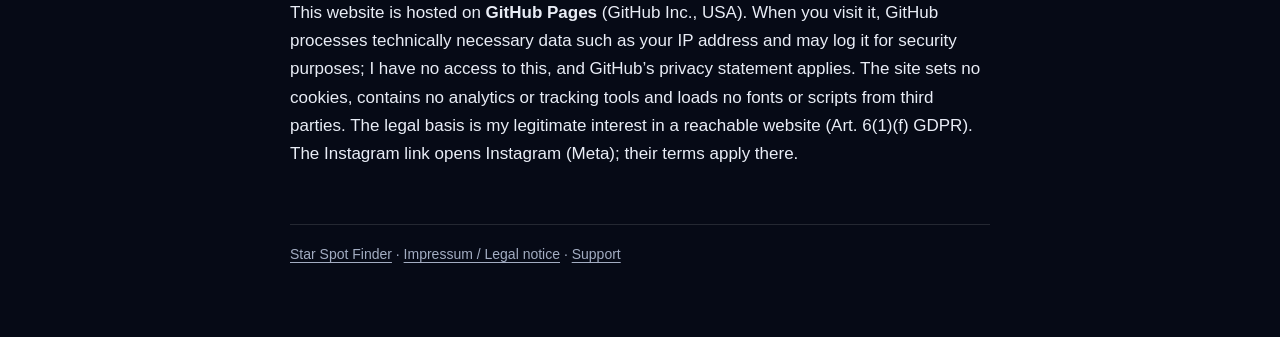
==== commit 0f479af6: "Webseite 2026-11-11" ====
--- a/datenschutz.html
+++ b/datenschutz.html
@@ -35,8 +35,12 @@
 
 <h2>2. Daten auf deinem Gerät</h2>
 <ul>
-<li><b>Eigene Plätze, Messwerte und Einstellungen</b> speichert die App nur lokal auf deinem Gerät. Sie werden nicht
-hochgeladen – außer einem Platz, den du ausdrücklich teilst (Abschnitt 3). Löschst du die App, sind sie gelöscht.</li>
+<li><b>Einstellungen</b> speichert die App nur lokal auf deinem Gerät.</li>
+<li><b>Eigene Plätze und Messwerte</b> liegen auf deinem Gerät und zusätzlich in deinem <b>privaten iCloud</b> (CloudKit,
+private Datenbank deines Apple-Kontos), damit sie auf deinen Geräten gleich sind und eine Neuinstallation überstehen. Sie
+zählen gegen deinen iCloud-Speicher; niemand sonst kann sie lesen, auch ich nicht, und sie werden nicht ausgewertet. Ohne
+iCloud-Anmeldung bleiben sie nur auf dem Gerät. Löschen: einzeln in der App oder alles unter Einstellungen › [dein Name] ›
+iCloud › Speicher verwalten › Star Spot Finder. Ein Platz, den du ausdrücklich teilst, ist zusätzlich öffentlich (Abschnitt 3).</li>
 <li><b>Zwischenspeicher:</b> Unterkunftsdaten, die die App bei 21,0 oder 21,3 aus OpenStreetMap abfragt, hält sie bis
 zu 7 Tage, Wettervorhersagen bis zu 30 Minuten auf dem Gerät, damit sie nicht jedes Mal neu geladen werden müssen. Der
 Platz-Finder arbeitet nur mit den mitgelieferten Daten. Bilder der Gemeinschaft hält die App als eigene, neu
@@ -143,8 +147,8 @@
 Mindestwert wählst (ab 21,6 sind sie mitgeliefert, ebenso Platz-Finder und Beobachtungsorte): zuerst
 overpass-api.de (FOSSGIS e.V., Deutschland), bei Ausfall overpass.private.coffee bzw. overpass.kumi.systems
 (Österreich).</li>
-<li><b>FOSSGIS-Routing</b> (routing.openstreetmap.de, FOSSGIS e.V., Deutschland) – Fahrzeit-Umkreis und Radrouten, wo
-Apple Karten keine kennt.</li>
+<li><b>FOSSGIS-Routing</b> (routing.openstreetmap.de, FOSSGIS e.V., Deutschland) – Radrouten, nur wo Apple Karten keine
+kennt. Den Fahrzeit-Umkreis rechnet die App selbst auf dem Gerät, ohne Anfrage.</li>
 <li><b>NASA GIBS</b> (USA) – Satelliten-Nachtbilder für die Datenebene „Lichtquellen“.</li>
 <li><b>Amazon Web Services</b> (USA) – Höhendaten (Terrain Tiles) für Bodenansicht, Horizont und Platz-Finder.</li>
 <li><b>EOX IT Services</b> (Österreich) – Satellitenbild der Bodenansicht.</li>
@@ -209,8 +213,12 @@
 
 <h2>2. Data on your device</h2>
 <ul>
-<li><b>Your spots, measurements and settings</b> are stored only locally on your device and are never uploaded –
-except a spot you explicitly share (section 3). Deleting the app deletes them.</li>
+<li><b>Settings</b> are stored only locally on your device.</li>
+<li><b>Your spots and measurements</b> are stored on your device and additionally in your <b>private iCloud</b> (CloudKit,
+the private database of your Apple account), so they are the same on your devices and survive a reinstall. They count
+against your iCloud storage; nobody else can read them, not even me, and they are not analysed. Without an iCloud sign-in
+they stay on the device only. Deleting: individually in the app, or everything under Settings › [your name] › iCloud ›
+Manage storage › Star Spot Finder. A spot you explicitly share is additionally public (section 3).</li>
 <li><b>Caches:</b> places to stay that the app requests from OpenStreetMap at 21.0 or 21.3 are kept for up to 7 days,
 weather forecasts for up to 30 minutes, so they do not have to be downloaded every time. The spot finder works only with
 the built-in data. Community photos are kept as the app’s own re-saved copy: previews for up to 3 days, large photos for
@@ -311,8 +319,8 @@
 <li><b>Overpass API</b> (OpenStreetMap data) – only places to stay under brighter skies when you choose 21.0 or 21.3 as
 the minimum (from 21.6 they are built in, as are the spot finder and observing sites): first overpass-api.de
 (FOSSGIS e.V., Germany), if unavailable overpass.private.coffee or overpass.kumi.systems (Austria).</li>
-<li><b>FOSSGIS routing</b> (routing.openstreetmap.de, FOSSGIS e.V., Germany) – driving range, and bike routes where
-Apple Maps knows none.</li>
+<li><b>FOSSGIS routing</b> (routing.openstreetmap.de, FOSSGIS e.V., Germany) – bike routes, only where Apple Maps knows
+none. The driving range is calculated by the app itself on the device, without any request.</li>
 <li><b>NASA GIBS</b> (USA) – nightly satellite images for the “light sources” layer.</li>
 <li><b>Amazon Web Services</b> (USA) – elevation data (Terrain Tiles) for the ground view, horizon and spot finder.</li>
 <li><b>EOX IT Services</b> (Austria) – satellite image of the ground view.</li>
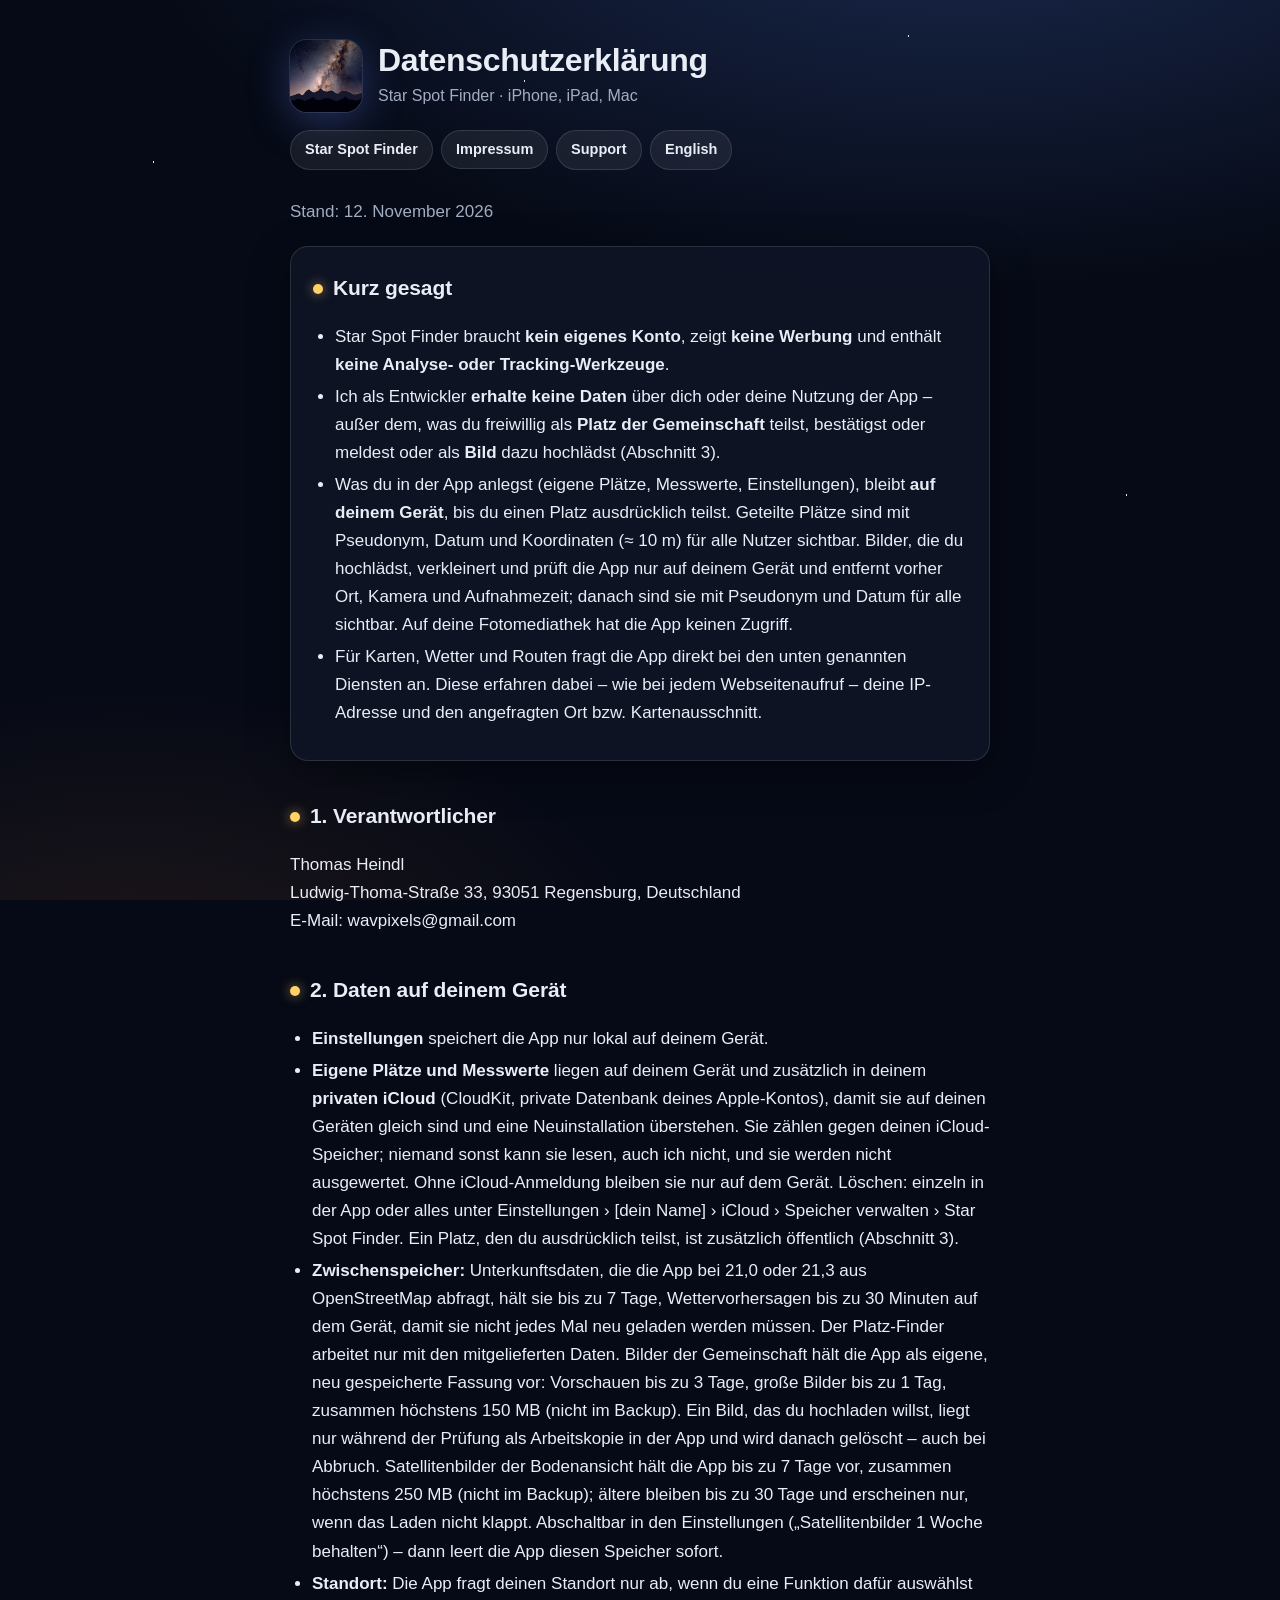
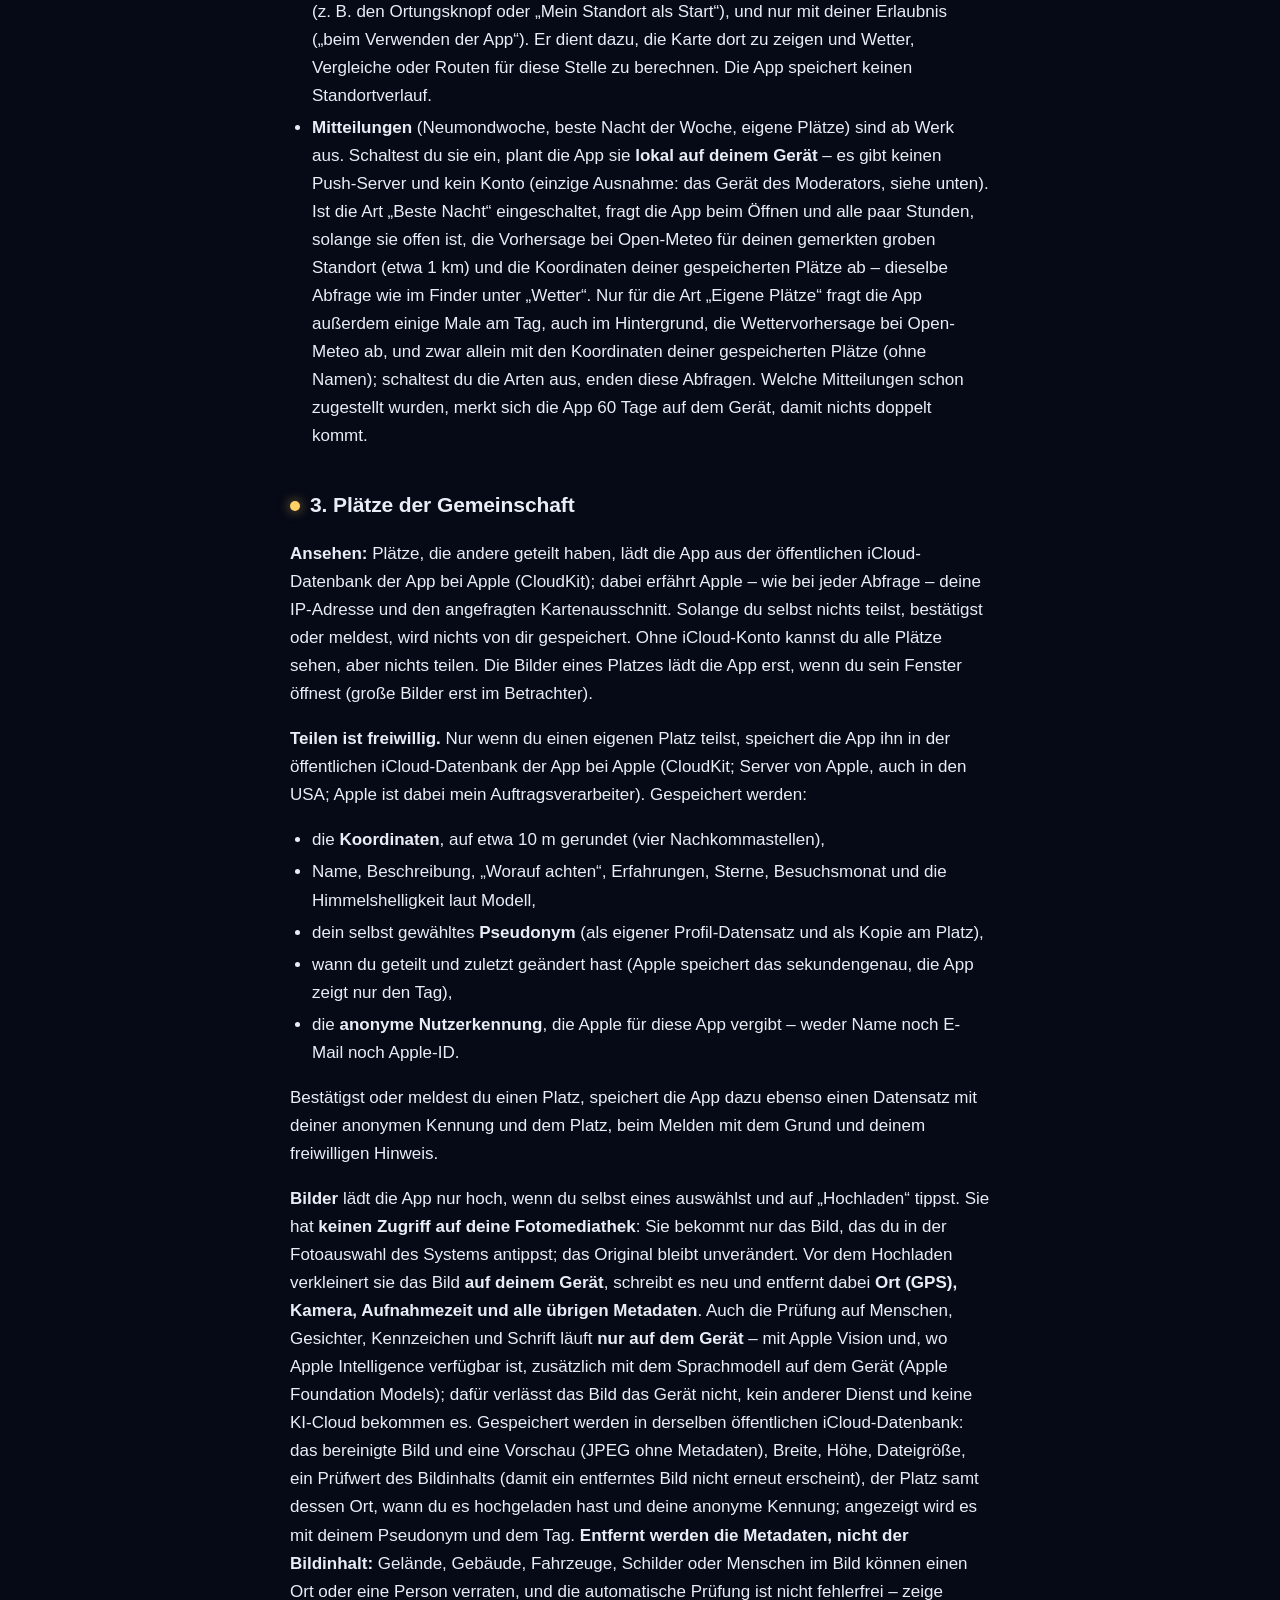
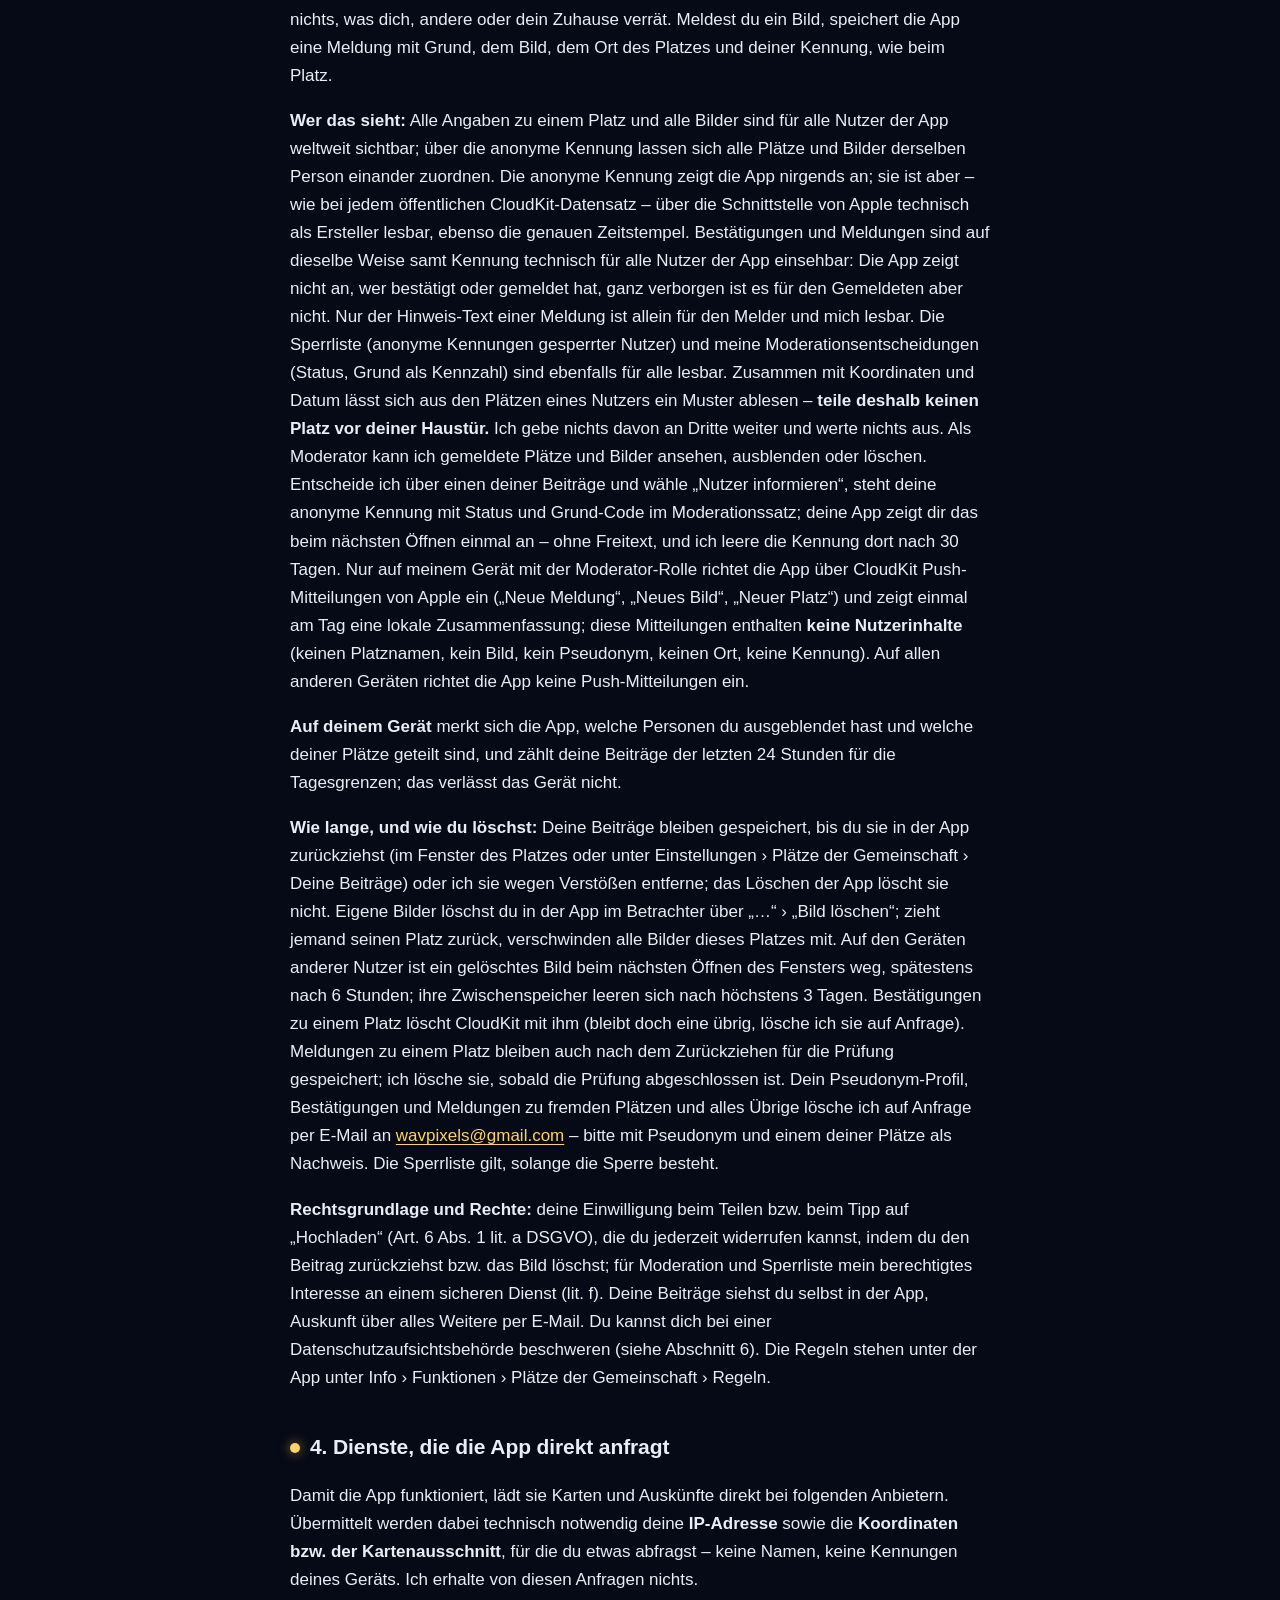
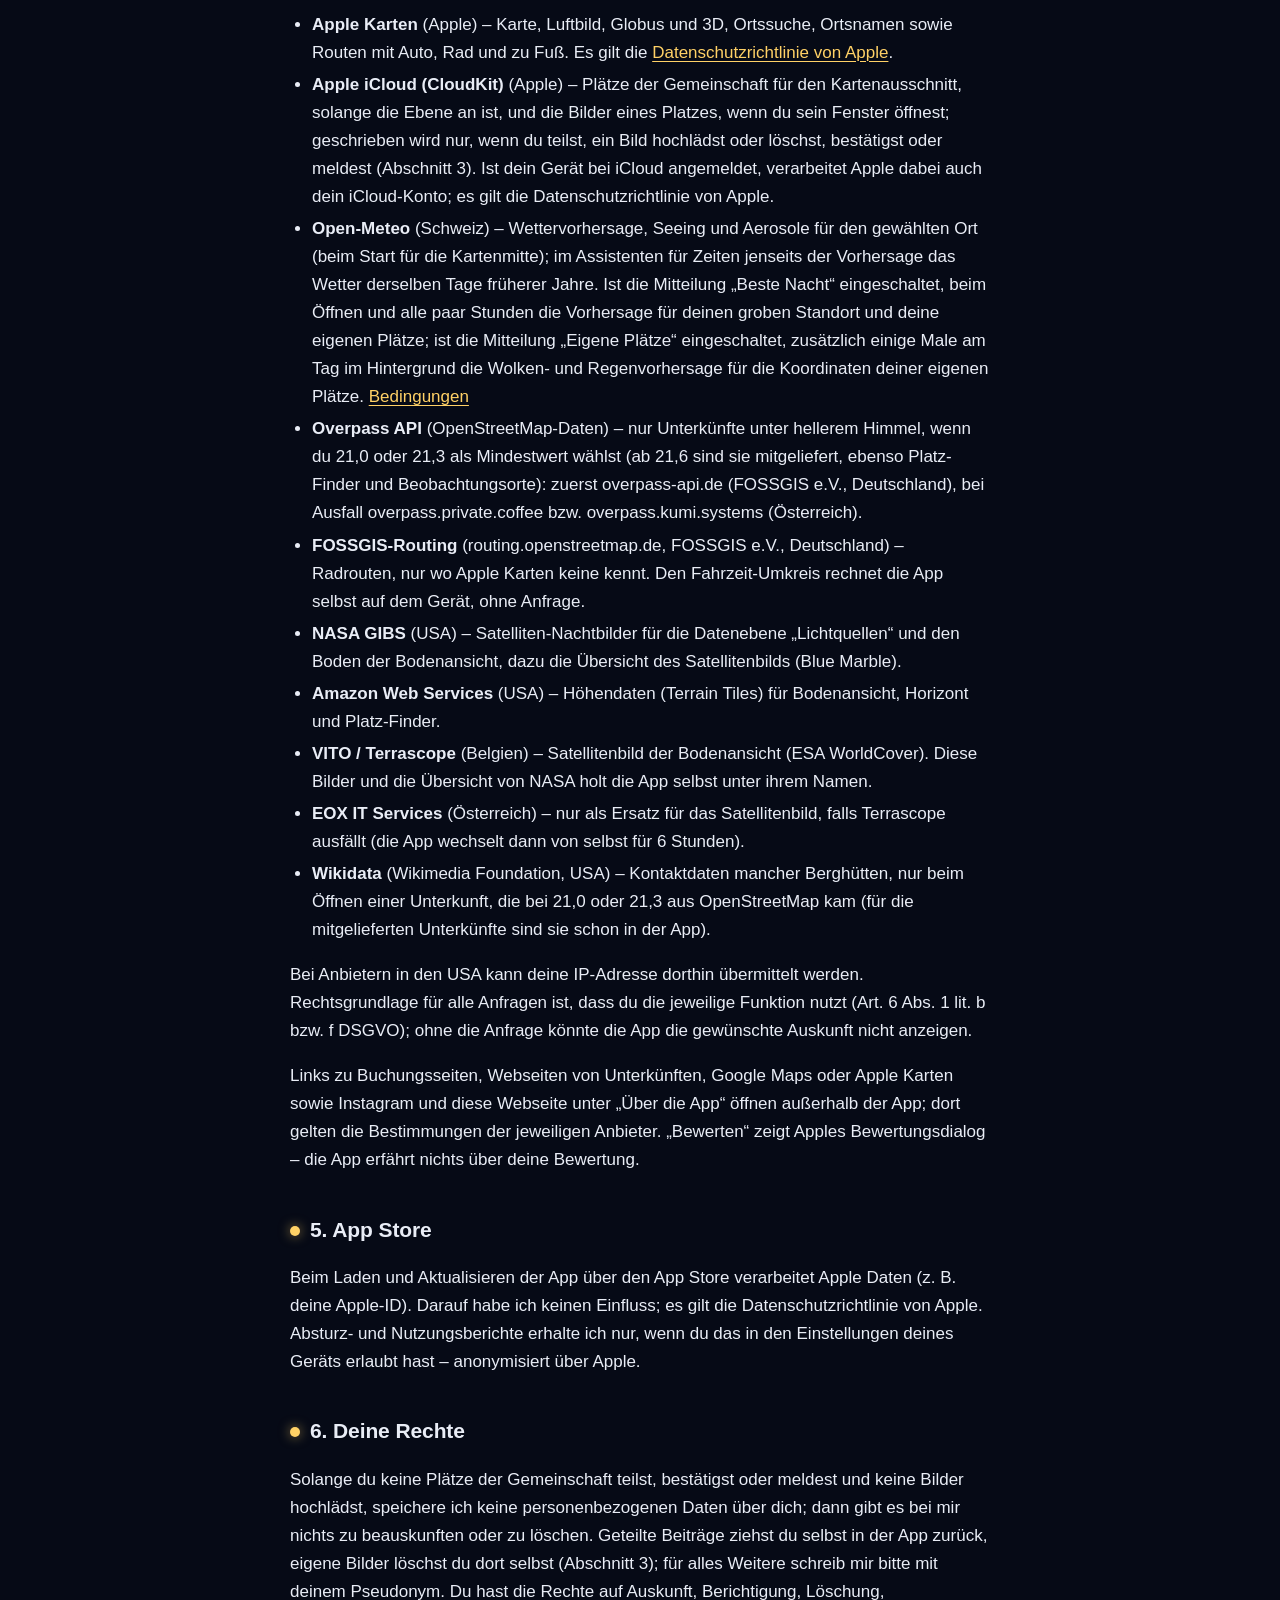
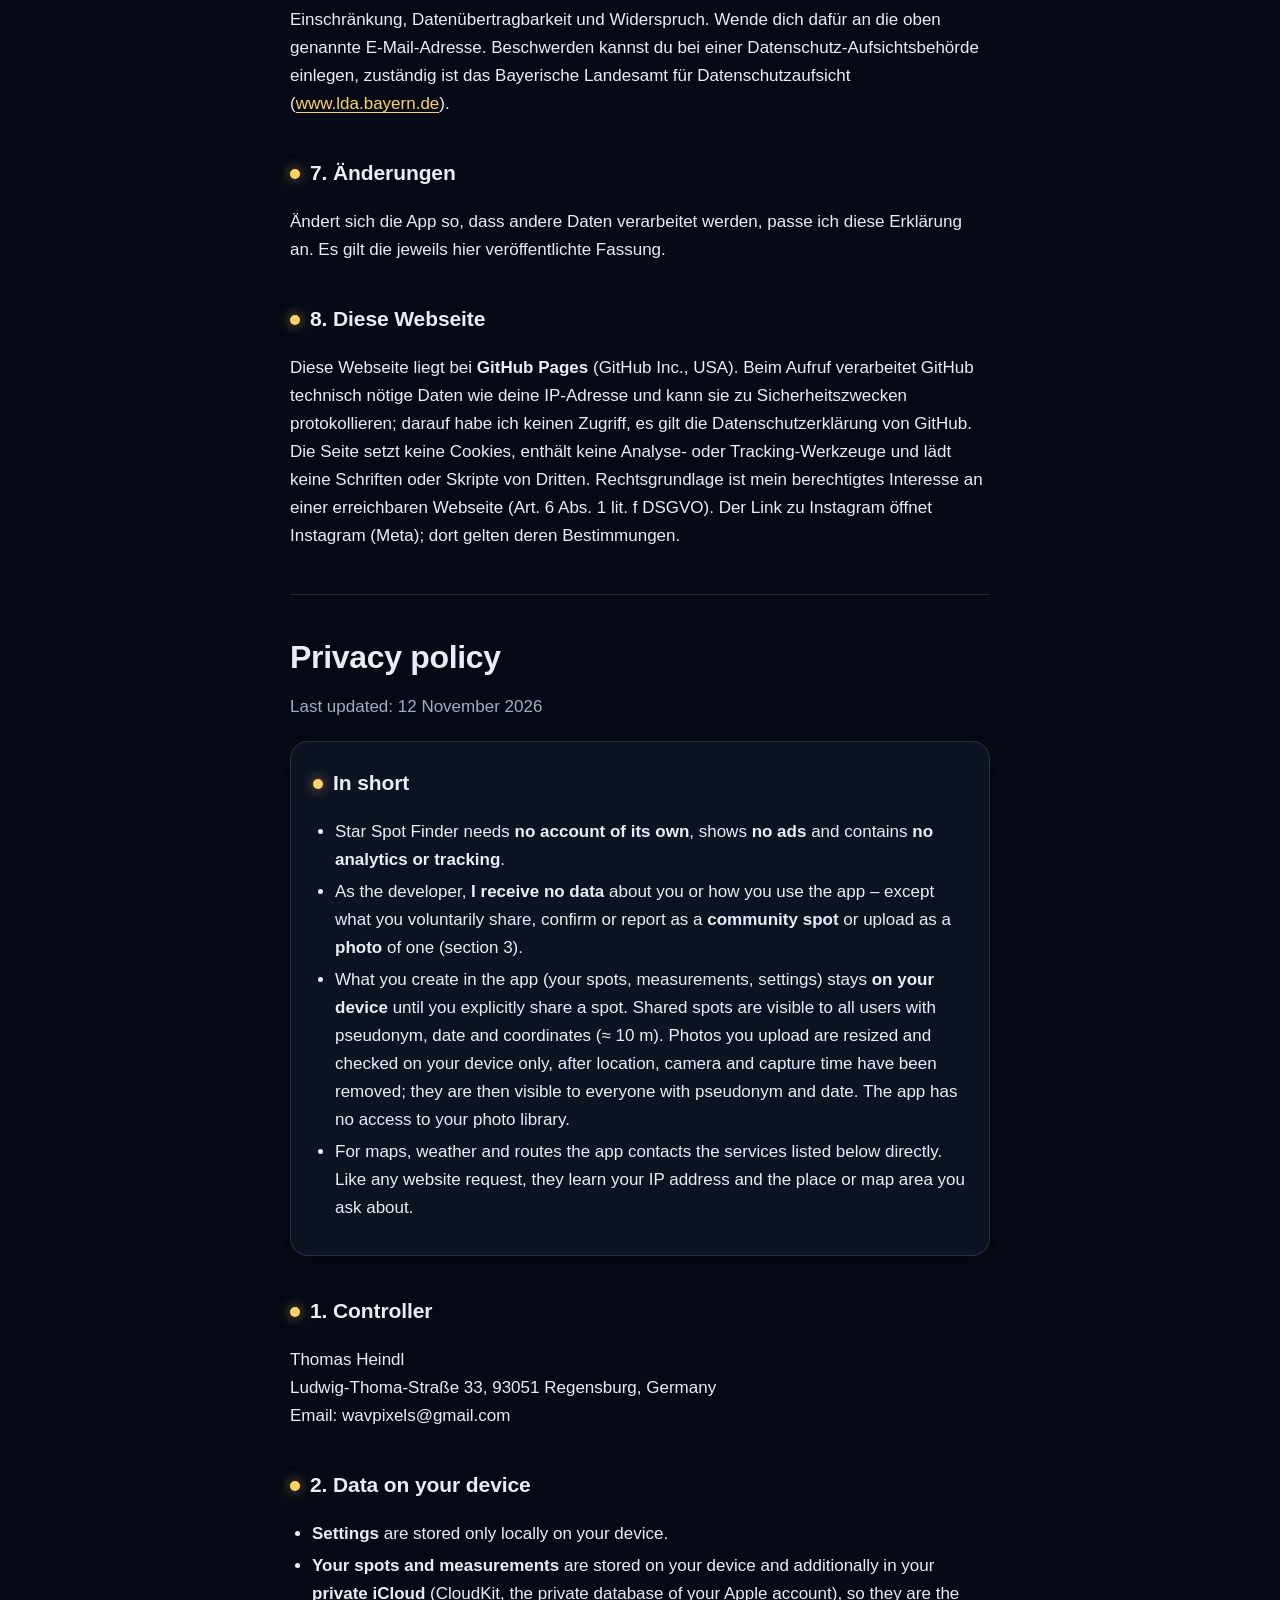
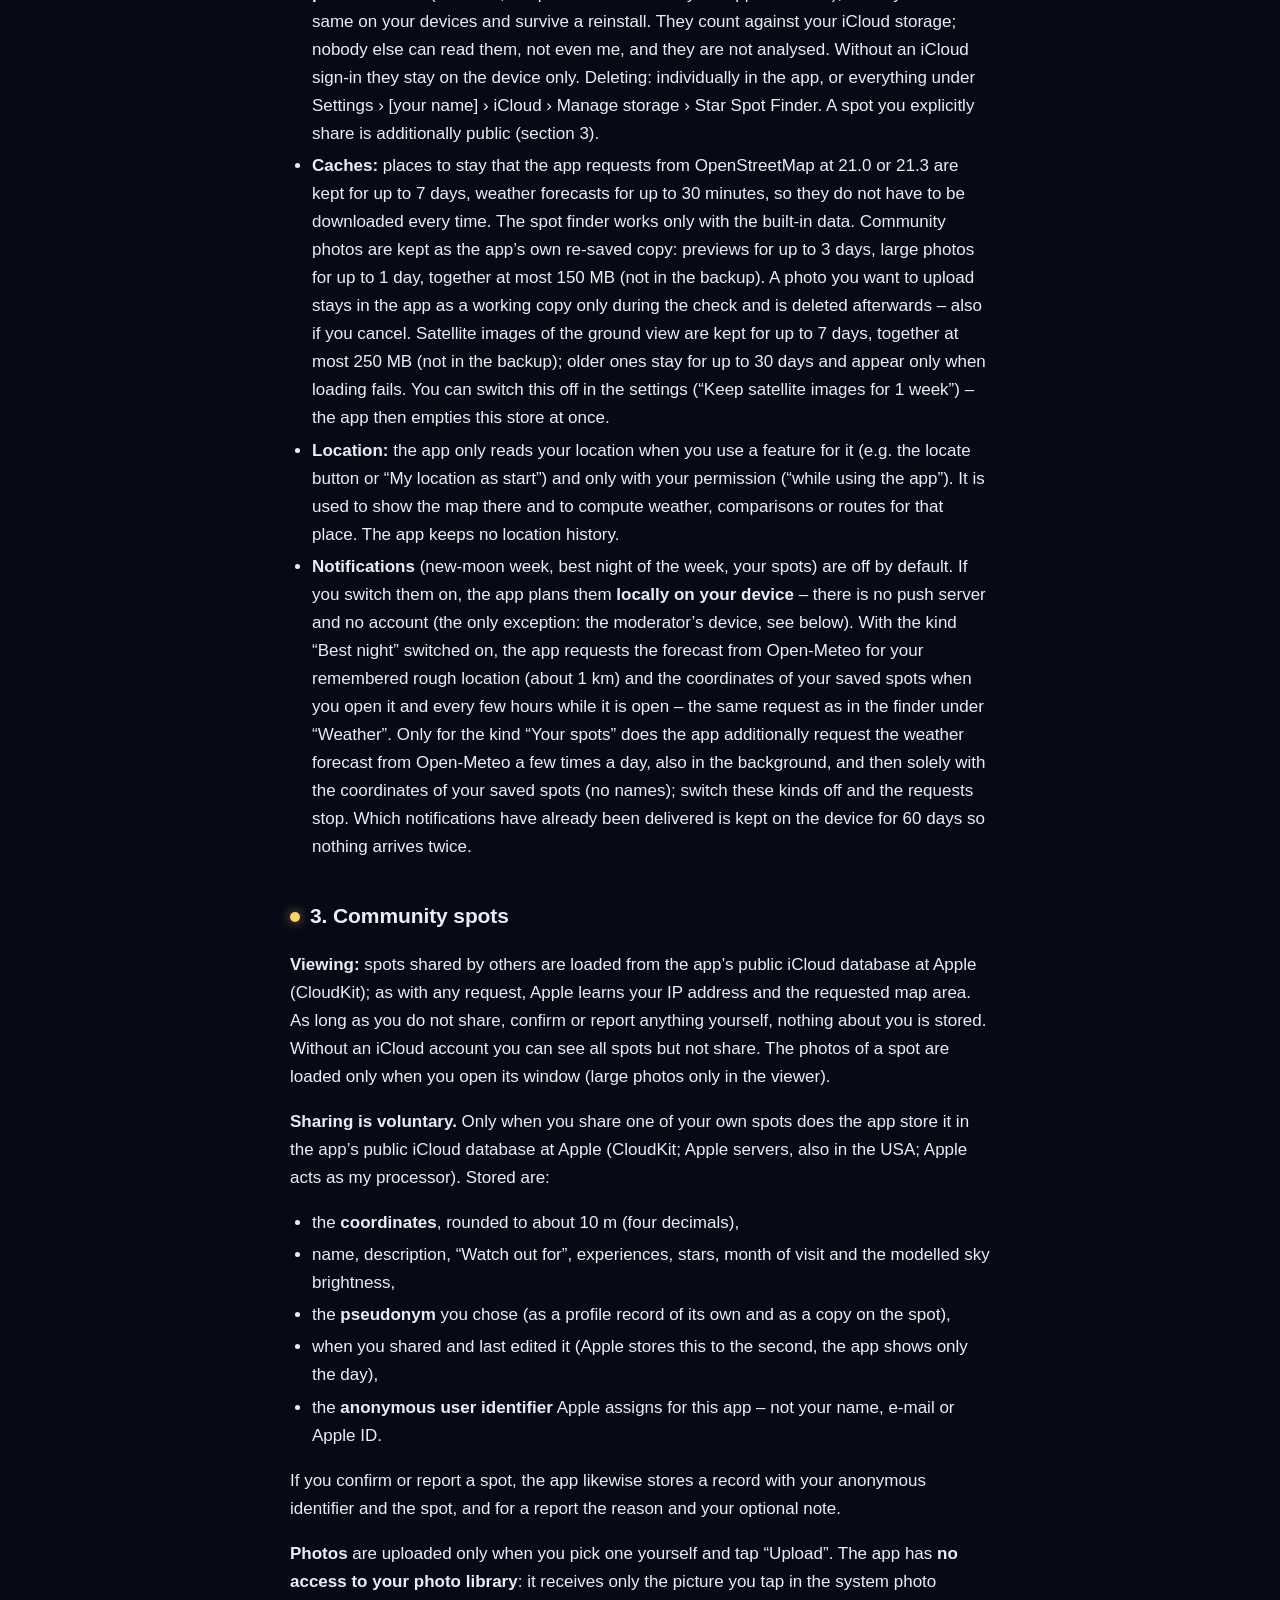
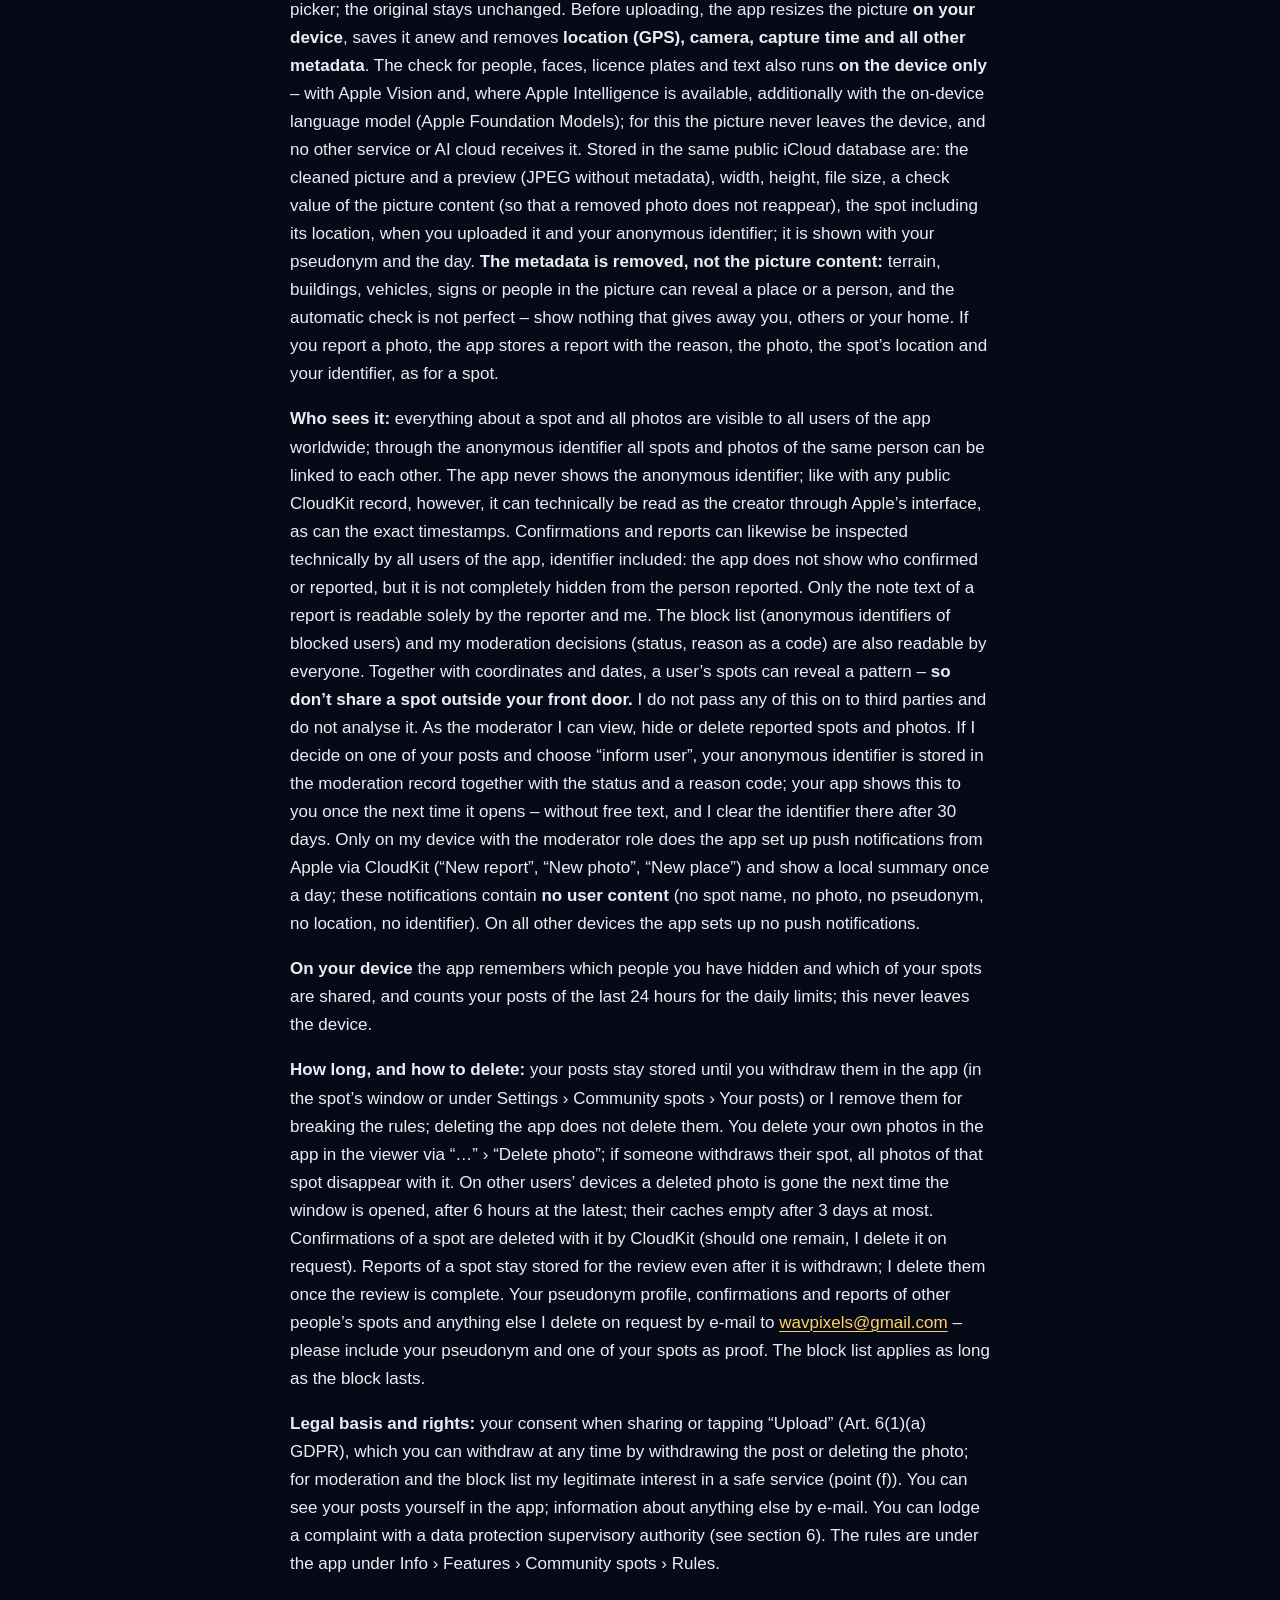
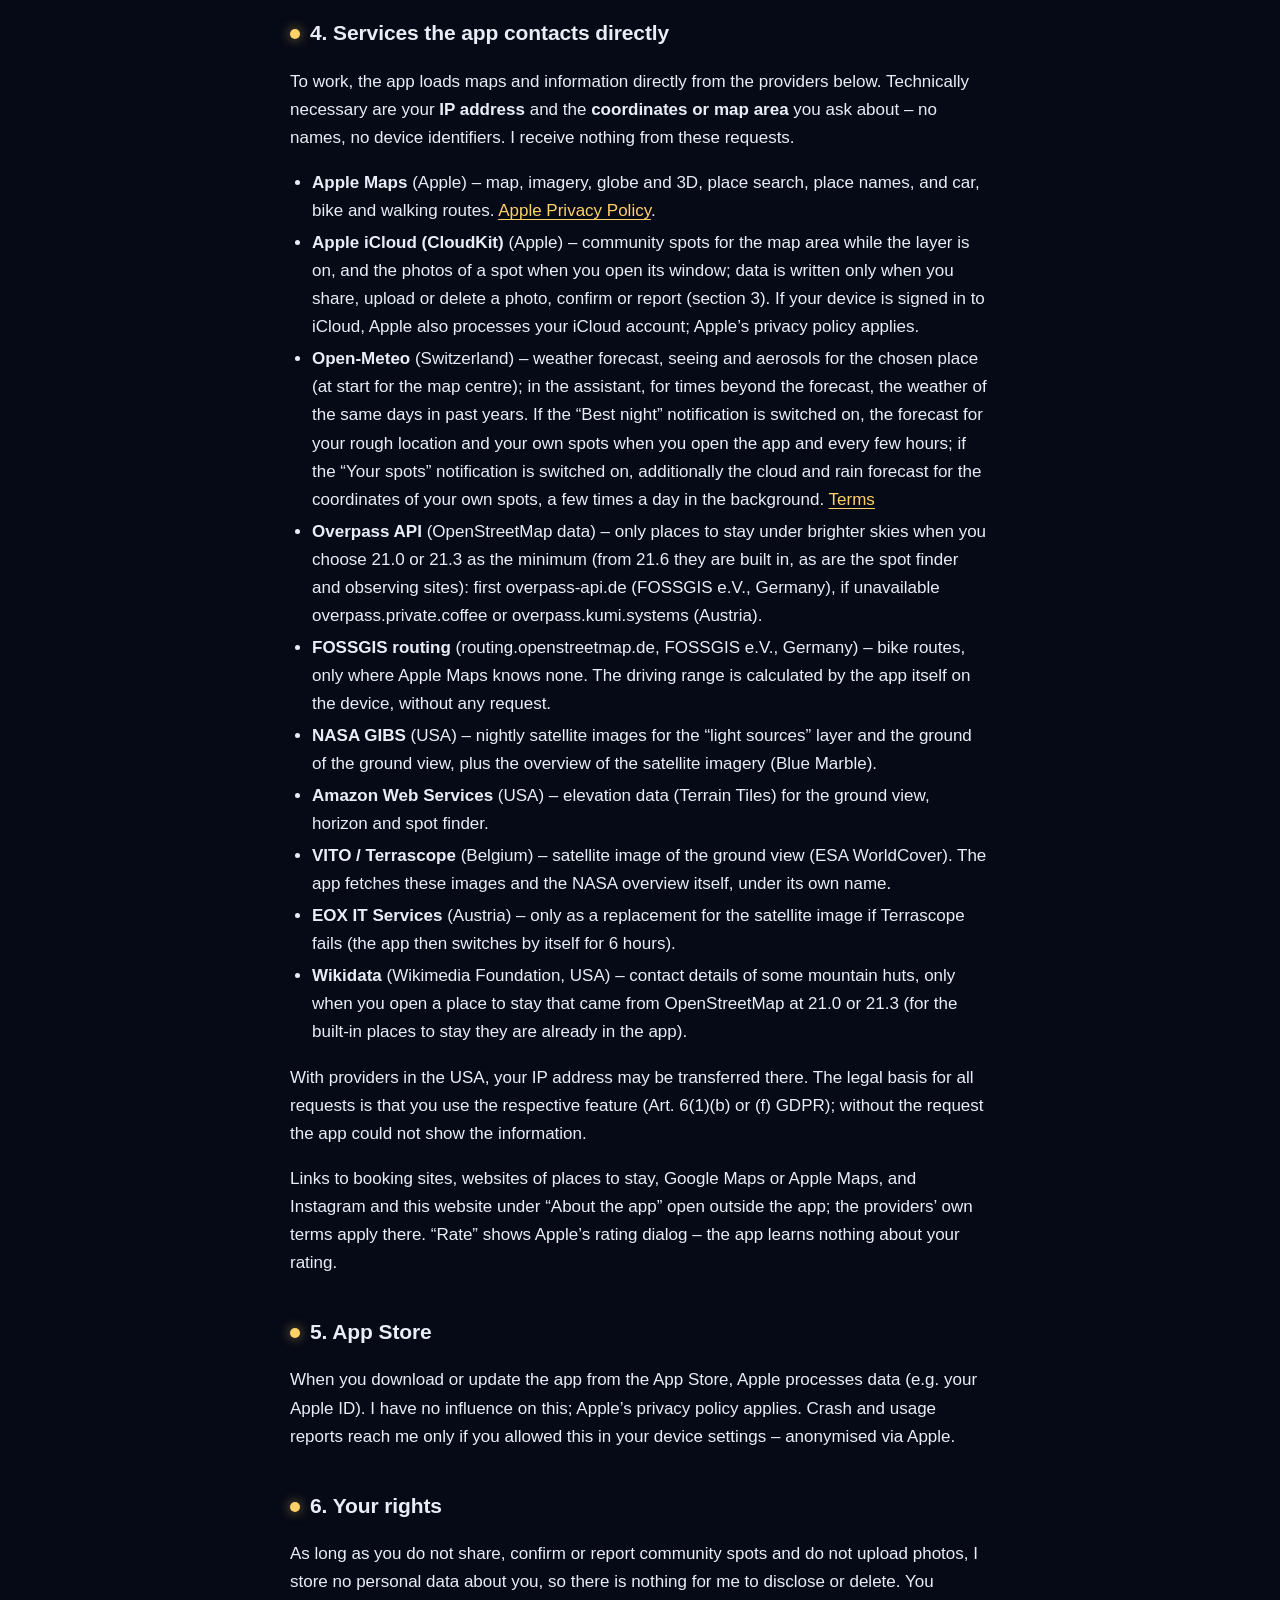
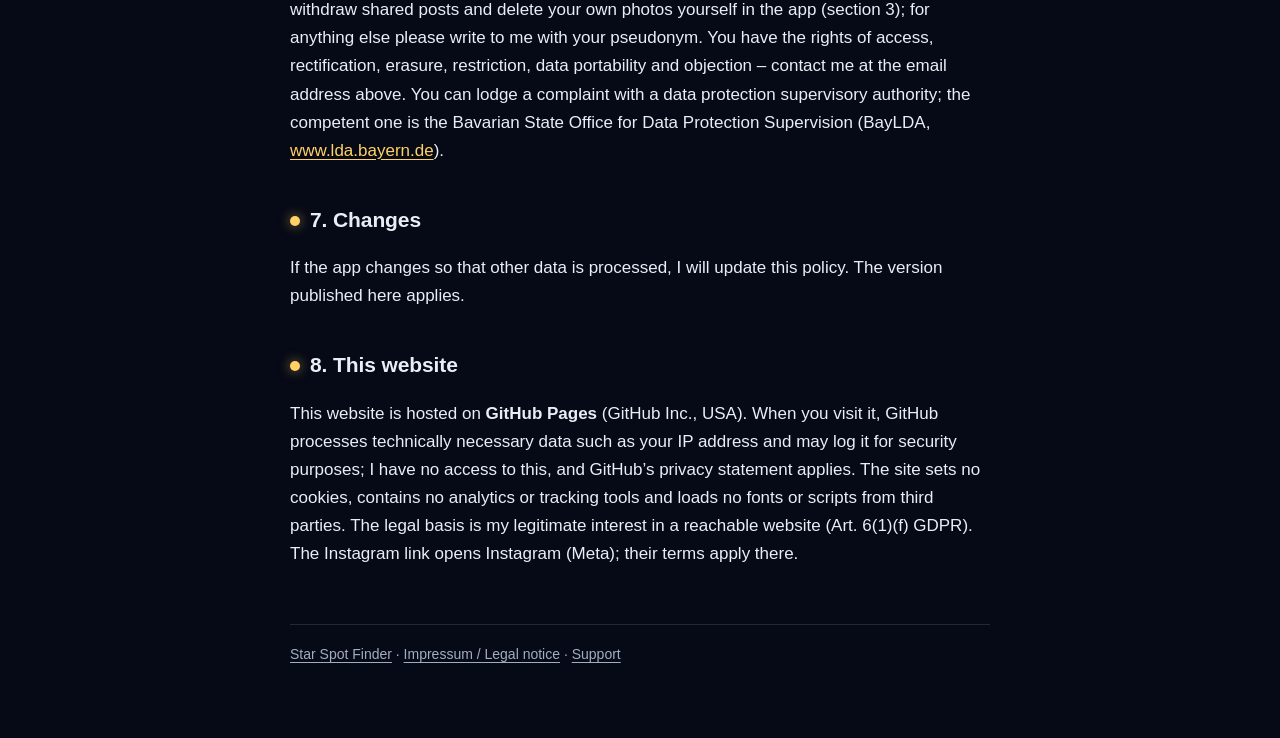
==== commit 320cc972: "Webseite 2026-11-12" ====
--- a/datenschutz.html
+++ b/datenschutz.html
@@ -9,7 +9,7 @@
 <header><img src="icon.png" alt=""><div><h1>Datenschutzerklärung</h1><p class="tagline">Star Spot Finder · iPhone, iPad, Mac</p></div></header>
 <nav><a href="index.html">Star Spot Finder</a><a href="impressum.html">Impressum</a><a href="support.html">Support</a><a href="#en">English</a></nav>
 
-<p class="muted">Stand: 8. November 2026</p>
+<p class="muted">Stand: 12. November 2026</p>
 
 <div class="card">
 <h2>Kurz gesagt</h2>
@@ -46,7 +46,9 @@
 Platz-Finder arbeitet nur mit den mitgelieferten Daten. Bilder der Gemeinschaft hält die App als eigene, neu
 gespeicherte Fassung vor: Vorschauen bis zu 3 Tage, große Bilder bis zu 1 Tag, zusammen höchstens 150 MB (nicht im
 Backup). Ein Bild, das du hochladen willst, liegt nur während der Prüfung als Arbeitskopie in der App und wird danach
-gelöscht – auch bei Abbruch.</li>
+gelöscht – auch bei Abbruch. Satellitenbilder der Bodenansicht hält die App bis zu 7 Tage vor, zusammen höchstens
+250 MB (nicht im Backup); ältere bleiben bis zu 30 Tage und erscheinen nur, wenn das Laden nicht klappt. Abschaltbar in
+den Einstellungen („Satellitenbilder 1 Woche behalten“) – dann leert die App diesen Speicher sofort.</li>
 <li><b>Standort:</b> Die App fragt deinen Standort nur ab, wenn du eine Funktion dafür auswählst (z. B. den
 Ortungsknopf oder „Mein Standort als Start“), und nur mit deiner Erlaubnis („beim Verwenden der App“). Er dient dazu,
 die Karte dort zu zeigen und Wetter, Vergleiche oder Routen für diese Stelle zu berechnen. Die App speichert keinen
@@ -149,9 +151,13 @@
 (Österreich).</li>
 <li><b>FOSSGIS-Routing</b> (routing.openstreetmap.de, FOSSGIS e.V., Deutschland) – Radrouten, nur wo Apple Karten keine
 kennt. Den Fahrzeit-Umkreis rechnet die App selbst auf dem Gerät, ohne Anfrage.</li>
-<li><b>NASA GIBS</b> (USA) – Satelliten-Nachtbilder für die Datenebene „Lichtquellen“.</li>
+<li><b>NASA GIBS</b> (USA) – Satelliten-Nachtbilder für die Datenebene „Lichtquellen“ und den Boden der Bodenansicht,
+dazu die Übersicht des Satellitenbilds (Blue Marble).</li>
 <li><b>Amazon Web Services</b> (USA) – Höhendaten (Terrain Tiles) für Bodenansicht, Horizont und Platz-Finder.</li>
-<li><b>EOX IT Services</b> (Österreich) – Satellitenbild der Bodenansicht.</li>
+<li><b>VITO / Terrascope</b> (Belgien) – Satellitenbild der Bodenansicht (ESA WorldCover). Diese Bilder und die
+Übersicht von NASA holt die App selbst unter ihrem Namen.</li>
+<li><b>EOX IT Services</b> (Österreich) – nur als Ersatz für das Satellitenbild, falls Terrascope ausfällt (die App
+wechselt dann von selbst für 6 Stunden).</li>
 <li><b>Wikidata</b> (Wikimedia Foundation, USA) – Kontaktdaten mancher Berghütten, nur beim Öffnen einer Unterkunft,
 die bei 21,0 oder 21,3 aus OpenStreetMap kam (für die mitgelieferten Unterkünfte sind sie schon in der App).</li>
 </ul>
@@ -188,7 +194,7 @@
 <hr id="en">
 
 <h1>Privacy policy</h1>
-<p class="muted">Last updated: 8 November 2026</p>
+<p class="muted">Last updated: 12 November 2026</p>
 
 <div class="card">
 <h2>In short</h2>
@@ -223,7 +229,10 @@
 weather forecasts for up to 30 minutes, so they do not have to be downloaded every time. The spot finder works only with
 the built-in data. Community photos are kept as the app’s own re-saved copy: previews for up to 3 days, large photos for
 up to 1 day, together at most 150 MB (not in the backup). A photo you want to upload stays in the app as a working copy
-only during the check and is deleted afterwards – also if you cancel.</li>
+only during the check and is deleted afterwards – also if you cancel. Satellite images of the ground view are kept for up
+to 7 days, together at most 250 MB (not in the backup); older ones stay for up to 30 days and appear only when loading
+fails. You can switch this off in the settings (“Keep satellite images for 1 week”) – the app then empties this store at
+once.</li>
 <li><b>Location:</b> the app only reads your location when you use a feature for it (e.g. the locate button or “My
 location as start”) and only with your permission (“while using the app”). It is used to show the map there and to
 compute weather, comparisons or routes for that place. The app keeps no location history.</li>
@@ -321,9 +330,13 @@
 (FOSSGIS e.V., Germany), if unavailable overpass.private.coffee or overpass.kumi.systems (Austria).</li>
 <li><b>FOSSGIS routing</b> (routing.openstreetmap.de, FOSSGIS e.V., Germany) – bike routes, only where Apple Maps knows
 none. The driving range is calculated by the app itself on the device, without any request.</li>
-<li><b>NASA GIBS</b> (USA) – nightly satellite images for the “light sources” layer.</li>
+<li><b>NASA GIBS</b> (USA) – nightly satellite images for the “light sources” layer and the ground of the ground view,
+plus the overview of the satellite imagery (Blue Marble).</li>
 <li><b>Amazon Web Services</b> (USA) – elevation data (Terrain Tiles) for the ground view, horizon and spot finder.</li>
-<li><b>EOX IT Services</b> (Austria) – satellite image of the ground view.</li>
+<li><b>VITO / Terrascope</b> (Belgium) – satellite image of the ground view (ESA WorldCover). The app fetches these
+images and the NASA overview itself, under its own name.</li>
+<li><b>EOX IT Services</b> (Austria) – only as a replacement for the satellite image if Terrascope fails (the app then
+switches by itself for 6 hours).</li>
 <li><b>Wikidata</b> (Wikimedia Foundation, USA) – contact details of some mountain huts, only when you open a place to
 stay that came from OpenStreetMap at 21.0 or 21.3 (for the built-in places to stay they are already in the app).</li>
 </ul>
